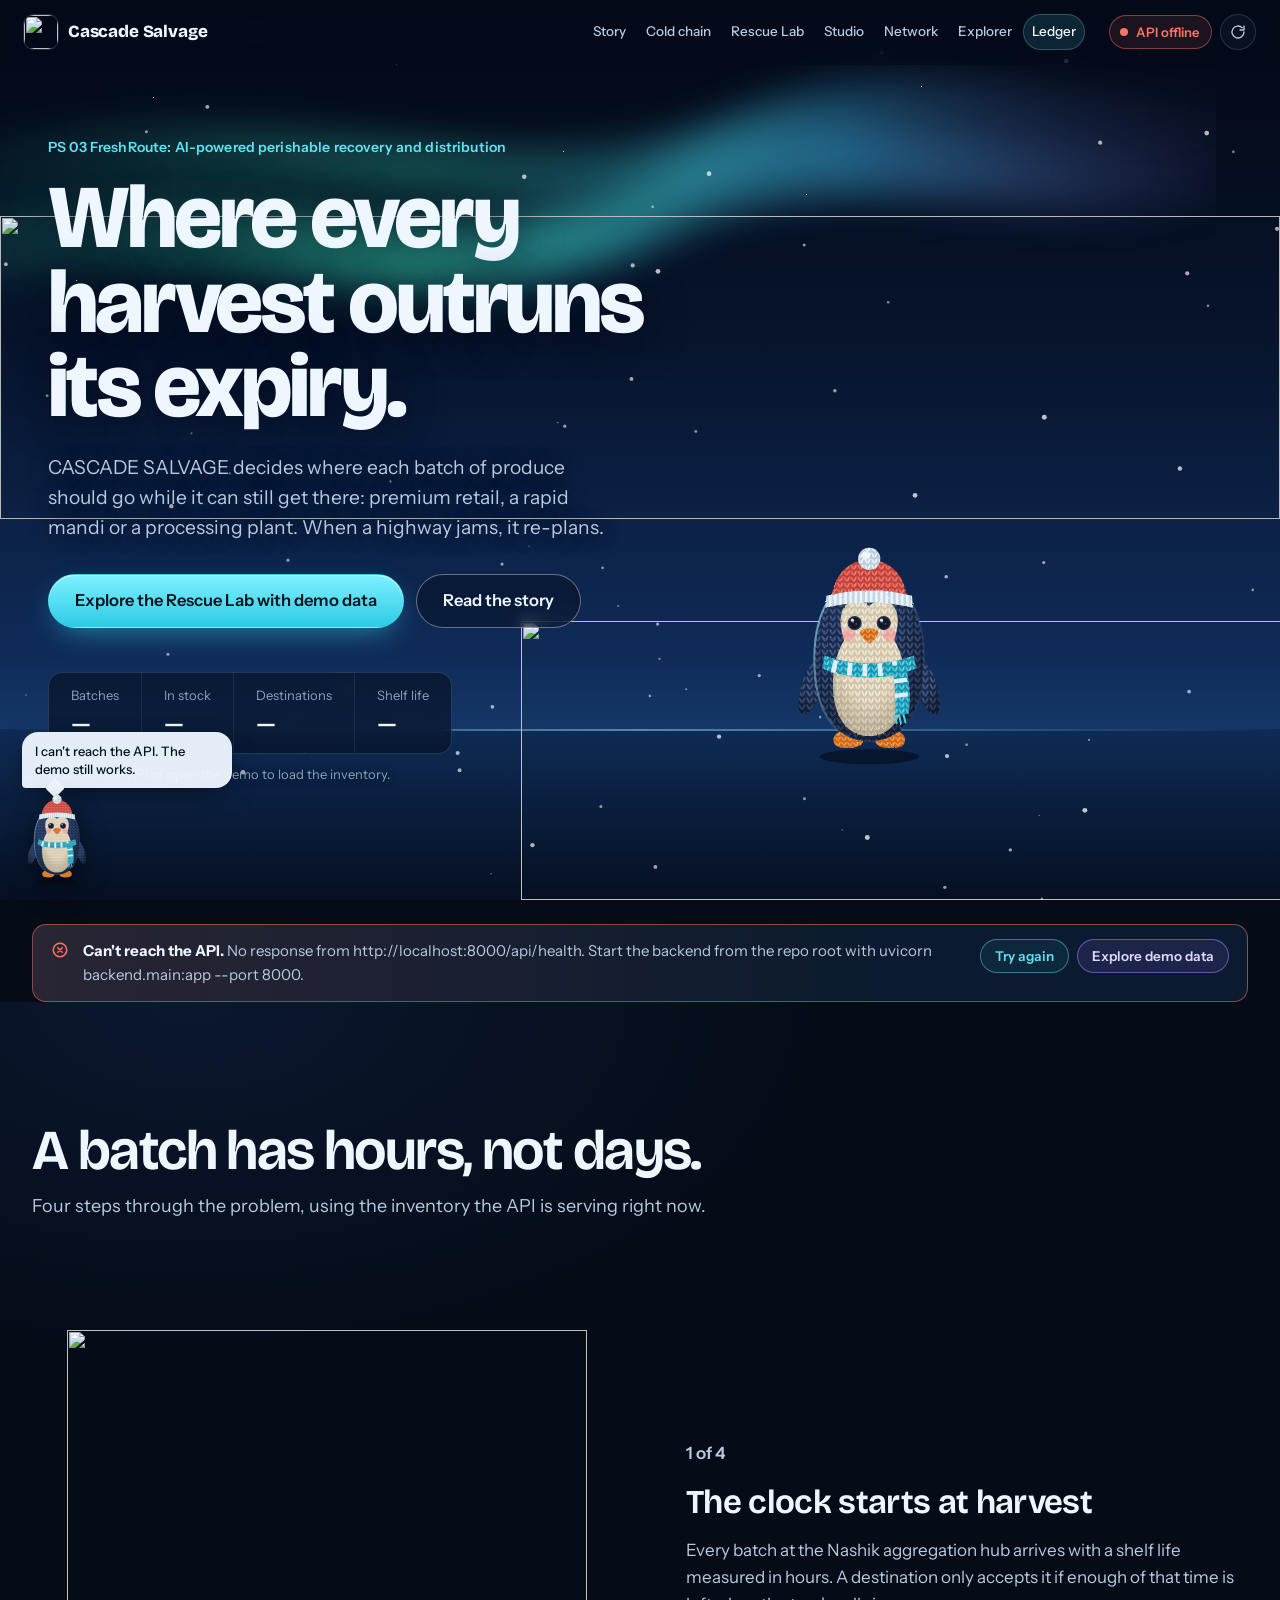
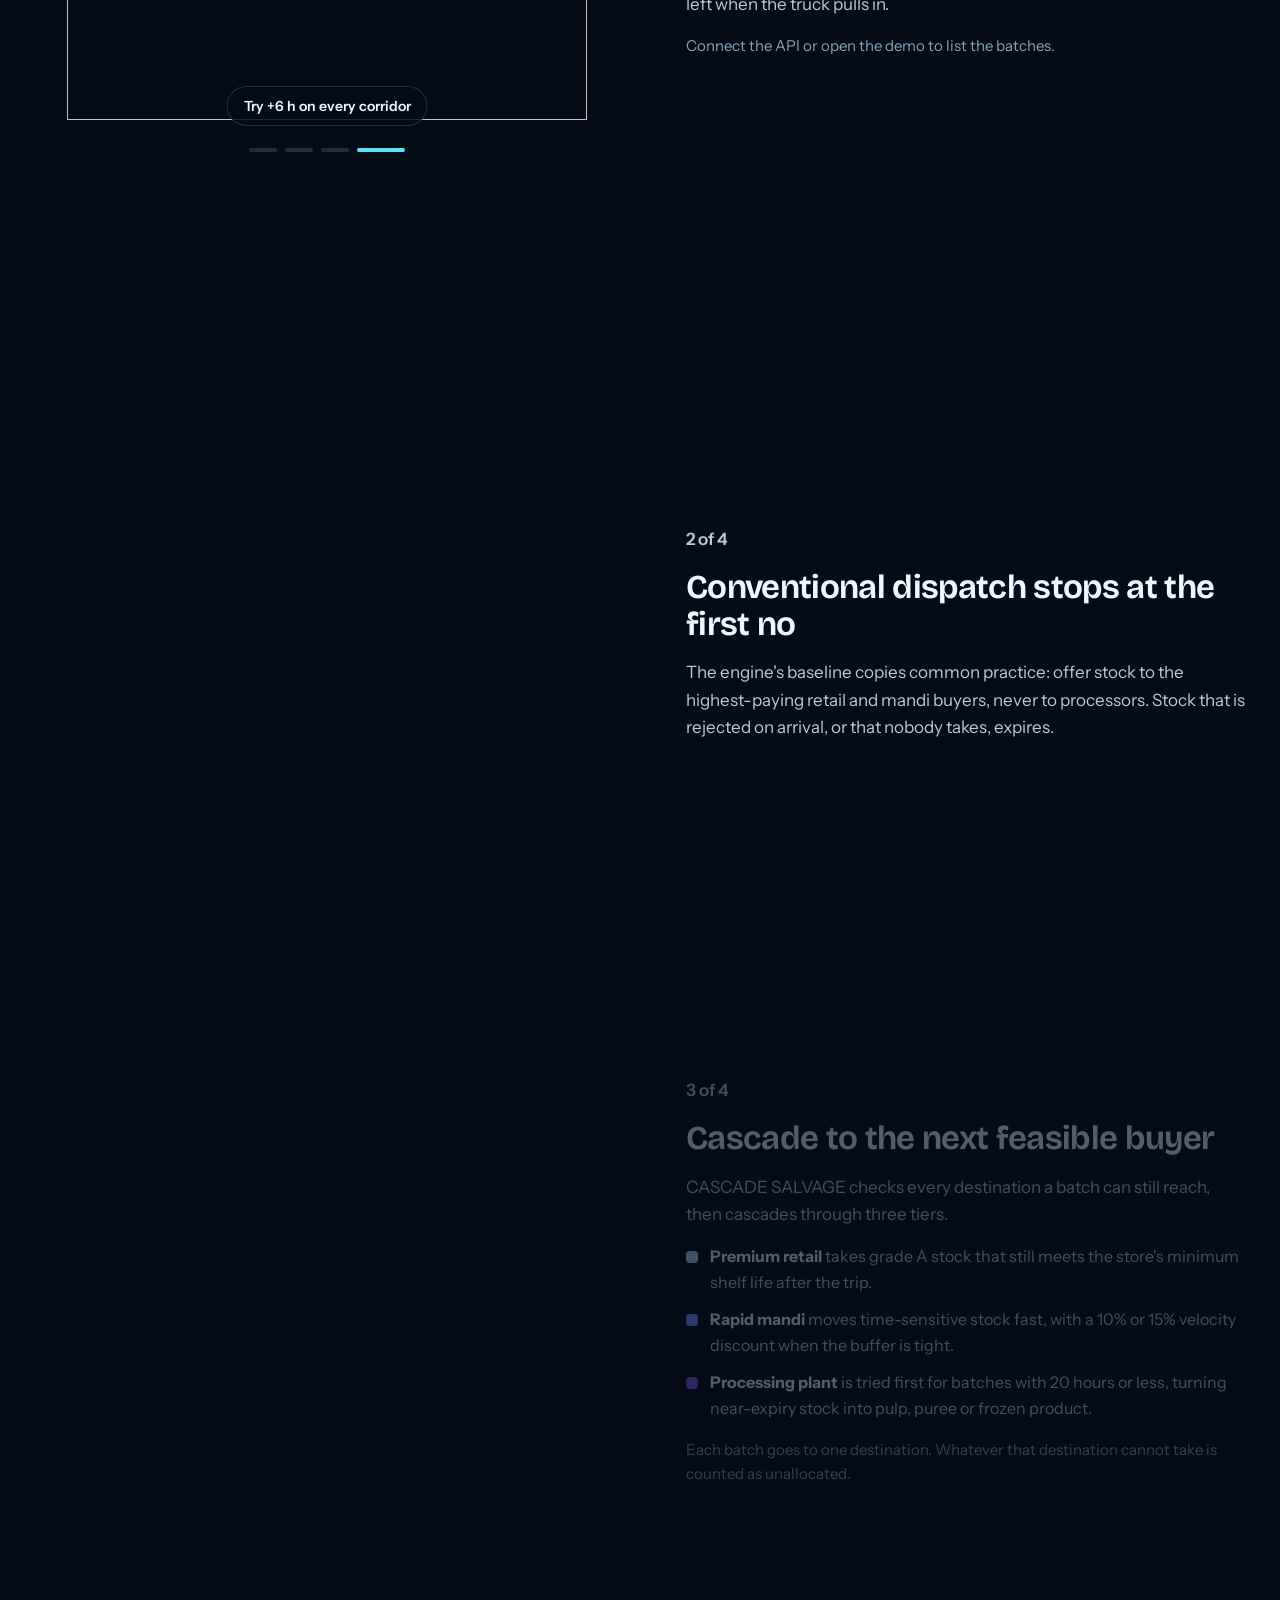
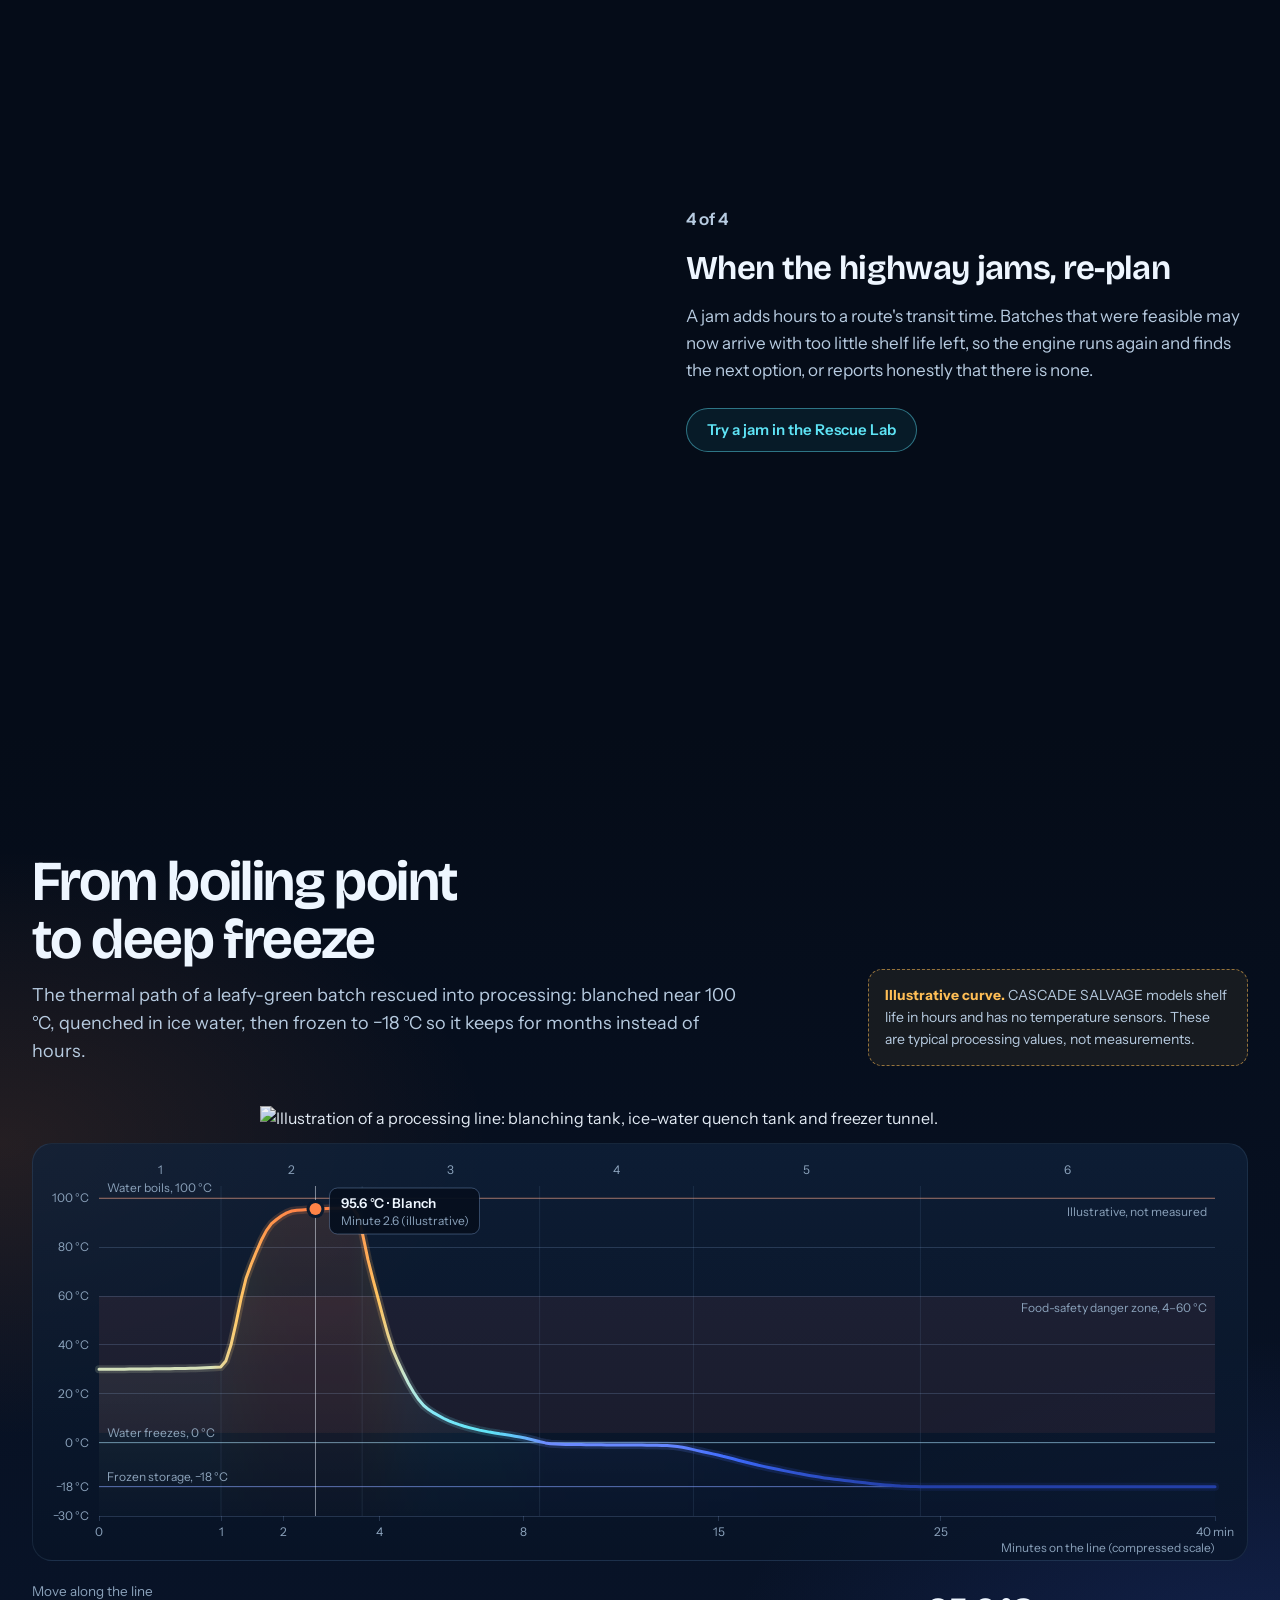
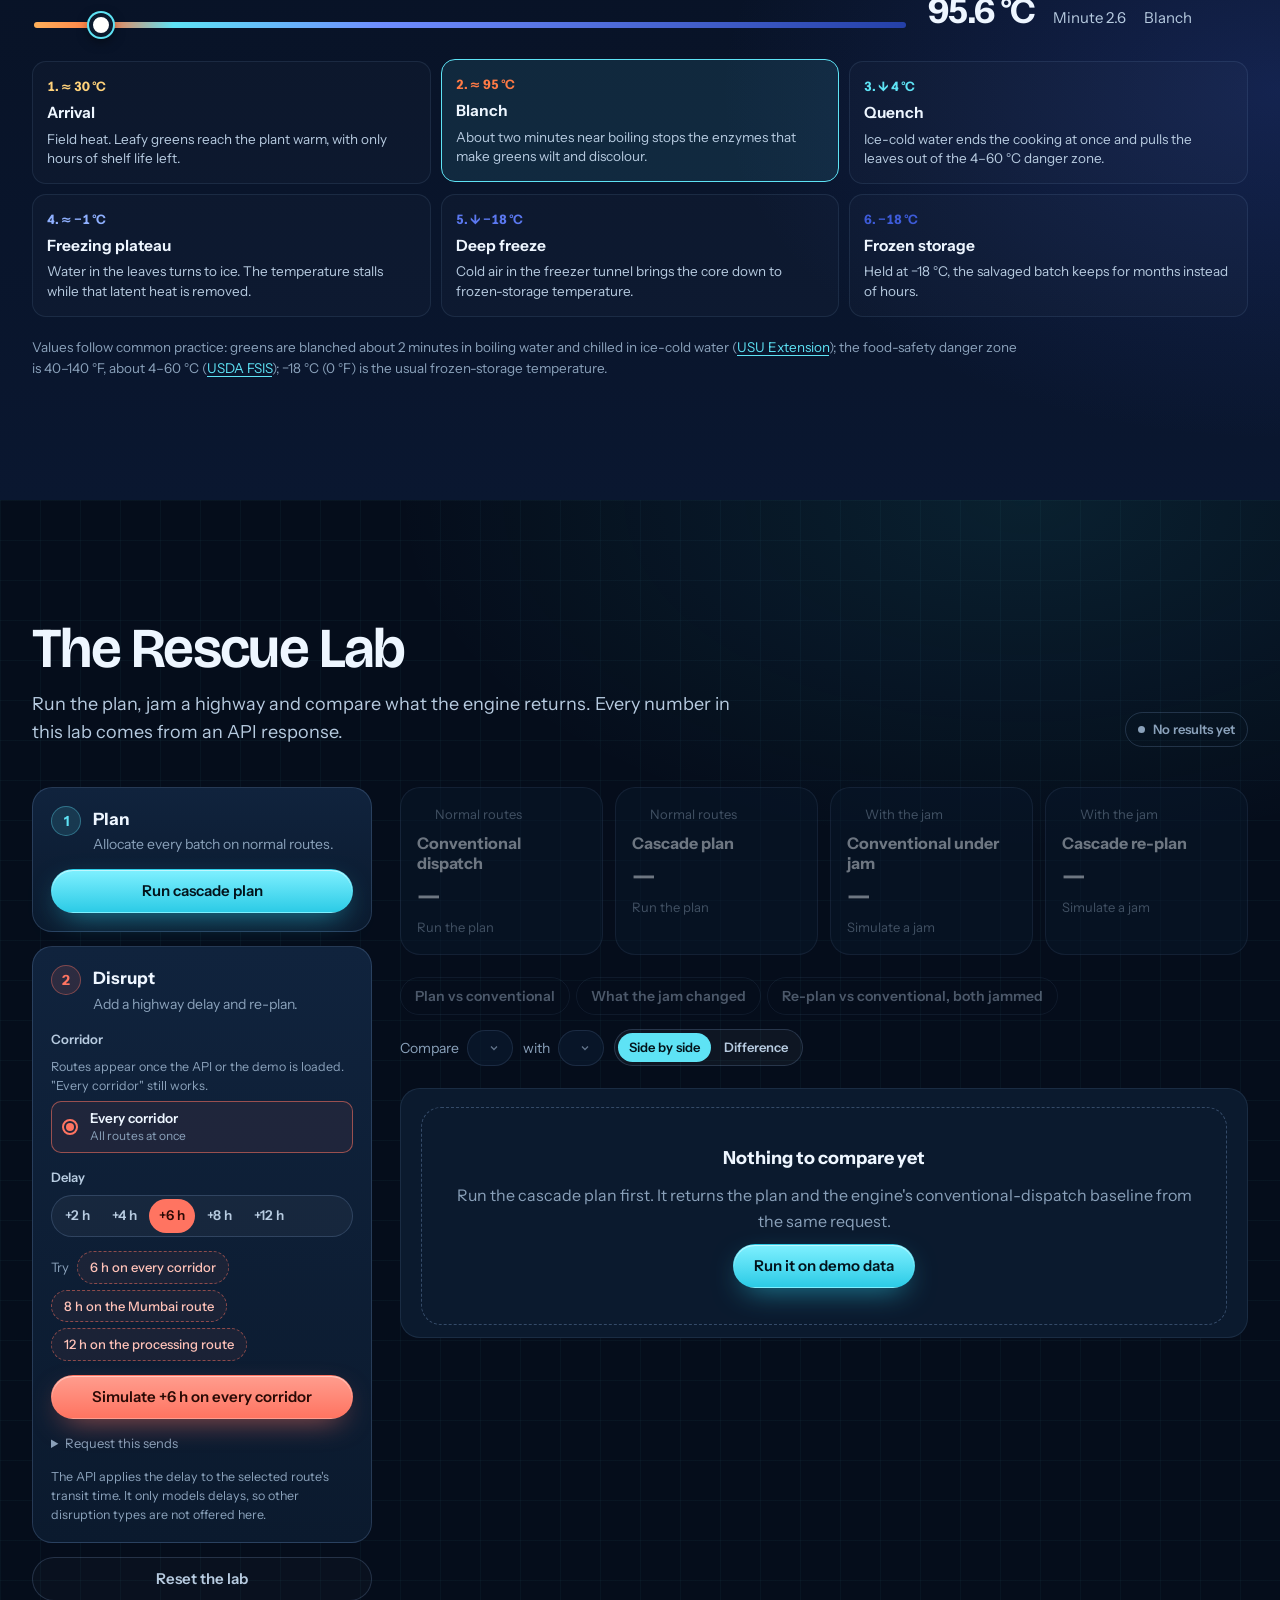
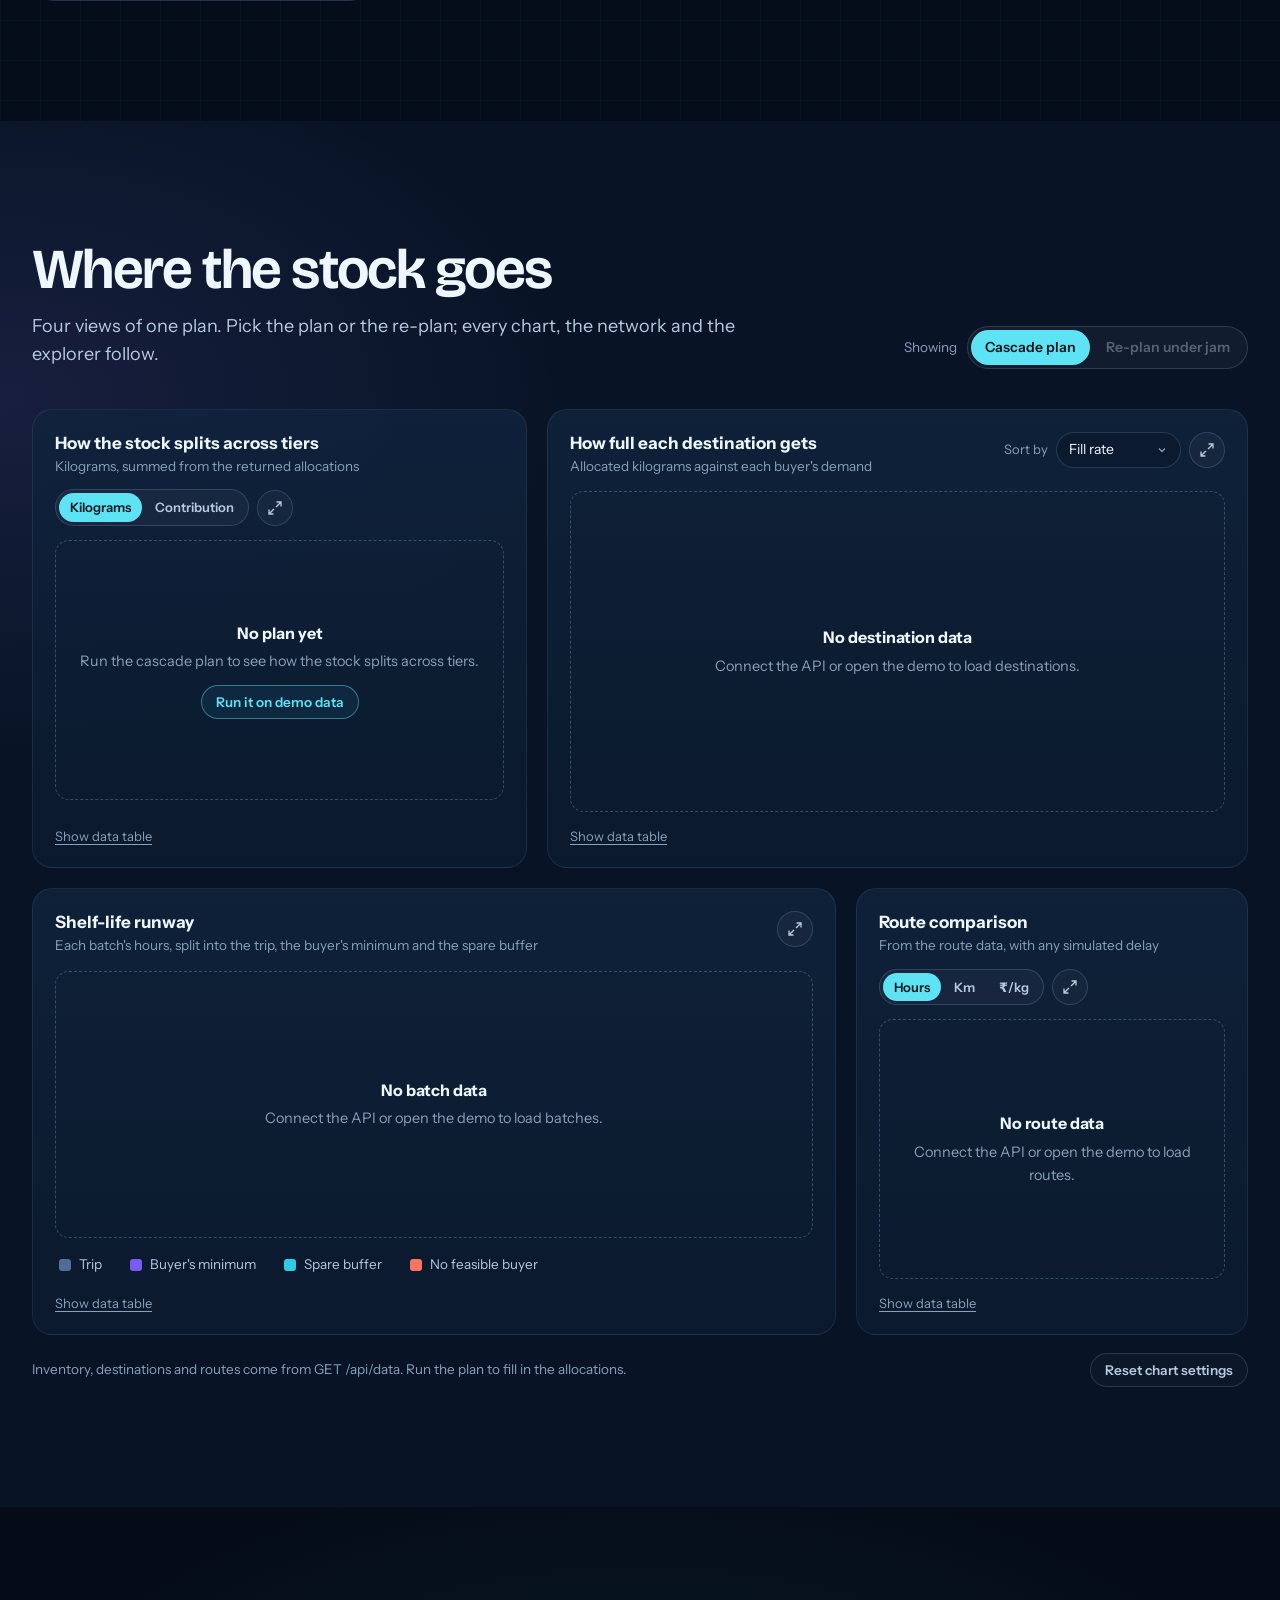
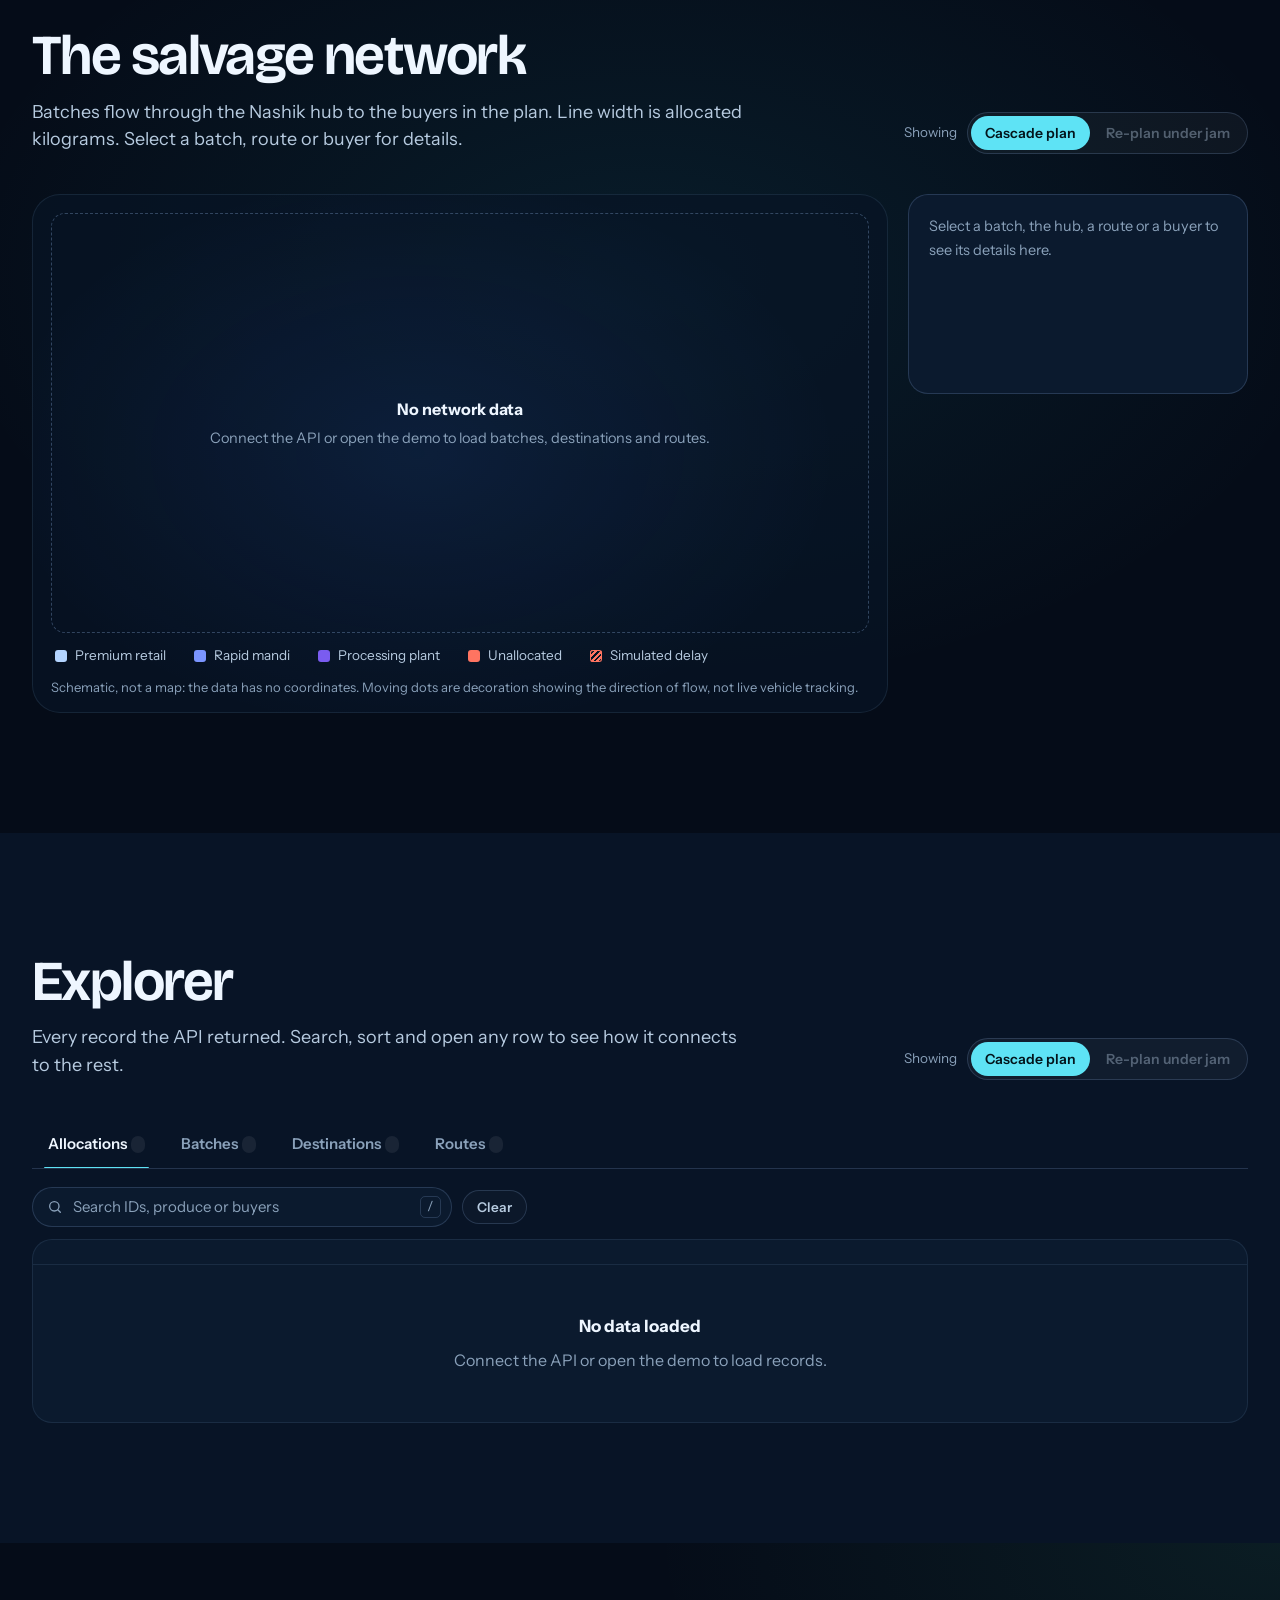
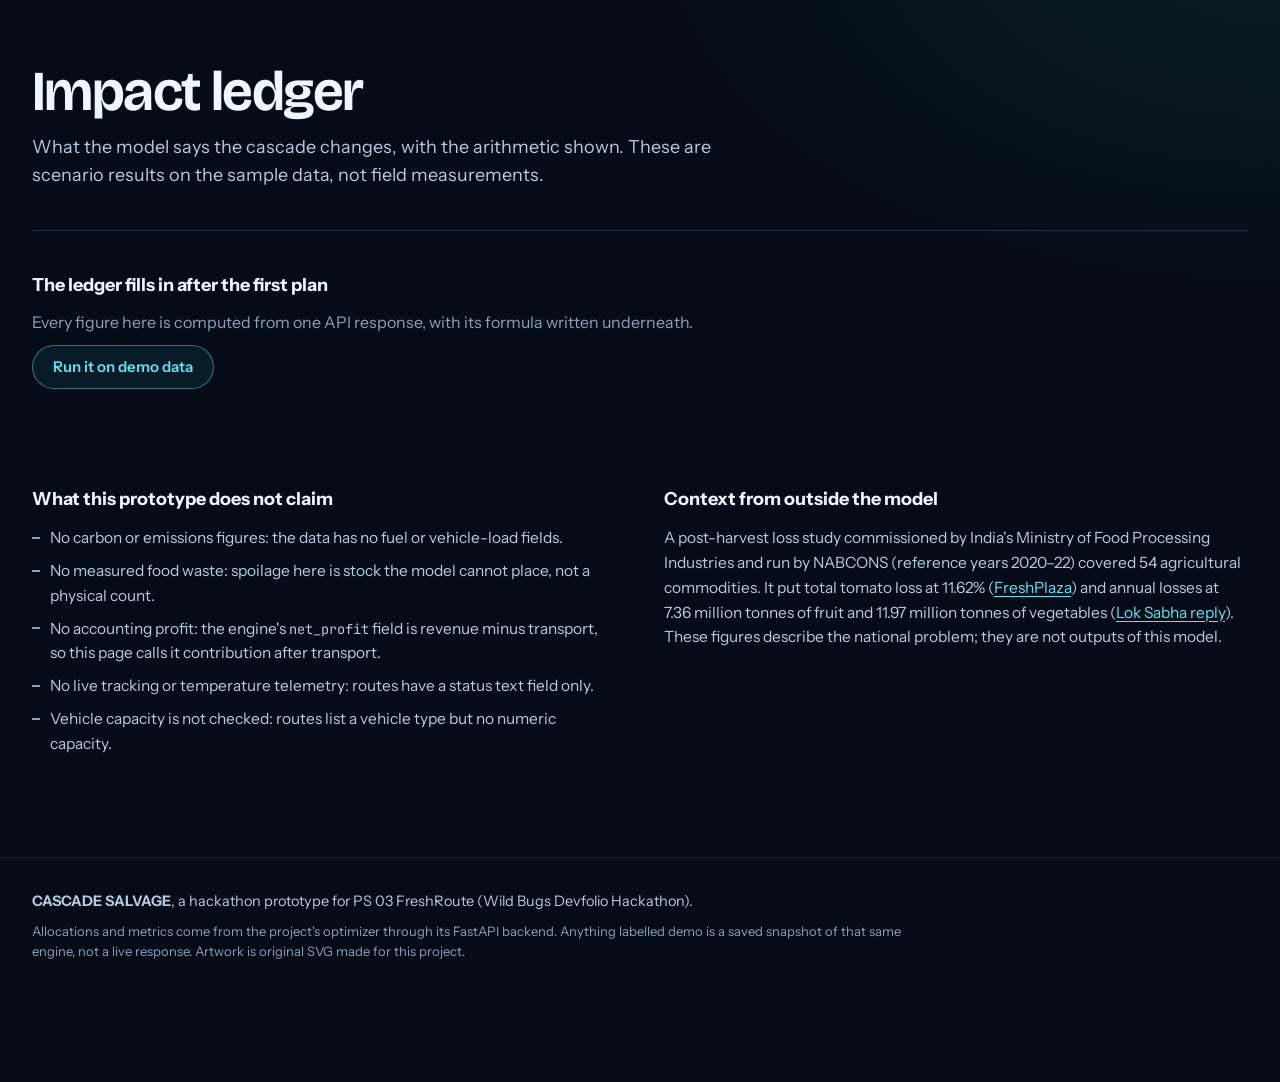
==== frontend_updated/index.html @ be6e834c "Add files via upload" ====
<!doctype html>
<html lang="en">
<head>
  <meta charset="utf-8" />
  <meta name="viewport" content="width=device-width, initial-scale=1" />
  <title>CASCADE SALVAGE: where every harvest outruns its expiry</title>
  <meta name="description" content="CASCADE SALVAGE sends each batch of perishable produce to the most valuable destination it can still reach in time, and re-plans when a highway jams." />
  <meta name="color-scheme" content="dark" />
  <meta name="theme-color" content="#050c18" />
  <link rel="icon" href="assets/favicon.svg" type="image/svg+xml" />

  <!-- Fonts are optional. Without network access styles.css falls back to system fonts. -->
  <link rel="preconnect" href="https://fonts.googleapis.com" />
  <link rel="preconnect" href="https://fonts.gstatic.com" crossorigin />
  <link rel="stylesheet" href="https://fonts.googleapis.com/css2?family=Bricolage+Grotesque:opsz,wght@12..96,500;12..96,650;12..96,800&family=Instrument+Sans:wght@400;500;600;700&family=JetBrains+Mono:wght@500;600&display=swap" />

  <link rel="stylesheet" href="styles.css" />
</head>

<body class="is-booting">
  <a class="skip-link" href="#lab">Skip to the Rescue Lab</a>

  <!-- Shared SVG definitions: knit stitches and yarn texture for the penguin. Kept rendered (not display:none) so patterns resolve. -->
  <svg class="svg-defs" aria-hidden="true" focusable="false" width="0" height="0">
    <defs>
      <pattern id="kNavy" width="9" height="8" patternUnits="userSpaceOnUse">
        <rect width="9" height="8" fill="#1a2747"/>
        <path d="M4.5 7.9C2.1 6.8.3 3.8.7.3c2.1 1.1 3.7 4 3.8 7.6Z" fill="#33507f"/>
        <path d="M4.5 7.9C6.9 6.8 8.7 3.8 8.3.3c-2.1 1.1-3.7 4-3.8 7.6Z" fill="#3c5a8d"/>
        <path d="M1.6 1.6c.9 1.4 1.7 2.9 2.2 4.6" stroke="#6a87bb" stroke-width=".6" fill="none" stroke-linecap="round"/>
      </pattern>
      <pattern id="kCream" width="9" height="8" patternUnits="userSpaceOnUse">
        <rect width="9" height="8" fill="#cfc3a8"/>
        <path d="M4.5 7.9C2.1 6.8.3 3.8.7.3c2.1 1.1 3.7 4 3.8 7.6Z" fill="#efe5cf"/>
        <path d="M4.5 7.9C6.9 6.8 8.7 3.8 8.3.3c-2.1 1.1-3.7 4-3.8 7.6Z" fill="#f8f0de"/>
        <path d="M1.6 1.6c.9 1.4 1.7 2.9 2.2 4.6" stroke="#fffaf0" stroke-width=".6" fill="none" stroke-linecap="round"/>
      </pattern>
      <pattern id="kOrange" width="7" height="6" patternUnits="userSpaceOnUse">
        <rect width="7" height="6" fill="#c9631a"/>
        <path d="M3.5 5.9C1.6 5 .2 2.9.5.2c1.7.9 2.9 3 3 5.7Z" fill="#ff9a3c"/>
        <path d="M3.5 5.9C5.4 5 6.8 2.9 6.5.2c-1.7.9-2.9 3-3 5.7Z" fill="#ffad55"/>
      </pattern>
      <pattern id="kCoral" width="8" height="7" patternUnits="userSpaceOnUse">
        <rect width="8" height="7" fill="#b8423b"/>
        <path d="M4 6.9C1.9 5.9.3 3.3.6.3c1.9 1 3.3 3.5 3.4 6.6Z" fill="#ff6f61"/>
        <path d="M4 6.9C6.1 5.9 7.7 3.3 7.4.3c-1.9 1-3.3 3.5-3.4 6.6Z" fill="#ff8476"/>
      </pattern>
      <pattern id="kCyan" width="8" height="7" patternUnits="userSpaceOnUse">
        <rect width="8" height="7" fill="#1d8ea8"/>
        <path d="M4 6.9C1.9 5.9.3 3.3.6.3c1.9 1 3.3 3.5 3.4 6.6Z" fill="#43d1ec"/>
        <path d="M4 6.9C6.1 5.9 7.7 3.3 7.4.3c-1.9 1-3.3 3.5-3.4 6.6Z" fill="#6ae0f4"/>
      </pattern>
      <pattern id="kWhite" width="8" height="7" patternUnits="userSpaceOnUse">
        <rect width="8" height="7" fill="#b9cddc"/>
        <path d="M4 6.9C1.9 5.9.3 3.3.6.3c1.9 1 3.3 3.5 3.4 6.6Z" fill="#eef6fb"/>
        <path d="M4 6.9C6.1 5.9 7.7 3.3 7.4.3c-1.9 1-3.3 3.5-3.4 6.6Z" fill="#ffffff"/>
      </pattern>
      <pattern id="kRib" width="6" height="10" patternUnits="userSpaceOnUse">
        <rect width="6" height="10" fill="#e9f3fa"/>
        <rect width="3" height="10" fill="#c3d6e4"/>
        <rect x="3.6" width=".8" height="10" fill="#ffffff" opacity=".8"/>
      </pattern>
      <radialGradient id="pgShade" cx=".42" cy=".32" r=".75">
        <stop offset=".45" stop-color="#000" stop-opacity="0"/>
        <stop offset="1" stop-color="#000" stop-opacity=".42"/>
      </radialGradient>
      <radialGradient id="pgBellyShade" cx=".5" cy=".35" r=".7">
        <stop offset=".55" stop-color="#3b2a10" stop-opacity="0"/>
        <stop offset="1" stop-color="#3b2a10" stop-opacity=".28"/>
      </radialGradient>
      <linearGradient id="pgRim" x1="0" y1="0" x2="1" y2="1">
        <stop offset="0" stop-color="#9fe3ff" stop-opacity=".75"/>
        <stop offset=".6" stop-color="#9fe3ff" stop-opacity=".12"/>
        <stop offset="1" stop-color="#9fe3ff" stop-opacity="0"/>
      </linearGradient>
      <filter id="yarn" x="-10%" y="-10%" width="120%" height="120%">
        <feTurbulence type="fractalNoise" baseFrequency=".85" numOctaves="1" seed="4" result="n"/>
        <feDisplacementMap in="SourceGraphic" in2="n" scale="2.6" xChannelSelector="R" yChannelSelector="G"/>
      </filter>
      <pattern id="hatch" width="6" height="6" patternUnits="userSpaceOnUse" patternTransform="rotate(45)">
        <rect width="6" height="6" fill="#7d8ca3" opacity=".35"/>
        <rect width="2.2" height="6" fill="#7d8ca3"/>
      </pattern>
      <pattern id="hatchCoral" width="6" height="6" patternUnits="userSpaceOnUse" patternTransform="rotate(135)">
        <rect width="6" height="6" fill="#ff7461" opacity=".3"/>
        <rect width="2.2" height="6" fill="#ff7461"/>
      </pattern>
    </defs>
  </svg>

  <!-- The knitted penguin. app.js clones this for the hero and the companion so each copy can react on its own. -->
  <template id="penguinTpl">
    <svg class="penguin" viewBox="0 0 220 260" aria-hidden="true" focusable="false">
      <ellipse class="pg-shadow" cx="110" cy="246" rx="58" ry="9" fill="#020611" opacity=".5"/>
      <g class="pg-rig">
        <g class="pg-feet" filter="url(#yarn)">
          <path d="M70 232c-6-10 4-18 18-17 9 1 15 6 15 12 0 6-8 9-18 9-6 0-12-1-15-4Z" fill="url(#kOrange)"/>
          <path d="M150 232c6-10-4-18-18-17-9 1-15 6-15 12 0 6 8 9 18 9 6 0 12-1 15-4Z" fill="url(#kOrange)"/>
        </g>
        <g class="pg-wing pg-wing-l" filter="url(#yarn)">
          <path d="M52 128c-16 14-26 40-24 62 1 8 8 9 13 3 9-11 17-31 21-52Z" fill="url(#kNavy)"/>
          <path d="M52 128c-16 14-26 40-24 62 1 8 8 9 13 3 9-11 17-31 21-52Z" fill="url(#pgShade)"/>
        </g>
        <g class="pg-wing pg-wing-r" filter="url(#yarn)">
          <path d="M168 128c16 14 26 40 24 62-1 8-8 9-13 3-9-11-17-31-21-52Z" fill="url(#kNavy)"/>
          <path d="M168 128c16 14 26 40 24 62-1 8-8 9-13 3-9-11-17-31-21-52Z" fill="url(#pgShade)"/>
        </g>
        <g class="pg-body" filter="url(#yarn)">
          <path d="M110 36c48 0 66 52 64 104-2 56-26 88-64 88s-62-32-64-88c-2-52 16-104 64-104Z" fill="url(#kNavy)"/>
          <path d="M110 36c48 0 66 52 64 104-2 56-26 88-64 88s-62-32-64-88c-2-52 16-104 64-104Z" fill="url(#pgShade)"/>
          <g transform="translate(110 0) scale(.86 1) translate(-110 0)">
            <path d="M110 70c12-10 34-8 38 10 3 12-2 22-4 30 10 14 16 34 15 56-1 34-20 56-49 56s-48-22-49-56c-1-22 5-42 15-56-2-8-7-18-4-30 4-18 26-20 38-10Z" fill="url(#kCream)"/>
            <path d="M110 70c12-10 34-8 38 10 3 12-2 22-4 30 10 14 16 34 15 56-1 34-20 56-49 56s-48-22-49-56c-1-22 5-42 15-56-2-8-7-18-4-30 4-18 26-20 38-10Z" fill="url(#pgBellyShade)"/>
          </g>
        </g>
        <path d="M110 36c48 0 66 52 64 104-2 56-26 88-64 88s-62-32-64-88c-2-52 16-104 64-104Z" fill="none" stroke="url(#pgRim)" stroke-width="2.4"/>
        <path transform="translate(110 0) scale(.86 1) translate(-110 0)" d="M110 74c11-8 29-6 33 8 2 10-2 19-4 27 10 14 15 33 14 55-1 31-18 51-43 51s-42-20-43-51c-1-22 4-41 14-55-2-8-6-17-4-27 4-14 22-16 33-8" fill="none" stroke="#fff6e4" stroke-width="1.1" stroke-dasharray="2.4 3.2" stroke-linecap="round" opacity=".55"/>
        <circle class="pg-cheek" cx="86" cy="104" r="7.5" fill="#ff7f8f" opacity=".5"/>
        <circle class="pg-cheek" cx="134" cy="104" r="7.5" fill="#ff7f8f" opacity=".5"/>
        <g class="pg-brows" opacity="0">
          <path d="M83 76 Q92 71 100 76" stroke="#141826" stroke-width="3" fill="none" stroke-linecap="round"/>
          <path d="M120 76 Q128 71 137 76" stroke="#141826" stroke-width="3" fill="none" stroke-linecap="round"/>
        </g>
        <g class="pg-eyes">
          <g class="pg-eye">
            <circle cx="93" cy="90" r="7.6" fill="#141826"/>
            <circle cx="93" cy="90" r="7.6" fill="none" stroke="#2d3550" stroke-width="1.4"/>
            <circle cx="91" cy="89" r="1.1" fill="#4a5578"/><circle cx="95" cy="91" r="1.1" fill="#4a5578"/>
            <circle cx="90.4" cy="86.6" r="1.9" fill="#fff" opacity=".85"/>
          </g>
          <g class="pg-eye">
            <circle cx="127" cy="90" r="7.6" fill="#141826"/>
            <circle cx="127" cy="90" r="7.6" fill="none" stroke="#2d3550" stroke-width="1.4"/>
            <circle cx="125" cy="89" r="1.1" fill="#4a5578"/><circle cx="129" cy="91" r="1.1" fill="#4a5578"/>
            <circle cx="124.4" cy="86.6" r="1.9" fill="#fff" opacity=".85"/>
          </g>
        </g>
        <g class="pg-beak-wrap" filter="url(#yarn)">
          <path class="pg-beak" d="M99 100c5-5 17-5 22 0 1 2-5 11-11 14-6-3-12-12-11-14Z" fill="url(#kOrange)"/>
        </g>
        <g class="pg-scarf" filter="url(#yarn)">
          <path d="M58 128c30 12 74 12 104 0l3 15c-32 14-78 14-110 0Z" fill="url(#kCyan)"/>
          <path d="M71 133.5l-3 14.6M88 136.4l-1.4 14.8M105 137.4v14.9M122 136.9l1.4 14.8M139 134.4l3 14.6" stroke="#eef6fb" stroke-width="5.5" opacity=".92"/>
          <g class="pg-scarf-tail">
            <path d="M136 140c4 18 6 38 4 58l16-2c3-20 1-40-4-58Z" fill="url(#kCyan)"/>
            <path d="M139 158l15-2M140 175l15-1.6" stroke="#eef6fb" stroke-width="5" opacity=".92"/>
            <path d="M140 198l2 9M145 197.5l2 9.5M150 197l2.4 9" stroke="#43d1ec" stroke-width="2.4" stroke-linecap="round"/>
          </g>
        </g>
        <g class="pg-hat">
          <g filter="url(#yarn)">
            <path d="M66 62c2-30 22-46 44-46s42 16 44 46Z" fill="url(#kCoral)"/>
            <path d="M60 58c32-8 68-8 100 0l1 14c-34-8-68-8-102 0Z" fill="url(#kRib)"/>
          </g>
          <g class="pg-pom" filter="url(#yarn)">
            <circle cx="110" cy="15" r="13" fill="url(#kWhite)"/>
            <circle cx="106" cy="11" r="5" fill="#fff" opacity=".7"/>
          </g>
        </g>
      </g>
    </svg>
  </template>

  <!-- =========================== TOP BAR =========================== -->
  <header class="topbar" id="topbar">
    <div class="topbar-inner">
      <a class="brand" href="#hero" aria-label="CASCADE SALVAGE, back to top">
        <img class="brand-mark" src="assets/favicon.svg" alt="" width="34" height="34" />
        <span class="brand-name">Cascade Salvage</span>
      </a>
      <nav class="nav" aria-label="Sections">
        <a href="#story" data-nav="story">Story</a>
        <a href="#coldchain" data-nav="coldchain">Cold chain</a>
        <a href="#lab" data-nav="lab">Rescue Lab</a>
        <a href="#studio" data-nav="studio">Studio</a>
        <a href="#network" data-nav="network">Network</a>
        <a href="#explorer" data-nav="explorer">Explorer</a>
        <a href="#ledger" data-nav="ledger">Ledger</a>
      </nav>
      <div class="mode" aria-label="Data source">
        <span id="modePill" class="mode-pill" data-mode="checking" role="status" aria-live="polite">
          <span class="mode-dot" aria-hidden="true"></span><span id="modeLabel">Checking the API…</span>
        </span>
        <button type="button" id="reconnectBtn" class="icon-btn" aria-label="Check the API connection again" title="Check the API connection again">
          <svg viewBox="0 0 24 24" width="16" height="16" fill="none" stroke="currentColor" stroke-width="2" stroke-linecap="round" stroke-linejoin="round" aria-hidden="true"><path d="M21 12a9 9 0 1 1-2.64-6.36"/><path d="M21 3v6h-6"/></svg>
        </button>
      </div>
    </div>
    <div class="progress" aria-hidden="true"><span id="scrollProgress"></span></div>
  </header>

  <main id="main">
    <!-- ============================ HERO ============================ -->
    <section id="hero" class="hero" aria-labelledby="heroTitle">
      <div class="hero-scene" aria-hidden="true">
        <div class="hero-stars"></div>
        <svg class="aurora" viewBox="0 0 1600 600" preserveAspectRatio="none">
          <defs>
            <linearGradient id="auroraA" x1="0" x2="1">
              <stop offset="0" stop-color="#2cf0c0" stop-opacity="0"/>
              <stop offset=".38" stop-color="#3ff2c8" stop-opacity=".55"/>
              <stop offset=".7" stop-color="#44c8ff" stop-opacity=".45"/>
              <stop offset="1" stop-color="#a07bff" stop-opacity="0"/>
            </linearGradient>
            <filter id="auroraBlur" x="-10%" y="-50%" width="120%" height="200%"><feGaussianBlur stdDeviation="22"/></filter>
          </defs>
          <path class="aurora-band aurora-1" d="M-50 260 C300 120 600 330 900 180 C1150 60 1400 200 1650 120 L1650 200 C1400 280 1150 140 900 260 C600 400 300 200 -50 340Z" fill="url(#auroraA)" filter="url(#auroraBlur)"/>
          <path class="aurora-band aurora-2" d="M-50 180 C400 60 700 240 1000 120 C1250 30 1450 140 1650 80 L1650 120 C1450 180 1250 80 1000 170 C700 280 400 120 -50 230Z" fill="url(#auroraA)" filter="url(#auroraBlur)" opacity=".6"/>
        </svg>
        <img class="hero-range" src="assets/arctic-range.svg" alt="" />
        <div class="hero-sea"></div>
        <div class="hero-floe">
          <img class="hero-floe-img" src="assets/ice-floe.svg" alt="" />
          <div id="heroPenguin" class="hero-penguin"></div>
          <img class="hero-crate" src="assets/produce-crate.svg" alt="" />
        </div>
        <canvas id="snow" class="snow"></canvas>
      </div>

      <div class="hero-copy">
        <p class="hero-kicker">PS 03 FreshRoute: AI-powered perishable recovery and distribution</p>
        <h1 id="heroTitle" class="hero-title">Where every harvest outruns its expiry.</h1>
        <p class="hero-lede">CASCADE SALVAGE decides where each batch of produce should go while it can still get there: premium retail, a rapid mandi or a processing plant. When a highway jams, it re-plans.</p>
        <div class="hero-ctas">
          <button type="button" id="heroRunBtn" class="btn btn-primary btn-lg">Run the plan in the Rescue Lab</button>
          <a class="btn btn-ghost btn-lg" href="#story">Read the story</a>
        </div>
        <dl id="heroFacts" class="hero-facts" aria-live="polite">
          <div><dt>Batches</dt><dd data-fact="batches">…</dd></div>
          <div><dt>In stock</dt><dd data-fact="stock">…</dd></div>
          <div><dt>Destinations</dt><dd data-fact="dests">…</dd></div>
          <div><dt>Shelf life</dt><dd data-fact="shelf">…</dd></div>
        </dl>
        <p id="heroFactsSource" class="hero-source"></p>
      </div>
    </section>

    <!-- Connection / data-source notice (filled by app.js) -->
    <div class="wrap"><div id="sourceBanner" class="notice" role="region" aria-label="Connection status" hidden></div></div>

    <!-- ============================ STORY ============================ -->
    <section id="story" class="story" aria-labelledby="storyTitle">
      <div class="wrap">
        <header class="section-head">
          <h2 id="storyTitle" class="display-2">A batch has hours, not days.</h2>
          <p class="section-lede">Four steps through the problem, using the inventory the API is serving right now.</p>
        </header>
        <div class="story-grid">
          <div class="story-visual" aria-hidden="true">
            <div class="story-stage">
              <img class="story-scene is-active" data-scene="0" src="assets/scene-hub.svg" alt="" />
              <img class="story-scene" data-scene="1" src="assets/scene-reject.svg" alt="" />
              <img class="story-scene" data-scene="2" src="assets/scene-cascade.svg" alt="" />
              <img class="story-scene" data-scene="3" src="assets/scene-jam.svg" alt="" />
              <div class="story-chip" id="storyChip"></div>
            </div>
            <ol class="story-dots">
              <li data-dot="0" class="is-active"></li><li data-dot="1"></li><li data-dot="2"></li><li data-dot="3"></li>
            </ol>
          </div>
          <div class="story-steps">
            <article class="chapter" data-step="0" aria-labelledby="ch0">
              <p class="chapter-num">1 of 4</p>
              <h3 id="ch0" class="chapter-title">The clock starts at harvest</h3>
              <p>Every batch at the Nashik aggregation hub arrives with a shelf life measured in hours. A destination only accepts it if enough of that time is left when the truck pulls in.</p>
              <ul id="storyBatches" class="story-batches" aria-label="Batches with the least shelf life"></ul>
            </article>
            <article class="chapter" data-step="1" aria-labelledby="ch1">
              <p class="chapter-num">2 of 4</p>
              <h3 id="ch1" class="chapter-title">Conventional dispatch stops at the first no</h3>
              <p>The engine's baseline copies common practice: offer stock to the highest-paying retail and mandi buyers, never to processors. Stock that is rejected on arrival, or that nobody takes, expires.</p>
              <p id="storyBaseline" class="chapter-data"></p>
            </article>
            <article class="chapter" data-step="2" aria-labelledby="ch2">
              <p class="chapter-num">3 of 4</p>
              <h3 id="ch2" class="chapter-title">Cascade to the next feasible buyer</h3>
              <p>CASCADE SALVAGE checks every destination a batch can still reach, then cascades through three tiers.</p>
              <ul class="rules">
                <li><span class="tier-key t1" aria-hidden="true"></span><span><strong>Premium retail</strong> takes grade A stock that still meets the store's minimum shelf life after the trip.</span></li>
                <li><span class="tier-key t2" aria-hidden="true"></span><span><strong>Rapid mandi</strong> moves time-sensitive stock fast, with a 10% or 15% velocity discount when the buffer is tight.</span></li>
                <li><span class="tier-key t3" aria-hidden="true"></span><span><strong>Processing plant</strong> is tried first for batches with 20 hours or less, turning near-expiry stock into pulp, puree or frozen product.</span></li>
              </ul>
              <p class="chapter-note">Each batch goes to one destination. Whatever that destination cannot take is counted as unallocated.</p>
            </article>
            <article class="chapter" data-step="3" aria-labelledby="ch3">
              <p class="chapter-num">4 of 4</p>
              <h3 id="ch3" class="chapter-title">When the highway jams, re-plan</h3>
              <p>A jam adds hours to a route's transit time. Batches that were feasible may now arrive with too little shelf life left, so the engine runs again and finds the next option, or reports honestly that there is none.</p>
              <a class="btn btn-secondary" href="#lab">Try a jam in the Rescue Lab</a>
            </article>
          </div>
        </div>
      </div>
    </section>

    <!-- ========================== COLD CHAIN ========================== -->
    <section id="coldchain" class="coldchain" aria-labelledby="coldTitle">
      <div class="wrap">
        <header class="section-head section-head-split">
          <div>
            <h2 id="coldTitle" class="display-2">From boiling point to deep freeze</h2>
            <p class="section-lede">The thermal path of a leafy-green batch rescued into processing: blanched near 100 °C, quenched in ice water, then frozen to −18 °C so it keeps for months instead of hours.</p>
          </div>
          <p class="badge-illustrative" role="note"><strong>Illustrative curve.</strong> CASCADE SALVAGE models shelf life in hours and has no temperature sensors. These are typical processing values, not measurements.</p>
        </header>

        <div class="thermo">
          <img class="thermo-art" src="assets/scene-processing.svg" alt="Illustration of a processing line: blanching tank, ice-water quench tank and freezer tunnel." />
          <figure class="thermo-figure">
            <div id="thermoChart" class="thermo-chart"></div>
            <figcaption class="sr-only">Illustrative product core temperature over time on a processing line, from about 30 °C on arrival, up to about 96 °C while blanching, down through the food-safety danger zone, a freezing plateau near −1 °C, and frozen storage at −18 °C.</figcaption>
          </figure>
          <div class="thermo-controls">
            <label class="scrub" for="thermoScrub">
              <span class="scrub-label">Move along the line</span>
              <input id="thermoScrub" type="range" min="0" max="40" step="0.1" value="2.6" aria-describedby="thermoReadout" />
            </label>
            <output id="thermoReadout" class="thermo-readout" for="thermoScrub" aria-live="polite"></output>
          </div>
          <ol id="thermoPhases" class="phases"></ol>
          <p class="sources">Values follow common practice: greens are blanched about 2 minutes in boiling water and chilled in ice-cold water (<a href="https://extension.usu.edu/nutrition/research/spinach.pdf" target="_blank" rel="noopener">USU Extension</a>); the food-safety danger zone is 40–140 °F, about 4–60 °C (<a href="https://www.fsis.usda.gov/news-events/news-press-releases/usda-urges-consumers-keep-clear-danger-zone-summer" target="_blank" rel="noopener">USDA FSIS</a>); −18 °C (0 °F) is the usual frozen-storage temperature.</p>
        </div>
      </div>
    </section>

    <!-- ========================== RESCUE LAB ========================== -->
    <section id="lab" class="lab" aria-labelledby="labTitle" tabindex="-1">
      <div class="wrap">
        <header class="section-head section-head-split">
          <div>
            <h2 id="labTitle" class="display-2">The Rescue Lab</h2>
            <p class="section-lede">Run the plan, jam a highway and compare what the engine returns. Every number in this lab comes from an API response.</p>
          </div>
          <span id="labSource" class="source-tag" data-source="none">No results yet</span>
        </header>

        <div class="lab-grid">
          <!-- Console -->
          <div class="console" aria-label="Lab controls">
            <div class="console-step" data-step-state="ready" id="stepPlan">
              <div class="console-step-head">
                <span class="step-num" aria-hidden="true">1</span>
                <div>
                  <h3 class="console-title">Plan</h3>
                  <p class="console-sub">Allocate every batch on normal routes.</p>
                </div>
              </div>
              <button type="button" id="runPlanBtn" class="btn btn-primary btn-block" data-busy="Running the cascade…">
                <span class="spinner" aria-hidden="true"></span><span class="btn-text">Run cascade plan</span>
              </button>
              <p id="planMeta" class="console-meta"></p>
            </div>

            <div class="console-step" id="stepJam">
              <div class="console-step-head">
                <span class="step-num" aria-hidden="true">2</span>
                <div>
                  <h3 class="console-title">Disrupt</h3>
                  <p class="console-sub">Add a highway delay and re-plan.</p>
                </div>
              </div>
              <fieldset class="field">
                <legend>Corridor</legend>
                <div id="corridorList" class="radio-list"></div>
              </fieldset>
              <fieldset class="field">
                <legend>Delay</legend>
                <div id="delayList" class="segmented" role="radiogroup" aria-label="Delay in hours"></div>
              </fieldset>
              <div class="presets" aria-label="Quick scenarios">
                <span class="presets-label">Try</span>
                <button type="button" class="chip-btn" data-preset="ALL|6">6 h on every corridor</button>
                <button type="button" class="chip-btn" data-preset="D1|8">8 h on the Mumbai route</button>
                <button type="button" class="chip-btn" data-preset="D4|12">12 h on the processing route</button>
              </div>
              <button type="button" id="runJamBtn" class="btn btn-jam btn-block" data-busy="Re-planning around the jam…">
                <span class="spinner" aria-hidden="true"></span><span class="btn-text" id="runJamLabel">Simulate jam</span>
              </button>
              <details class="request-peek">
                <summary>Request this sends</summary>
                <pre id="jamRequest" class="code"></pre>
              </details>
              <p class="console-note">The API applies the delay to the selected route's transit time. It only models delays, so other disruption types are not offered here.</p>
            </div>

            <button type="button" id="resetBtn" class="btn btn-ghost btn-block">Reset the lab</button>
          </div>

          <!-- Stage -->
          <div class="stage">
            <ol id="timeline" class="timeline" aria-label="Scenarios"></ol>

            <div class="compare-bar">
              <div class="compare-pairs" role="tablist" aria-label="Comparison" id="pairTabs"></div>
              <div class="compare-pick">
                <label>Compare <select id="pickA" aria-label="First scenario"></select></label>
                <label>with <select id="pickB" aria-label="Second scenario"></select></label>
                <div class="segmented segmented-sm" role="radiogroup" aria-label="Comparison view" id="compareView">
                  <label><input type="radio" name="cmpView" value="side" checked /><span>Side by side</span></label>
                  <label><input type="radio" name="cmpView" value="diff" /><span>Difference</span></label>
                </div>
              </div>
            </div>

            <div id="compareHeadline" class="compare-headline" aria-live="polite"></div>
            <div id="compareChart" class="compare-chart"></div>
            <div id="changes" class="changes"></div>
            <div id="integrity" class="integrity" hidden></div>
          </div>
        </div>
      </div>
    </section>

    <!-- ============================ STUDIO ============================ -->
    <section id="studio" class="studio" aria-labelledby="studioTitle">
      <div class="wrap">
        <header class="section-head section-head-split">
          <div>
            <h2 id="studioTitle" class="display-2">Where the stock goes</h2>
            <p class="section-lede">Four views of one plan. Pick the plan or the re-plan; every chart, the network and the explorer follow.</p>
          </div>
          <div class="lens" data-lens-group>
            <span class="lens-label">Showing</span>
            <div class="segmented" role="radiogroup" aria-label="Which plan to show">
              <label><input type="radio" name="lens-studio" value="plan" checked /><span>Cascade plan</span></label>
              <label><input type="radio" name="lens-studio" value="replan" disabled /><span>Re-plan under jam</span></label>
            </div>
          </div>
        </header>

        <div class="studio-grid">
          <article class="viz viz-donut" aria-labelledby="vizTierTitle" data-viz="tiers">
            <header class="viz-head">
              <div>
                <h3 id="vizTierTitle" class="viz-title">How the stock splits across tiers</h3>
                <p class="viz-sub" id="vizTierSub">Kilograms, summed from the returned allocations</p>
              </div>
              <div class="viz-tools">
                <div class="segmented segmented-sm" role="radiogroup" aria-label="Measure">
                  <label><input type="radio" name="tierMeasure" value="kg" checked /><span>Kilograms</span></label>
                  <label><input type="radio" name="tierMeasure" value="inr" /><span>Contribution</span></label>
                </div>
                <button type="button" class="icon-btn" data-expand="tiers" aria-label="Expand this chart"><svg viewBox="0 0 24 24" width="16" height="16" fill="none" stroke="currentColor" stroke-width="2" stroke-linecap="round"><path d="M15 3h6v6M9 21H3v-6M21 3l-7 7M3 21l7-7"/></svg></button>
              </div>
            </header>
            <div class="viz-body" id="vizTiers"></div>
            <ul class="legend" id="legendTiers" aria-label="Tiers. Select to hide or show."></ul>
            <button type="button" class="table-toggle" data-table="tiers" aria-expanded="false">Show data table</button>
            <div class="viz-table" id="tableTiers" hidden></div>
          </article>

          <article class="viz viz-dest" aria-labelledby="vizDestTitle" data-viz="dests">
            <header class="viz-head">
              <div>
                <h3 id="vizDestTitle" class="viz-title">How full each destination gets</h3>
                <p class="viz-sub">Allocated kilograms against each buyer's demand</p>
              </div>
              <div class="viz-tools">
                <label class="select-sm">Sort by
                  <select id="destSort">
                    <option value="fill">Fill rate</option>
                    <option value="kg">Allocated kg</option>
                    <option value="inr">Contribution</option>
                    <option value="demand">Demand</option>
                  </select>
                </label>
                <button type="button" class="icon-btn" data-expand="dests" aria-label="Expand this chart"><svg viewBox="0 0 24 24" width="16" height="16" fill="none" stroke="currentColor" stroke-width="2" stroke-linecap="round"><path d="M15 3h6v6M9 21H3v-6M21 3l-7 7M3 21l7-7"/></svg></button>
              </div>
            </header>
            <div class="viz-body" id="vizDests"></div>
            <button type="button" class="table-toggle" data-table="dests" aria-expanded="false">Show data table</button>
            <div class="viz-table" id="tableDests" hidden></div>
          </article>

          <article class="viz viz-runway" aria-labelledby="vizRunTitle" data-viz="runway">
            <header class="viz-head">
              <div>
                <h3 id="vizRunTitle" class="viz-title">Shelf-life runway</h3>
                <p class="viz-sub">Each batch's hours, split into the trip, the buyer's minimum and the spare buffer</p>
              </div>
              <div class="viz-tools">
                <button type="button" class="icon-btn" data-expand="runway" aria-label="Expand this chart"><svg viewBox="0 0 24 24" width="16" height="16" fill="none" stroke="currentColor" stroke-width="2" stroke-linecap="round"><path d="M15 3h6v6M9 21H3v-6M21 3l-7 7M3 21l7-7"/></svg></button>
              </div>
            </header>
            <div class="viz-body" id="vizRunway"></div>
            <ul class="legend legend-static" aria-label="Legend">
              <li><span class="swatch sw-trip"></span>Trip</li>
              <li><span class="swatch sw-min"></span>Buyer's minimum</li>
              <li><span class="swatch sw-buffer"></span>Spare buffer</li>
              <li><span class="swatch sw-lost"></span>No feasible buyer</li>
            </ul>
            <button type="button" class="table-toggle" data-table="runway" aria-expanded="false">Show data table</button>
            <div class="viz-table" id="tableRunway" hidden></div>
          </article>

          <article class="viz viz-routes" aria-labelledby="vizRouteTitle" data-viz="routes">
            <header class="viz-head">
              <div>
                <h3 id="vizRouteTitle" class="viz-title">Route comparison</h3>
                <p class="viz-sub" id="vizRouteSub">From the route data, with any simulated delay</p>
              </div>
              <div class="viz-tools">
                <div class="segmented segmented-sm" role="radiogroup" aria-label="Route measure">
                  <label><input type="radio" name="routeMeasure" value="hrs" checked /><span>Hours</span></label>
                  <label><input type="radio" name="routeMeasure" value="km" /><span>Km</span></label>
                  <label><input type="radio" name="routeMeasure" value="cost" /><span>₹/kg</span></label>
                </div>
                <button type="button" class="icon-btn" data-expand="routes" aria-label="Expand this chart"><svg viewBox="0 0 24 24" width="16" height="16" fill="none" stroke="currentColor" stroke-width="2" stroke-linecap="round"><path d="M15 3h6v6M9 21H3v-6M21 3l-7 7M3 21l7-7"/></svg></button>
              </div>
            </header>
            <div class="viz-body" id="vizRoutes"></div>
            <button type="button" class="table-toggle" data-table="routes" aria-expanded="false">Show data table</button>
            <div class="viz-table" id="tableRoutes" hidden></div>
          </article>
        </div>
        <div class="studio-foot">
          <p id="studioSource" class="source-note"></p>
          <button type="button" id="studioReset" class="btn btn-ghost btn-sm">Reset chart settings</button>
        </div>
      </div>
    </section>

    <!-- ============================ NETWORK ============================ -->
    <section id="network" class="network" aria-labelledby="netTitle">
      <div class="wrap">
        <header class="section-head section-head-split">
          <div>
            <h2 id="netTitle" class="display-2">The salvage network</h2>
            <p class="section-lede">Batches flow through the Nashik hub to the buyers in the plan. Line width is allocated kilograms. Select a batch, route or buyer for details.</p>
          </div>
          <div class="lens" data-lens-group>
            <span class="lens-label">Showing</span>
            <div class="segmented" role="radiogroup" aria-label="Which plan to show">
              <label><input type="radio" name="lens-network" value="plan" checked /><span>Cascade plan</span></label>
              <label><input type="radio" name="lens-network" value="replan" disabled /><span>Re-plan under jam</span></label>
            </div>
          </div>
        </header>
        <div class="net-grid">
          <div class="net-canvas">
            <div id="netChart" class="net-chart"></div>
            <ul class="legend legend-static net-legend">
              <li><span class="swatch sw-t1"></span>Premium retail</li>
              <li><span class="swatch sw-t2"></span>Rapid mandi</li>
              <li><span class="swatch sw-t3"></span>Processing plant</li>
              <li><span class="swatch sw-lost"></span>Unallocated</li>
              <li><span class="swatch sw-jam"></span>Simulated delay</li>
            </ul>
            <p class="net-note">Schematic, not a map: the data has no coordinates. Moving dots are decoration showing the direction of flow, not live vehicle tracking.</p>
          </div>
          <aside id="netDetail" class="net-detail" aria-live="polite">
            <p class="net-detail-empty">Select a node or a route.</p>
          </aside>
        </div>
      </div>
    </section>

    <!-- ============================ EXPLORER ============================ -->
    <section id="explorer" class="explorer" aria-labelledby="exTitle">
      <div class="wrap">
        <header class="section-head section-head-split">
          <div>
            <h2 id="exTitle" class="display-2">Explorer</h2>
            <p class="section-lede">Every record the API returned. Search, sort and open any row to see how it connects to the rest.</p>
          </div>
          <div class="lens" data-lens-group>
            <span class="lens-label">Showing</span>
            <div class="segmented" role="radiogroup" aria-label="Which plan to show">
              <label><input type="radio" name="lens-explorer" value="plan" checked /><span>Cascade plan</span></label>
              <label><input type="radio" name="lens-explorer" value="replan" disabled /><span>Re-plan under jam</span></label>
            </div>
          </div>
        </header>

        <div class="ex-tabs" role="tablist" aria-label="Record type" id="exTabs">
          <button type="button" role="tab" id="tab-alloc" aria-controls="exPanel" aria-selected="true" data-tab="alloc">Allocations <span class="tab-count" data-count="alloc"></span></button>
          <button type="button" role="tab" id="tab-batch" aria-controls="exPanel" aria-selected="false" tabindex="-1" data-tab="batch">Batches <span class="tab-count" data-count="batch"></span></button>
          <button type="button" role="tab" id="tab-dest" aria-controls="exPanel" aria-selected="false" tabindex="-1" data-tab="dest">Destinations <span class="tab-count" data-count="dest"></span></button>
          <button type="button" role="tab" id="tab-route" aria-controls="exPanel" aria-selected="false" tabindex="-1" data-tab="route">Routes <span class="tab-count" data-count="route"></span></button>
        </div>
        <div class="ex-tools">
          <label class="search">
            <svg viewBox="0 0 24 24" width="16" height="16" fill="none" stroke="currentColor" stroke-width="2" stroke-linecap="round" aria-hidden="true"><circle cx="11" cy="11" r="7"/><path d="m20 20-3.5-3.5"/></svg>
            <span class="sr-only">Search</span>
            <input id="exSearch" type="search" placeholder="Search IDs, produce or buyers" autocomplete="off" spellcheck="false" />
            <kbd aria-hidden="true">/</kbd>
          </label>
          <label class="select-sm"><span class="sr-only">Tier</span><select id="exTier"><option value="">All tiers</option></select></label>
          <label class="select-sm"><span class="sr-only">Status</span><select id="exStatus"><option value="">All statuses</option></select></label>
          <button type="button" id="exClear" class="btn btn-ghost btn-sm">Clear</button>
        </div>
        <div id="exPanel" class="ex-panel" role="tabpanel" aria-labelledby="tab-alloc">
          <p id="exCount" class="ex-count" aria-live="polite"></p>
          <div class="table-wrap" tabindex="0" role="region" aria-label="Records table">
            <table class="data-table" id="exTable"><thead></thead><tbody></tbody></table>
          </div>
          <div id="exEmpty" class="empty-state" hidden></div>
        </div>
      </div>
    </section>

    <!-- ============================ LEDGER ============================ -->
    <section id="ledger" class="ledger" aria-labelledby="ledgerTitle">
      <div class="wrap">
        <header class="section-head">
          <h2 id="ledgerTitle" class="display-2">Impact ledger</h2>
          <p class="section-lede">What the model says the cascade changes, with the arithmetic shown. These are scenario results on the sample data, not field measurements.</p>
        </header>
        <div id="ledgerBody" class="ledger-body"></div>
        <div class="ledger-honesty">
          <div>
            <h3 class="ledger-h">What this prototype does not claim</h3>
            <ul class="plain-list">
              <li>No carbon or emissions figures: the data has no fuel or vehicle-load fields.</li>
              <li>No measured food waste: spoilage here is stock the model cannot place, not a physical count.</li>
              <li>No accounting profit: the engine's <code>net_profit</code> field is revenue minus transport, so this page calls it contribution after transport.</li>
              <li>No live tracking or temperature telemetry: routes have a status text field only.</li>
              <li>Vehicle capacity is not checked: routes list a vehicle type but no numeric capacity.</li>
            </ul>
          </div>
          <div>
            <h3 class="ledger-h">Context from outside the model</h3>
            <p>A post-harvest loss study commissioned by India's Ministry of Food Processing Industries and run by NABCONS (reference years 2020–22) covered 54 agricultural commodities. It put total tomato loss at 11.62% (<a href="https://www.freshplaza.com/asia/article/9756104/india-reports-high-guava-and-tomato-losses/" target="_blank" rel="noopener">FreshPlaza</a>) and annual losses at 7.36 million tonnes of fruit and 11.97 million tonnes of vegetables (<a href="https://eparlib.sansad.in/bitstream/123456789/3017416/1/AU1976_37fxUw.pdf" target="_blank" rel="noopener">Lok Sabha reply</a>). These figures describe the national problem; they are not outputs of this model.</p>
          </div>
        </div>
      </div>
    </section>
  </main>

  <footer class="footer">
    <div class="wrap footer-inner">
      <p><strong>CASCADE SALVAGE</strong>, a hackathon prototype for PS 03 FreshRoute (Wild Bugs Devfolio Hackathon).</p>
      <p class="fine">Allocations and metrics come from the project's optimizer through its FastAPI backend. Anything labelled demo is a saved snapshot of that same engine, not a live response. Artwork is original SVG made for this project.</p>
    </div>
  </footer>

  <!-- ============================ OVERLAYS ============================ -->
  <div id="buddy" class="buddy" aria-hidden="true">
    <div id="buddyBubble" class="buddy-bubble" hidden></div>
    <div id="buddyPenguin" class="buddy-penguin"></div>
  </div>
  <button type="button" id="buddyToggle" class="buddy-toggle" aria-pressed="true" title="Hide the penguin" aria-label="Hide the penguin">×</button>

  <div id="drawerBackdrop" class="backdrop" hidden></div>
  <aside id="drawer" class="drawer" role="dialog" aria-modal="true" aria-labelledby="drawerTitle" hidden>
    <div class="drawer-grip" aria-hidden="true"></div>
    <header class="drawer-head">
      <div>
        <p id="drawerKind" class="drawer-kind"></p>
        <h2 id="drawerTitle" class="drawer-title"></h2>
        <p id="drawerSub" class="drawer-sub"></p>
      </div>
      <button type="button" id="drawerClose" class="icon-btn" aria-label="Close details">
        <svg viewBox="0 0 24 24" width="18" height="18" fill="none" stroke="currentColor" stroke-width="2" stroke-linecap="round" aria-hidden="true"><path d="M18 6 6 18M6 6l12 12"/></svg>
      </button>
    </header>
    <div id="drawerBody" class="drawer-body"></div>
  </aside>

  <div id="modal" class="modal" role="dialog" aria-modal="true" aria-labelledby="modalTitle" hidden>
    <div class="modal-card">
      <header class="modal-head">
        <h2 id="modalTitle" class="modal-title"></h2>
        <button type="button" id="modalClose" class="icon-btn" aria-label="Close expanded chart">
          <svg viewBox="0 0 24 24" width="18" height="18" fill="none" stroke="currentColor" stroke-width="2" stroke-linecap="round" aria-hidden="true"><path d="M18 6 6 18M6 6l12 12"/></svg>
        </button>
      </header>
      <div id="modalBody" class="modal-body"></div>
    </div>
  </div>

  <div id="tooltip" class="tooltip" role="tooltip" hidden></div>
  <div id="toasts" class="toasts" aria-live="polite"></div>

  <!-- Demo snapshots load first (only used in demo mode), then the app. No other scripts or CDNs. -->
  <script src="demo-snapshots.js"></script>
  <script src="app.js"></script>
</body>
</html>
---- frontend_updated/styles.css ----
/* =====================================================================
   CASCADE SALVAGE: styles.css
   Arctic night design system: midnight navy surfaces, glacial cyan for
   the cascade, coral for disruption and loss, a cool ice-to-violet ramp
   for the three tiers. No framework; system fonts if Google Fonts fail.
   ===================================================================== */

/* ---------- 1. Tokens ---------- */
:root {
  --bg: #050c18;
  --bg-2: #081426;
  --surface: #0b1a2e;
  --surface-2: #10233d;
  --surface-3: #163052;
  --line: rgba(160, 200, 255, 0.10);
  --line-2: rgba(160, 200, 255, 0.18);
  --line-3: rgba(160, 200, 255, 0.28);

  --text: #eef6ff;
  --text-2: #b7cbe0;
  --text-3: #8aa1ba;

  --cyan: #2ccbe6;
  --cyan-glow: #5ee3f5;
  --blue: #3d7bff;
  --violet: #8a6cf0;
  --coral: #ff7461;
  --amber: #ffbe55;
  --mint: #4fe0a8;

  /* Tiers: one cool ramp, light to deep (validated: monotone, single hue) */
  --t1: #b3d4ff;
  --t2: #7b95ff;
  --t3: #7a5cf0;
  --lost: #ff7461;

  /* Scenarios: baseline is deliberately grey; disruption is coral; cascade results are cyan and mint */
  --sc-conv: #7d8ca3;
  --sc-plan: #2ccbe6;
  --sc-jam: #ff7461;
  --sc-replan: #4fe0a8;

  --good: #4fe0a8;
  --bad: #ff7461;
  --warn: #ffbe55;

  --font-display: "Bricolage Grotesque", "Instrument Sans", ui-sans-serif, system-ui, -apple-system, "Segoe UI", Roboto, sans-serif;
  --font-ui: "Instrument Sans", ui-sans-serif, system-ui, -apple-system, "Segoe UI", Roboto, "Helvetica Neue", Arial, sans-serif;
  --font-mono: "JetBrains Mono", ui-monospace, SFMono-Regular, Menlo, Consolas, monospace;

  --r-xs: 6px;
  --r-sm: 10px;
  --r-md: 14px;
  --r-lg: 20px;
  --r-xl: 28px;

  --ease: cubic-bezier(0.22, 1, 0.36, 1);
  --ease-spring: cubic-bezier(0.34, 1.56, 0.64, 1);
  --t-fast: 160ms;
  --t-med: 320ms;
  --t-slow: 700ms;

  --header-h: 64px;
  --wrap: 1280px;
}

/* ---------- 2. Base ---------- */
*, *::before, *::after { box-sizing: border-box; }
html { scroll-behavior: smooth; scroll-padding-top: calc(var(--header-h) + 12px); -webkit-text-size-adjust: 100%; }
body {
  margin: 0; min-height: 100vh;
  background: var(--bg); color: var(--text);
  font-family: var(--font-ui); font-size: 16px; line-height: 1.6;
  -webkit-font-smoothing: antialiased; -moz-osx-font-smoothing: grayscale;
  overflow-x: hidden;
}
body.has-overlay { overflow: hidden; }
h1, h2, h3, h4, p, figure, dl, dd { margin: 0; }
ul, ol { margin: 0; padding: 0; list-style: none; }
a { color: var(--cyan-glow); text-underline-offset: 3px; }
a:hover { color: #9cf1ff; }
button, input, select { font: inherit; color: inherit; }
button { cursor: pointer; }
img, svg { display: block; max-width: 100%; }
code, kbd, pre { font-family: var(--font-mono); font-size: 0.88em; }
code { color: var(--text-2); }
[hidden] { display: none !important; }
.sr-only { position: absolute !important; width: 1px; height: 1px; padding: 0; margin: -1px; overflow: hidden; clip: rect(0, 0, 0, 0); white-space: nowrap; border: 0; }
:focus-visible { outline: 2px solid var(--cyan-glow); outline-offset: 3px; border-radius: 6px; }
::selection { background: rgba(94, 227, 245, 0.3); }
.svg-defs { position: absolute; width: 0; height: 0; overflow: hidden; }
.mono, .id { font-family: var(--font-mono); font-size: 0.86em; letter-spacing: -0.01em; }
.num { font-variant-numeric: tabular-nums; }

.skip-link { position: absolute; left: 16px; top: -80px; z-index: 200; padding: 10px 16px; background: var(--cyan); color: #03121a; font-weight: 700; border-radius: var(--r-sm); text-decoration: none; }
.skip-link:focus { top: 12px; }

.wrap { width: 100%; max-width: var(--wrap); margin: 0 auto; padding: 0 32px; }

/* ---------- 3. Type ---------- */
.display-1, .hero-title {
  font-family: var(--font-display); font-weight: 800;
  font-size: clamp(46px, 7vw, 104px); line-height: 0.94; letter-spacing: -0.035em;
  font-variation-settings: "opsz" 96;
}
.display-2 {
  font-family: var(--font-display); font-weight: 650;
  font-size: clamp(32px, 4.4vw, 60px); line-height: 1.02; letter-spacing: -0.028em;
  font-variation-settings: "opsz" 72; text-wrap: balance;
}
.section-head { margin-bottom: 40px; max-width: 760px; }
.section-head-split { max-width: none; display: flex; justify-content: space-between; align-items: flex-end; gap: 32px; flex-wrap: wrap; }
.section-head-split > div:first-child { max-width: 720px; }
.section-lede { margin-top: 14px; font-size: 18px; line-height: 1.55; color: var(--text-2); max-width: 62ch; }

/* ---------- 4. Top bar ---------- */
.topbar {
  position: fixed; top: 0; left: 0; right: 0; z-index: 80;
  background: rgba(5, 12, 24, 0.55);
  -webkit-backdrop-filter: blur(14px) saturate(140%); backdrop-filter: blur(14px) saturate(140%);
  border-bottom: 1px solid transparent;
  transition: background var(--t-med), border-color var(--t-med);
}
.topbar.is-scrolled { background: rgba(5, 12, 24, 0.86); border-bottom-color: var(--line); }
.topbar-inner { height: var(--header-h); max-width: 1440px; margin: 0 auto; padding: 0 24px; display: flex; align-items: center; gap: 24px; }
.brand { display: inline-flex; align-items: center; gap: 10px; text-decoration: none; color: var(--text); flex-shrink: 0; }
.brand:hover { color: var(--text); }
.brand-mark { width: 34px; height: 34px; border-radius: 10px; box-shadow: 0 0 0 1px var(--line-2); }
.brand-name { font-family: var(--font-display); font-weight: 800; font-size: 17px; letter-spacing: -0.01em; }
.nav { display: flex; gap: 2px; margin-left: auto; }
.nav a {
  padding: 7px 12px; border-radius: 999px; font-size: 14px; font-weight: 500;
  color: var(--text-2); text-decoration: none; transition: color var(--t-fast), background var(--t-fast);
}
.nav a:hover { color: var(--text); background: rgba(255, 255, 255, 0.06); }
.nav a.is-current { color: var(--text); background: rgba(94, 227, 245, 0.12); box-shadow: inset 0 0 0 1px rgba(94, 227, 245, 0.28); }
.mode { display: flex; align-items: center; gap: 8px; flex-shrink: 0; }
.mode-pill {
  display: inline-flex; align-items: center; gap: 8px; padding: 6px 12px 6px 10px;
  border-radius: 999px; font-size: 13px; font-weight: 600; white-space: nowrap;
  border: 1px solid var(--line-2); background: rgba(255, 255, 255, 0.04); color: var(--text-2);
  transition: all var(--t-med);
}
.mode-dot { width: 8px; height: 8px; border-radius: 50%; background: var(--text-3); flex-shrink: 0; }
.mode-pill[data-mode="checking"] .mode-dot { animation: pulse 1.2s ease-in-out infinite; }
.mode-pill[data-mode="live"] { color: var(--cyan-glow); border-color: rgba(94, 227, 245, 0.4); background: rgba(44, 203, 230, 0.10); }
.mode-pill[data-mode="live"] .mode-dot { background: var(--cyan-glow); box-shadow: 0 0 0 3px rgba(94, 227, 245, 0.18), 0 0 10px var(--cyan-glow); }
.mode-pill[data-mode="fallback"] { color: var(--amber); border-color: rgba(255, 190, 85, 0.4); background: rgba(255, 190, 85, 0.10); }
.mode-pill[data-mode="fallback"] .mode-dot { background: var(--amber); }
.mode-pill[data-mode="demo"] { color: #d9ccff; border-color: rgba(169, 139, 255, 0.45); background: rgba(138, 108, 240, 0.14); }
.mode-pill[data-mode="demo"] .mode-dot { background: #b9a2ff; }
.mode-pill[data-mode="offline"] { color: var(--coral); border-color: rgba(255, 116, 97, 0.45); background: rgba(255, 116, 97, 0.10); }
.mode-pill[data-mode="offline"] .mode-dot { background: var(--coral); }
.progress { position: absolute; left: 0; right: 0; bottom: -1px; height: 2px; }
.progress span { display: block; height: 100%; width: 100%; transform-origin: 0 50%; transform: scaleX(0); background: linear-gradient(90deg, var(--amber), var(--cyan-glow) 40%, var(--blue) 80%, var(--violet)); }

/* ---------- 5. Buttons & controls ---------- */
.btn {
  position: relative; display: inline-flex; align-items: center; justify-content: center; gap: 10px;
  min-height: 44px; padding: 10px 20px; border-radius: 999px; border: 1px solid transparent;
  font-size: 15px; font-weight: 600; line-height: 1.2; text-decoration: none; white-space: nowrap;
  transition: transform var(--t-fast) var(--ease), background var(--t-fast), border-color var(--t-fast), color var(--t-fast), box-shadow var(--t-med);
}
.btn:active:not(:disabled) { transform: translateY(1px) scale(0.98); }
.btn:disabled { cursor: not-allowed; opacity: 0.5; }
.btn-lg { min-height: 54px; padding: 14px 26px; font-size: 16.5px; }
.btn-sm { min-height: 34px; padding: 6px 14px; font-size: 13.5px; }
.btn-block { width: 100%; }
.btn-primary {
  color: #02131c;
  background: linear-gradient(180deg, #7ff0ff, var(--cyan));
  box-shadow: 0 10px 30px -10px rgba(44, 203, 230, 0.7), inset 0 1px 0 rgba(255, 255, 255, 0.5);
}
.btn-primary:hover:not(:disabled) { color: #02131c; box-shadow: 0 14px 40px -10px rgba(94, 227, 245, 0.9), inset 0 1px 0 rgba(255, 255, 255, 0.6); transform: translateY(-1px); }
.btn-secondary { color: var(--cyan-glow); border-color: rgba(94, 227, 245, 0.45); background: rgba(44, 203, 230, 0.08); }
.btn-secondary:hover { color: #9cf1ff; background: rgba(44, 203, 230, 0.16); }
.btn-ghost { color: var(--text-2); border-color: var(--line-2); background: rgba(255, 255, 255, 0.02); }
.btn-ghost:hover:not(:disabled) { color: var(--text); border-color: var(--line-3); background: rgba(255, 255, 255, 0.06); }
.btn-jam { color: #2a0a05; background: linear-gradient(180deg, #ff9d8e, var(--coral)); box-shadow: 0 10px 30px -12px rgba(255, 116, 97, 0.8), inset 0 1px 0 rgba(255, 255, 255, 0.45); }
.btn-jam:hover:not(:disabled) { color: #2a0a05; box-shadow: 0 14px 36px -10px rgba(255, 116, 97, 0.95), inset 0 1px 0 rgba(255, 255, 255, 0.5); transform: translateY(-1px); }
.btn-demo { color: #e3d9ff; border-color: rgba(169, 139, 255, 0.5); background: rgba(138, 108, 240, 0.14); }
.btn-demo:hover { color: #fff; background: rgba(138, 108, 240, 0.24); }
.spinner { display: none; width: 16px; height: 16px; border-radius: 50%; border: 2px solid currentColor; border-right-color: transparent; animation: spin 0.7s linear infinite; }
.btn.is-busy { cursor: progress; }
.btn.is-busy .spinner { display: inline-block; }
.btn.is-done::after {
  content: ""; position: absolute; inset: -4px; border-radius: inherit;
  box-shadow: 0 0 0 2px var(--mint); animation: ring 900ms var(--ease) both; pointer-events: none;
}

.icon-btn {
  display: inline-grid; place-items: center; width: 36px; height: 36px; flex-shrink: 0;
  border-radius: 999px; border: 1px solid var(--line-2); background: rgba(255, 255, 255, 0.03); color: var(--text-2);
  transition: background var(--t-fast), color var(--t-fast), border-color var(--t-fast);
}
.icon-btn:hover { color: var(--text); background: rgba(255, 255, 255, 0.08); border-color: var(--line-3); }
.icon-btn.is-spinning svg { animation: spin 0.9s linear infinite; }

.segmented { display: inline-flex; padding: 3px; gap: 2px; border-radius: 999px; background: rgba(255, 255, 255, 0.04); border: 1px solid var(--line-2); flex-wrap: wrap; }
.segmented label { position: relative; }
.segmented input { position: absolute; opacity: 0; inset: 0; margin: 0; cursor: pointer; }
.segmented span { display: block; padding: 6px 14px; border-radius: 999px; font-size: 14px; font-weight: 600; color: var(--text-2); transition: background var(--t-fast), color var(--t-fast); white-space: nowrap; }
.segmented input:hover:not(:disabled) + span { color: var(--text); }
.segmented input:checked + span { color: #03141b; background: var(--cyan-glow); }
.segmented input:focus-visible + span { outline: 2px solid var(--cyan-glow); outline-offset: 2px; }
.segmented input:disabled { cursor: not-allowed; }
.segmented input:disabled + span { opacity: 0.4; }
.segmented-sm span { padding: 4px 11px; font-size: 13px; }

.select-sm { display: inline-flex; align-items: center; gap: 8px; font-size: 13px; color: var(--text-3); }
select {
  height: 36px; padding: 0 32px 0 12px; border-radius: 999px; border: 1px solid var(--line-2);
  background: var(--surface) url("data:image/svg+xml,%3Csvg xmlns='http://www.w3.org/2000/svg' width='12' height='12' viewBox='0 0 24 24' fill='none' stroke='%238aa1ba' stroke-width='2.5'%3E%3Cpath d='m6 9 6 6 6-6'/%3E%3C/svg%3E") no-repeat right 12px center;
  -webkit-appearance: none; appearance: none; font-size: 14px; color: var(--text); cursor: pointer;
}
select option { background: var(--surface-2); color: var(--text); }

.chip-btn {
  padding: 5px 12px; border-radius: 999px; font-size: 13px; font-weight: 500;
  border: 1px dashed rgba(255, 116, 97, 0.5); background: rgba(255, 116, 97, 0.06); color: #ffc2b8;
  transition: background var(--t-fast), color var(--t-fast), border-color var(--t-fast);
}
.chip-btn:hover { background: rgba(255, 116, 97, 0.14); color: #fff; border-style: solid; }

/* Notices */
.notice {
  display: flex; gap: 14px; align-items: flex-start; flex-wrap: wrap;
  margin: 24px 0 0; padding: 14px 18px; border-radius: var(--r-md);
  border: 1px solid var(--line-2); background: var(--surface); font-size: 15px; color: var(--text-2);
  animation: fadeUp var(--t-slow) var(--ease) both;
}
.notice-icon { flex-shrink: 0; margin-top: 2px; }
.notice-text { flex: 1 1 320px; min-width: 0; }
.notice-text strong { color: var(--text); }
.notice-actions { display: flex; gap: 8px; flex-wrap: wrap; }
.notice[data-tone="demo"] { border-color: rgba(169, 139, 255, 0.45); background: linear-gradient(90deg, rgba(138, 108, 240, 0.16), transparent 70%), var(--surface); }
.notice[data-tone="demo"] .notice-icon { color: #c3b0ff; }
.notice[data-tone="warn"] { border-color: rgba(255, 190, 85, 0.45); background: linear-gradient(90deg, rgba(255, 190, 85, 0.12), transparent 70%), var(--surface); }
.notice[data-tone="warn"] .notice-icon { color: var(--amber); }
.notice[data-tone="error"] { border-color: rgba(255, 116, 97, 0.5); background: linear-gradient(90deg, rgba(255, 116, 97, 0.12), transparent 70%), var(--surface); }
.notice[data-tone="error"] .notice-icon { color: var(--coral); }
.notice[data-tone="live"] { border-color: rgba(94, 227, 245, 0.35); background: linear-gradient(90deg, rgba(44, 203, 230, 0.10), transparent 70%), var(--surface); }
.notice[data-tone="live"] .notice-icon { color: var(--cyan-glow); }
.notice code { color: var(--text); }

.source-tag {
  display: inline-flex; align-items: center; gap: 8px; padding: 6px 12px; border-radius: 999px;
  font-size: 13px; font-weight: 600; white-space: nowrap; border: 1px solid var(--line-2); color: var(--text-3);
}
.source-tag::before { content: ""; width: 7px; height: 7px; border-radius: 50%; background: currentColor; }
.source-tag[data-source="optimizer"] { color: var(--cyan-glow); border-color: rgba(94, 227, 245, 0.4); }
.source-tag[data-source="api_fallback"] { color: var(--amber); border-color: rgba(255, 190, 85, 0.4); }
.source-tag[data-source="demo"] { color: #cdbdff; border-color: rgba(169, 139, 255, 0.45); }
.source-note { font-size: 13.5px; color: var(--text-3); }

/* ---------- 6. Hero ---------- */
.hero {
  position: relative; isolation: isolate; overflow: hidden;
  min-height: max(680px, 100svh); padding: calc(var(--header-h) + 8vh) 0 64px;
  display: flex; align-items: flex-start;
  background: linear-gradient(180deg, #030814 0%, #07142c 38%, #0f2a57 72%, #1f4f88 100%);
}
.hero-scene { position: absolute; inset: 0; z-index: -1; pointer-events: none; }
.hero-stars {
  position: absolute; inset: 0 0 40% 0; opacity: 0.85;
  background-image:
    radial-gradient(1.2px 1.2px at 12% 18%, #fff 50%, transparent 51%),
    radial-gradient(1px 1px at 22% 42%, #cfe8ff 50%, transparent 51%),
    radial-gradient(1.4px 1.4px at 31% 12%, #fff 50%, transparent 51%),
    radial-gradient(1px 1px at 44% 28%, #fff 50%, transparent 51%),
    radial-gradient(1.6px 1.6px at 57% 8%, #e8f6ff 50%, transparent 51%),
    radial-gradient(1px 1px at 63% 36%, #fff 50%, transparent 51%),
    radial-gradient(1.2px 1.2px at 72% 16%, #fff 50%, transparent 51%),
    radial-gradient(1px 1px at 81% 30%, #d8ecff 50%, transparent 51%),
    radial-gradient(1.5px 1.5px at 89% 10%, #fff 50%, transparent 51%),
    radial-gradient(1px 1px at 95% 40%, #fff 50%, transparent 51%),
    radial-gradient(1px 1px at 6% 52%, #fff 50%, transparent 51%),
    radial-gradient(1.1px 1.1px at 38% 54%, #fff 50%, transparent 51%);
}
.aurora { position: absolute; left: -5%; right: -5%; top: 0; width: 110%; height: 62%; mix-blend-mode: screen; }
.aurora-band { transform-origin: 50% 50%; }
.aurora-1 { animation: aurora 22s ease-in-out infinite alternate; }
.aurora-2 { animation: aurora 28s ease-in-out -6s infinite alternate-reverse; }
.hero-range { position: absolute; left: 0; right: 0; bottom: 18%; width: 100%; height: 58%; object-fit: cover; object-position: center bottom; opacity: 0.96; }
.hero-sea { position: absolute; left: 0; right: 0; bottom: 0; height: 19%; background: linear-gradient(180deg, #0e2b55, #050f22); }
.hero-sea::before { content: ""; position: absolute; left: 0; right: 0; top: 0; height: 2px; background: linear-gradient(90deg, transparent, rgba(159, 227, 255, 0.5), transparent); }
.hero-floe { position: absolute; right: max(-60px, calc(50% - 760px)); bottom: 0; width: min(64vw, 900px); aspect-ratio: 1000 / 340; }
.hero-floe-img { position: absolute; inset: 0; width: 100%; height: 100%; }
.hero-penguin { position: absolute; left: 31%; bottom: 47%; width: 23%; aspect-ratio: 220 / 260; }
.hero-crate { position: absolute; left: 56%; bottom: 47.5%; width: 22%; filter: drop-shadow(0 6px 10px rgba(0, 0, 0, 0.35)); }
.snow { position: absolute; inset: 0; width: 100%; height: 100%; }

.hero-copy { position: relative; width: 100%; max-width: 1440px; margin: 0 auto; padding: 0 48px; }
.hero-kicker { font-size: 14px; font-weight: 600; color: var(--cyan-glow); letter-spacing: 0.01em; }
.hero-title { margin-top: 18px; max-width: 12ch; text-shadow: 0 4px 40px rgba(3, 8, 20, 0.6); }
.hero-lede { margin-top: 24px; max-width: 44ch; font-size: clamp(17px, 1.5vw, 20px); line-height: 1.55; color: var(--text-2); text-shadow: 0 2px 20px rgba(3, 8, 20, 0.8); }
.hero-ctas { margin-top: 32px; display: flex; gap: 12px; flex-wrap: wrap; }
.hero-ctas .btn-ghost { color: var(--text); border-color: rgba(238, 246, 255, 0.4); background: rgba(5, 14, 30, 0.45); -webkit-backdrop-filter: blur(8px); backdrop-filter: blur(8px); }
.hero-ctas .btn-ghost:hover { color: #fff; border-color: rgba(238, 246, 255, 0.7); background: rgba(5, 14, 30, 0.65); }
.hero-facts { margin-top: 44px; display: flex; gap: 0; flex-wrap: wrap; width: fit-content; max-width: 100%; border-radius: var(--r-md); background: rgba(5, 14, 30, 0.6); border: 1px solid var(--line-2); -webkit-backdrop-filter: blur(10px); backdrop-filter: blur(10px); }
.hero-facts > div { padding: 12px 22px; border-right: 1px solid var(--line); }
.hero-facts > div:last-child { border-right: 0; }
.hero-facts dt { font-size: 13px; color: var(--text-3); }
.hero-facts dd { font-size: 22px; font-weight: 700; letter-spacing: -0.01em; color: var(--text); }
.hero-source { margin-top: 10px; font-size: 13px; color: var(--text-3); text-shadow: 0 1px 8px rgba(0, 0, 0, 0.6); }

/* ---------- 7. Penguin ---------- */
.penguin { width: 100%; height: 100%; overflow: visible; }
.penguin .pg-rig { transform-box: fill-box; transform-origin: 50% 100%; }
.penguin .pg-wing { transform-box: fill-box; }
.penguin .pg-wing-l { transform-origin: 90% 8%; }
.penguin .pg-wing-r { transform-origin: 10% 8%; }
.penguin .pg-eyes { transform-box: fill-box; transform-origin: 50% 50%; animation: blink 5.5s infinite; }
.penguin .pg-hat { transform-box: fill-box; transform-origin: 50% 100%; }
.penguin .pg-pom { transform-box: fill-box; transform-origin: 50% 100%; }
.penguin .pg-scarf-tail { transform-box: fill-box; transform-origin: 50% 0%; animation: sway 4.2s ease-in-out infinite; }
.penguin .pg-brows { transition: opacity var(--t-med); }
.penguin .pg-shadow { transform-box: fill-box; transform-origin: 50% 50%; }

/* entrance: waddle in from the right, then settle */
.hero-penguin { transform: translateX(260%); opacity: 0; }
.hero-penguin.is-entering { animation: penguinEnter 2.6s var(--ease) 0.4s forwards; }
.hero-penguin.is-entering .pg-rig { animation: waddle 0.42s ease-in-out 0.4s 5 alternate; }
.hero-penguin.is-here { transform: none; opacity: 1; }
.hero-penguin.is-here .pg-rig { animation: breathe 4s ease-in-out infinite; }

/* reactions (shared by hero and companion) */
.is-cheer .pg-rig { animation: hop 0.5s var(--ease-spring) 3 !important; }
.is-cheer .pg-wing-l { animation: flapL 0.25s ease-in-out 6 alternate; }
.is-cheer .pg-wing-r { animation: flapR 0.25s ease-in-out 6 alternate; }
.is-cheer .pg-pom { animation: pomBounce 0.5s var(--ease-spring) 3; }
.is-shiver .pg-rig { animation: shiver 0.09s linear 14 !important; }
.is-shiver .pg-brows, .is-worried .pg-brows { opacity: 1; }
.is-worried .pg-rig { transform: rotate(-4deg) translateY(4px); transition: transform var(--t-slow) var(--ease); }
.is-wave .pg-wing-r { animation: wave 0.32s ease-in-out 6 alternate; }
.is-look-l .pg-eyes { transform: translateX(-3px); }
.is-look-r .pg-eyes { transform: translateX(3px); }

/* ---------- 8. Story ---------- */
.story { position: relative; padding: 120px 0 80px; background: radial-gradient(900px 500px at 15% 0%, rgba(61, 123, 255, 0.10), transparent 70%), var(--bg); }
.story-grid { display: grid; grid-template-columns: minmax(0, 1.05fr) minmax(0, 1fr); gap: 64px; }
.story-visual { position: sticky; top: calc(var(--header-h) + 32px); align-self: start; height: min(560px, calc(100vh - var(--header-h) - 64px)); display: flex; flex-direction: column; align-items: center; justify-content: center; }
.story-stage { position: relative; width: 100%; max-width: 520px; aspect-ratio: 640 / 480; }
.story-scene { position: absolute; inset: 0; width: 100%; height: 100%; opacity: 0; transform: scale(0.96) translateY(10px); transition: opacity 600ms var(--ease), transform 900ms var(--ease); }
.story-scene.is-active { opacity: 1; transform: none; }
.story-chip {
  position: absolute; left: 50%; bottom: -6px; transform: translateX(-50%);
  padding: 8px 16px; border-radius: 999px; font-size: 14px; font-weight: 600; white-space: nowrap;
  background: rgba(5, 14, 30, 0.85); border: 1px solid var(--line-2); color: var(--text);
  transition: opacity var(--t-med);
}
.story-chip:empty { opacity: 0; }
.story-dots { display: flex; gap: 8px; margin-top: 28px; }
.story-dots li { width: 28px; height: 4px; border-radius: 4px; background: var(--line-2); transition: background var(--t-med), width var(--t-med); }
.story-dots li.is-active { width: 48px; background: var(--cyan-glow); }
.story-steps { display: grid; gap: 0; }
.chapter { min-height: 72vh; padding: 12vh 0; display: flex; flex-direction: column; justify-content: center; gap: 16px; opacity: 0.35; transition: opacity 500ms var(--ease); }
.chapter.is-active { opacity: 1; }
.chapter:first-child { padding-top: 4vh; }
.chapter-num { font-size: 14px; font-weight: 600; color: var(--cyan-glow); }
.chapter-title { font-family: var(--font-display); font-weight: 650; font-size: clamp(26px, 2.6vw, 36px); line-height: 1.12; letter-spacing: -0.02em; }
.chapter p { color: var(--text-2); font-size: 17px; max-width: 54ch; }
.chapter .btn { align-self: flex-start; margin-top: 8px; }
.chapter-data { color: var(--text) !important; font-weight: 500; padding: 14px 16px; border-radius: var(--r-md); background: rgba(255, 116, 97, 0.08); border: 1px solid rgba(255, 116, 97, 0.28); }
.chapter-data:empty { display: none; }
.chapter-data strong { color: #ffb3a8; }
.chapter-note { font-size: 15px !important; color: var(--text-3) !important; }
.story-batches { display: grid; gap: 10px; max-width: 460px; }
.story-batch { display: grid; grid-template-columns: 52px minmax(0, 1fr) 54px; gap: 12px; align-items: center; font-size: 14.5px; }
.story-batch .id { color: var(--text); }
.story-batch .bar { height: 8px; border-radius: 8px; background: rgba(255, 255, 255, 0.07); overflow: hidden; }
.story-batch .bar span { display: block; height: 100%; border-radius: inherit; background: linear-gradient(90deg, var(--coral), var(--amber)); transform-origin: 0 50%; transition: transform 900ms var(--ease); }
.story-batch .hrs { text-align: right; font-variant-numeric: tabular-nums; color: var(--text-2); }
.story-batch .name { grid-column: 2 / 4; margin-top: -8px; font-size: 13px; color: var(--text-3); }
.rules { display: grid; gap: 12px; max-width: 56ch; }
.rules li { display: flex; gap: 12px; align-items: flex-start; color: var(--text-2); font-size: 16px; }
.rules strong { color: var(--text); }
.tier-key { width: 12px; height: 12px; border-radius: 4px; margin-top: 7px; flex-shrink: 0; }
.tier-key.t1 { background: var(--t1); } .tier-key.t2 { background: var(--t2); } .tier-key.t3 { background: var(--t3); }

/* ---------- 9. Cold chain ---------- */
.coldchain {
  position: relative; padding: 120px 0;
  background:
    radial-gradient(700px 420px at 0% 30%, rgba(255, 140, 60, 0.12), transparent 70%),
    radial-gradient(800px 500px at 100% 70%, rgba(61, 91, 216, 0.22), transparent 70%),
    linear-gradient(180deg, var(--bg) 0%, #0a1730 100%);
}
.badge-illustrative {
  max-width: 380px; padding: 14px 16px; border-radius: var(--r-md); font-size: 14px; color: var(--text-2);
  border: 1px dashed rgba(255, 190, 85, 0.55); background: rgba(255, 190, 85, 0.07);
}
.badge-illustrative strong { color: var(--amber); }
.thermo { display: grid; gap: 20px; }
.thermo-art { width: 100%; max-width: 760px; margin: 0 auto -8px; opacity: 0.95; }
.thermo-figure { position: relative; border-radius: var(--r-lg); border: 1px solid var(--line); background: linear-gradient(180deg, rgba(16, 35, 61, 0.7), rgba(8, 20, 38, 0.7)); padding: 12px 8px 4px; }
.thermo-chart { position: relative; width: 100%; height: 400px; }
.thermo-chart svg { width: 100%; height: 100%; overflow: visible; }
.thermo-controls { display: flex; gap: 24px; align-items: center; flex-wrap: wrap; }
.scrub { flex: 1 1 420px; display: grid; gap: 6px; }
.scrub-label { font-size: 13.5px; color: var(--text-3); }
input[type="range"] { -webkit-appearance: none; appearance: none; width: 100%; height: 28px; background: transparent; cursor: pointer; }
input[type="range"]::-webkit-slider-runnable-track { height: 6px; border-radius: 6px; background: linear-gradient(90deg, #ffb05a 0%, #ff7a45 8%, var(--cyan-glow) 16%, #6f8dff 40%, #2440a8 100%); }
input[type="range"]::-moz-range-track { height: 6px; border-radius: 6px; background: linear-gradient(90deg, #ffb05a 0%, #ff7a45 8%, var(--cyan-glow) 16%, #6f8dff 40%, #2440a8 100%); }
input[type="range"]::-webkit-slider-thumb { -webkit-appearance: none; width: 24px; height: 24px; margin-top: -9px; border-radius: 50%; background: #fff; border: 4px solid var(--surface); box-shadow: 0 0 0 2px var(--cyan-glow), 0 4px 12px rgba(0, 0, 0, 0.5); }
input[type="range"]::-moz-range-thumb { width: 18px; height: 18px; border-radius: 50%; background: #fff; border: 4px solid var(--surface); box-shadow: 0 0 0 2px var(--cyan-glow); }
.thermo-readout { display: flex; gap: 18px; align-items: baseline; flex-wrap: wrap; font-size: 15px; color: var(--text-2); min-width: 320px; }
.thermo-readout .big { font-size: 34px; font-weight: 700; letter-spacing: -0.02em; color: var(--text); }
.phases { display: grid; grid-template-columns: repeat(6, minmax(0, 1fr)); gap: 10px; }
.phase {
  text-align: left; padding: 14px; border-radius: var(--r-md); border: 1px solid var(--line); background: rgba(255, 255, 255, 0.02);
  color: var(--text-2); transition: border-color var(--t-med), background var(--t-med), transform var(--t-med) var(--ease);
  display: flex; flex-direction: column; gap: 4px; width: 100%; height: 100%;
}
.phase:hover { border-color: var(--line-3); }
.phase .ph-temp { font-size: 13px; font-weight: 700; font-variant-numeric: tabular-nums; }
.phase .ph-name { font-size: 15.5px; font-weight: 650; color: var(--text); }
.phase .ph-text { font-size: 13.5px; line-height: 1.45; }
.phase.is-active { border-color: var(--ph, var(--cyan-glow)); background: color-mix(in srgb, var(--ph, #5ee3f5) 10%, transparent); transform: translateY(-2px); }
.sources { font-size: 13.5px; color: var(--text-3); max-width: 110ch; }

/* ---------- 10. Rescue Lab ---------- */
.lab {
  position: relative; padding: 120px 0;
  background:
    linear-gradient(rgba(94, 227, 245, 0.035) 1px, transparent 1px) 0 0 / 40px 40px,
    linear-gradient(90deg, rgba(94, 227, 245, 0.035) 1px, transparent 1px) 0 0 / 40px 40px,
    radial-gradient(900px 500px at 80% 0%, rgba(44, 203, 230, 0.10), transparent 70%),
    #050d1b;
}
.lab:focus { outline: none; }
.lab-grid { display: grid; grid-template-columns: 340px minmax(0, 1fr); gap: 28px; align-items: start; }
.console { position: sticky; top: calc(var(--header-h) + 20px); display: grid; gap: 14px; }
.console-step { padding: 18px; border-radius: var(--r-lg); border: 1px solid var(--line-2); background: linear-gradient(180deg, var(--surface-2), var(--surface)); display: grid; gap: 14px; }
.console-step-head { display: flex; gap: 12px; align-items: flex-start; }
.step-num { display: grid; place-items: center; width: 30px; height: 30px; border-radius: 50%; flex-shrink: 0; font-weight: 700; font-size: 14px; background: rgba(94, 227, 245, 0.12); color: var(--cyan-glow); box-shadow: inset 0 0 0 1px rgba(94, 227, 245, 0.35); }
#stepJam .step-num { background: rgba(255, 116, 97, 0.12); color: var(--coral); box-shadow: inset 0 0 0 1px rgba(255, 116, 97, 0.4); }
.console-step.is-done .step-num { background: var(--mint); color: #03140d; box-shadow: none; }
.console-title { font-size: 17px; font-weight: 700; }
.console-sub { font-size: 14px; color: var(--text-3); }
.console-meta { font-size: 13px; color: var(--text-3); }
.console-meta:empty { display: none; }
.console-note { font-size: 12.5px; color: var(--text-3); line-height: 1.5; }
.field { border: 0; padding: 0; margin: 0; display: grid; gap: 8px; min-width: 0; }
.field legend { font-size: 13px; font-weight: 600; color: var(--text-2); margin-bottom: 8px; padding: 0; }
.radio-list { display: grid; gap: 6px; }
.radio-row { position: relative; display: grid; grid-template-columns: 18px minmax(0, 1fr) auto; gap: 10px; align-items: center; padding: 8px 10px; border-radius: var(--r-sm); border: 1px solid var(--line); cursor: pointer; transition: border-color var(--t-fast), background var(--t-fast); }
.radio-row:hover { border-color: var(--line-3); }
.radio-row input { appearance: none; -webkit-appearance: none; width: 16px; height: 16px; margin: 0; border-radius: 50%; border: 2px solid var(--text-3); display: grid; place-items: center; cursor: pointer; }
.radio-row input:checked { border-color: var(--coral); }
.radio-row input:checked::after { content: ""; width: 8px; height: 8px; border-radius: 50%; background: var(--coral); }
.radio-row:has(input:checked) { border-color: rgba(255, 116, 97, 0.55); background: rgba(255, 116, 97, 0.07); }
.radio-row .rr-name { font-size: 13.5px; font-weight: 600; color: var(--text); line-height: 1.3; }
.radio-row .rr-sub { display: block; font-size: 12px; color: var(--text-3); font-weight: 400; }
.radio-row .rr-hrs { font-size: 12.5px; color: var(--text-2); font-variant-numeric: tabular-nums; white-space: nowrap; }
#delayList { flex-wrap: nowrap; }
#delayList span { padding: 6px 10px; font-size: 13.5px; }
#delayList input:checked + span { background: var(--coral); color: #2a0a05; }
.presets { display: flex; gap: 6px; flex-wrap: wrap; align-items: center; }
.presets-label { font-size: 13px; color: var(--text-3); margin-right: 2px; }
.request-peek summary { font-size: 13px; color: var(--text-3); cursor: pointer; }
.request-peek summary:hover { color: var(--text-2); }
.code { margin: 8px 0 0; padding: 12px; border-radius: var(--r-sm); background: #030a15; border: 1px solid var(--line); font-size: 12.5px; color: #bfe9f5; white-space: pre-wrap; word-break: break-word; }

.stage { min-width: 0; display: grid; gap: 22px; }
.timeline { display: grid; grid-template-columns: repeat(4, minmax(0, 1fr)); gap: 12px; counter-reset: none; }
.tl-node {
  position: relative; width: 100%; height: 100%; text-align: left; padding: 16px; border-radius: var(--r-lg);
  border: 1px solid var(--line-2); background: var(--surface); color: var(--text-2);
  display: flex; flex-direction: column; gap: 8px; transition: border-color var(--t-med), background var(--t-med), transform var(--t-med) var(--ease), opacity var(--t-med);
}
.tl-node:not(:disabled):hover { transform: translateY(-2px); border-color: var(--line-3); }
.tl-node:disabled { cursor: default; opacity: 0.45; }
.tl-node::before { content: ""; position: absolute; left: 16px; right: 16px; top: 0; height: 3px; border-radius: 0 0 3px 3px; background: var(--sc); opacity: 0.9; }
.tl-node .tl-label { font-size: 13px; color: var(--text-3); display: flex; align-items: center; gap: 8px; }
.tl-node .tl-swatch { width: 10px; height: 10px; border-radius: 3px; background: var(--sc); flex-shrink: 0; }
.tl-node[data-sc="conv"] .tl-swatch, .tl-node[data-sc="convJam"] .tl-swatch { background: repeating-linear-gradient(45deg, var(--sc) 0 2px, transparent 2px 4px); box-shadow: inset 0 0 0 1px var(--sc); }
.tl-node .tl-name { font-size: 16px; font-weight: 700; color: var(--text); line-height: 1.25; }
.tl-node .tl-val { font-size: 26px; font-weight: 700; letter-spacing: -0.02em; color: var(--text); line-height: 1.1; }
.tl-node .tl-val small { font-size: 13px; font-weight: 500; color: var(--text-3); letter-spacing: 0; }
.tl-node .tl-sub { font-size: 13px; color: var(--text-3); }
.tl-node.is-a, .tl-node.is-b { border-color: var(--sc); background: color-mix(in srgb, var(--sc) 8%, var(--surface)); }
.tl-node .tl-role { position: absolute; top: 12px; right: 12px; font-size: 11.5px; font-weight: 700; padding: 2px 8px; border-radius: 999px; background: var(--sc); color: #04121a; }
.tl-node:not(.is-a):not(.is-b) .tl-role { display: none; }

.compare-bar { display: flex; justify-content: space-between; gap: 14px; flex-wrap: wrap; align-items: center; }
.compare-pairs { display: flex; gap: 6px; flex-wrap: wrap; }
.pair-tab { padding: 7px 14px; border-radius: 999px; font-size: 14px; font-weight: 600; border: 1px solid var(--line-2); background: transparent; color: var(--text-2); transition: all var(--t-fast); }
.pair-tab:hover:not(:disabled) { color: var(--text); border-color: var(--line-3); }
.pair-tab[aria-selected="true"] { background: var(--text); color: var(--bg); border-color: var(--text); }
.pair-tab:disabled { opacity: 0.4; cursor: not-allowed; }
.compare-pick { display: flex; gap: 10px; align-items: center; flex-wrap: wrap; font-size: 14px; color: var(--text-3); }
.compare-pick label { display: inline-flex; align-items: center; gap: 8px; }
.compare-headline { display: flex; gap: 32px; flex-wrap: wrap; align-items: flex-end; padding: 22px 24px; border-radius: var(--r-lg); background: linear-gradient(120deg, rgba(44, 203, 230, 0.10), rgba(79, 224, 168, 0.06) 60%, transparent), var(--surface); border: 1px solid var(--line-2); min-height: 120px; }
.compare-headline:empty { display: none; }
.ch-item { display: grid; gap: 4px; }
.ch-label { font-size: 13.5px; color: var(--text-3); }
.ch-flow { display: flex; align-items: baseline; gap: 12px; flex-wrap: wrap; }
.ch-from { font-size: 22px; font-weight: 600; color: var(--text-3); text-decoration: line-through; text-decoration-color: rgba(138, 161, 186, 0.6); text-decoration-thickness: 2px; }
.ch-arrow { color: var(--text-3); font-size: 18px; }
.ch-to { font-size: clamp(36px, 4vw, 54px); font-weight: 700; letter-spacing: -0.03em; line-height: 1; color: var(--text); }
.ch-delta { font-size: 14px; font-weight: 700; padding: 3px 10px; border-radius: 999px; }
.ch-delta.is-good { color: #04140d; background: var(--good); }
.ch-delta.is-bad { color: #2a0a05; background: var(--bad); }
.ch-delta.is-flat { color: var(--text-2); background: rgba(255, 255, 255, 0.08); }
.compare-chart { border-radius: var(--r-lg); border: 1px solid var(--line); background: var(--surface); padding: 18px 20px 12px; }
.cmp-row { display: grid; grid-template-columns: 200px minmax(0, 1fr); gap: 18px; align-items: center; padding: 14px 0; border-bottom: 1px solid var(--line); }
.cmp-row:last-child { border-bottom: 0; }
.cmp-metric { font-size: 14.5px; font-weight: 600; color: var(--text); }
.cmp-metric small { display: block; font-size: 12.5px; font-weight: 400; color: var(--text-3); }
.cmp-bars { display: grid; gap: 6px; }
.cmp-line { display: grid; grid-template-columns: minmax(0, 1fr) 120px; gap: 12px; align-items: center; }
.cmp-track { position: relative; height: 18px; }
.cmp-fill { position: absolute; left: 0; top: 0; bottom: 0; border-radius: 0 4px 4px 0; transform-origin: 0 50%; transition: width 800ms var(--ease); min-width: 2px; }
.cmp-val { font-size: 14px; font-weight: 600; font-variant-numeric: tabular-nums; color: var(--text); text-align: right; white-space: nowrap; }
.cmp-val small { color: var(--text-3); font-weight: 500; }
.cmp-na { font-size: 13px; color: var(--text-3); }
.diff-track { position: relative; height: 22px; background: linear-gradient(90deg, transparent calc(50% - 0.5px), var(--line-3) calc(50% - 0.5px), var(--line-3) calc(50% + 0.5px), transparent calc(50% + 0.5px)); }
.diff-fill { position: absolute; top: 2px; bottom: 2px; transition: all 700ms var(--ease); }
.diff-fill.is-good { background: var(--good); }
.diff-fill.is-bad { background: var(--bad); }
.diff-fill.pos { left: 50%; border-radius: 0 4px 4px 0; }
.diff-fill.neg { right: 50%; border-radius: 4px 0 0 4px; }
.cmp-legend { display: flex; gap: 18px; flex-wrap: wrap; padding-bottom: 8px; font-size: 13px; color: var(--text-2); }
.cmp-legend span { display: inline-flex; align-items: center; gap: 8px; }
.cmp-legend i { width: 14px; height: 10px; border-radius: 2px; display: inline-block; }

.changes { border-radius: var(--r-lg); border: 1px solid var(--line); background: var(--surface); padding: 20px 22px; }
.changes:empty { display: none; }
.changes-title { font-size: 17px; font-weight: 700; }
.changes-sub { font-size: 14px; color: var(--text-3); margin-top: 2px; }
.change-list { margin-top: 14px; display: grid; gap: 10px; }
.change {
  display: grid; grid-template-columns: 64px minmax(0, 1fr); gap: 14px; align-items: start;
  padding: 12px 14px; border-radius: var(--r-md); background: rgba(255, 255, 255, 0.02); border: 1px solid var(--line);
  animation: fadeUp 500ms var(--ease) both; animation-delay: calc(var(--i, 0) * 70ms);
}
.change .id { font-weight: 600; color: var(--text); padding-top: 2px; }
.change-head { font-size: 15px; color: var(--text); font-weight: 600; }
.change-route { display: flex; align-items: center; gap: 8px; flex-wrap: wrap; margin-top: 4px; font-size: 14px; color: var(--text-2); }
.change-route .from { color: var(--text-3); }
.change-why { margin-top: 6px; font-size: 13.5px; color: var(--text-3); }
.change.is-lost { border-color: rgba(255, 116, 97, 0.4); background: rgba(255, 116, 97, 0.06); }
.integrity { padding: 16px 18px; border-radius: var(--r-md); font-size: 14px; color: var(--text-2); border: 1px solid var(--line-2); background: var(--surface); }
.integrity[data-state="ok"] { border-color: rgba(79, 224, 168, 0.4); }
.integrity[data-state="drift"] { border-color: rgba(255, 190, 85, 0.55); background: linear-gradient(90deg, rgba(255, 190, 85, 0.10), transparent 70%), var(--surface); }
.integrity strong { color: var(--text); }
.integrity ul { margin-top: 8px; display: grid; gap: 4px; }
.integrity li { font-variant-numeric: tabular-nums; }
.empty-lab { padding: 36px 24px; border-radius: var(--r-lg); border: 1px dashed var(--line-3); text-align: center; color: var(--text-3); display: grid; gap: 10px; justify-items: center; }
.empty-lab strong { color: var(--text); font-size: 18px; }

/* ---------- 11. Studio (charts) ---------- */
.studio { padding: 120px 0; background: radial-gradient(800px 500px at 0% 20%, rgba(138, 108, 240, 0.12), transparent 70%), var(--bg-2); }
.lens { display: flex; align-items: center; gap: 10px; flex-wrap: wrap; }
.lens-label { font-size: 13.5px; color: var(--text-3); }
.studio-grid { display: grid; grid-template-columns: repeat(12, minmax(0, 1fr)); gap: 20px; }
.viz { position: relative; padding: 22px 22px 16px; border-radius: var(--r-lg); border: 1px solid var(--line); background: linear-gradient(180deg, rgba(16, 35, 61, 0.85), rgba(11, 26, 46, 0.85)); display: flex; flex-direction: column; min-width: 0; }
.viz-donut { grid-column: span 5; }
.viz-dest { grid-column: span 7; }
.viz-runway { grid-column: span 8; }
.viz-routes { grid-column: span 4; }
.viz-head { display: flex; justify-content: space-between; align-items: flex-start; gap: 12px; margin-bottom: 14px; flex-wrap: wrap; }
.viz-title { font-size: 17px; font-weight: 700; line-height: 1.3; }
.viz-sub { font-size: 13.5px; color: var(--text-3); margin-top: 2px; }
.viz-tools { display: flex; gap: 8px; align-items: center; flex-wrap: wrap; }
.viz-body { position: relative; flex: 1; min-height: 260px; transition: opacity var(--t-med); }
.viz-body.is-stale { opacity: 0.5; }
.viz-body svg { width: 100%; height: auto; overflow: visible; }
.viz-empty { position: absolute; inset: 0; display: grid; place-items: center; text-align: center; padding: 24px; border-radius: var(--r-md); border: 1px dashed var(--line-3); color: var(--text-3); font-size: 14.5px; }
.viz-empty strong { display: block; color: var(--text); font-size: 16px; margin-bottom: 4px; }
.viz-empty .btn { margin-top: 12px; }
.legend { display: flex; flex-wrap: wrap; gap: 6px 16px; margin-top: 12px; }
.legend li { display: flex; }
.legend button, .legend-static li { display: inline-flex; align-items: center; gap: 8px; padding: 4px 8px 4px 4px; border: 0; background: transparent; color: var(--text-2); font-size: 13.5px; border-radius: 8px; }
.legend button:hover { background: rgba(255, 255, 255, 0.05); color: var(--text); }
.legend button[aria-pressed="false"] { color: var(--text-3); text-decoration: line-through; }
.legend button[aria-pressed="false"] .swatch { opacity: 0.3; }
.legend .lg-val { color: var(--text-3); font-variant-numeric: tabular-nums; }
.swatch { width: 12px; height: 12px; border-radius: 3px; flex-shrink: 0; }
.sw-t1 { background: var(--t1); } .sw-t2 { background: var(--t2); } .sw-t3 { background: var(--t3); }
.sw-lost { background: var(--lost); } .sw-jam { background: repeating-linear-gradient(135deg, var(--coral) 0 2px, transparent 2px 4px); box-shadow: inset 0 0 0 1px var(--coral); }
.sw-trip { background: #4f6d96; } .sw-min { background: var(--t3); } .sw-buffer { background: var(--cyan); }
.table-toggle { align-self: flex-start; margin-top: 10px; padding: 4px 0; border: 0; background: none; font-size: 13px; color: var(--text-3); text-decoration: underline; text-underline-offset: 3px; }
.table-toggle:hover { color: var(--text); }
.viz-table { margin-top: 10px; overflow-x: auto; }
.studio-foot { display: flex; justify-content: space-between; gap: 16px; align-items: center; margin-top: 18px; flex-wrap: wrap; }

/* SVG chart text */
.ax text, .chart-text { fill: var(--text-3); font-size: 12px; font-family: var(--font-ui); }
.ax line, .ax path { stroke: var(--line-2); shape-rendering: crispEdges; }
.grid line { stroke: var(--line); shape-rendering: crispEdges; }
.lbl { fill: var(--text-2); font-size: 13px; font-family: var(--font-ui); }
.lbl-strong { fill: var(--text); font-size: 13.5px; font-weight: 600; font-family: var(--font-ui); }
.lbl-val { fill: var(--text); font-size: 13px; font-weight: 600; font-variant-numeric: tabular-nums; font-family: var(--font-ui); }
.lbl-mut { fill: var(--text-3); font-size: 12px; font-family: var(--font-ui); }
.mark { transition: opacity var(--t-fast); cursor: pointer; }
.mark:focus { outline: none; }
.mark:focus-visible { stroke: #fff; stroke-width: 2; }
.is-dim { opacity: 0.25; }
.hit { fill: transparent; cursor: pointer; }
.hit:focus-visible { stroke: var(--cyan-glow); stroke-width: 2; fill: rgba(94, 227, 245, 0.05); outline: none; }

.mini-table { width: 100%; border-collapse: collapse; font-size: 13.5px; }
.mini-table th, .mini-table td { padding: 8px 10px; border-bottom: 1px solid var(--line); text-align: left; white-space: nowrap; }
.mini-table thead th { font-size: 12.5px; color: var(--text-3); font-weight: 600; }
.mini-table td.n, .mini-table th.n { text-align: right; font-variant-numeric: tabular-nums; }

/* Tooltip */
.tooltip {
  position: fixed; z-index: 150; pointer-events: none; max-width: 300px;
  padding: 10px 12px; border-radius: var(--r-sm); background: rgba(6, 15, 30, 0.96); border: 1px solid var(--line-3);
  box-shadow: 0 16px 40px -12px rgba(0, 0, 0, 0.8); font-size: 13px; color: var(--text-2);
}
.tooltip .tt-title { font-weight: 700; color: var(--text); font-size: 13.5px; display: flex; align-items: center; gap: 8px; }
.tooltip .tt-row { display: flex; justify-content: space-between; gap: 16px; font-variant-numeric: tabular-nums; }
.tooltip .tt-row b { color: var(--text); font-weight: 600; }
.tooltip .tt-note { margin-top: 4px; color: var(--text-3); font-size: 12px; }

/* ---------- 12. Network ---------- */
.network { padding: 120px 0; background: radial-gradient(1000px 600px at 50% 40%, rgba(44, 203, 230, 0.09), transparent 70%), var(--bg); }
.net-grid { display: grid; grid-template-columns: minmax(0, 1fr) 340px; gap: 20px; align-items: start; }
.net-canvas { border-radius: var(--r-xl); border: 1px solid var(--line); background: radial-gradient(600px 400px at 45% 50%, rgba(61, 123, 255, 0.10), transparent 70%), rgba(8, 20, 38, 0.7); padding: 18px 18px 14px; min-width: 0; }
.net-chart { position: relative; width: 100%; min-height: 420px; }
.net-chart svg { width: 100%; height: auto; overflow: visible; }
.net-legend { margin-top: 8px; }
.net-note { font-size: 13px; color: var(--text-3); margin-top: 6px; }
.net-node { cursor: pointer; }
.net-node:focus { outline: none; }
.net-node:focus-visible .node-ring, .net-node.is-selected .node-ring { stroke: #fff; stroke-width: 2.5; }
.net-node .node-ring { transition: stroke var(--t-fast); }
.net-node.is-selected .node-pulse { animation: nodePulse 1.6s ease-out infinite; }
.net-edge { transition: opacity var(--t-med), stroke-width 700ms var(--ease); }
.net-label { fill: var(--text); font-size: 13px; font-weight: 600; font-family: var(--font-ui); pointer-events: none; }
.net-sub { fill: var(--text-3); font-size: 11.5px; font-family: var(--font-ui); pointer-events: none; }
.route-pill rect { fill: rgba(6, 15, 30, 0.92); stroke: var(--line-3); }
.route-pill text { fill: var(--text-2); font-size: 11.5px; font-weight: 600; font-family: var(--font-ui); }
.route-pill.is-jam rect { stroke: var(--coral); }
.route-pill.is-jam text { fill: #ffc2b8; }
.net-detail { position: sticky; top: calc(var(--header-h) + 20px); padding: 20px; border-radius: var(--r-lg); border: 1px solid var(--line-2); background: var(--surface); min-height: 200px; }
.net-detail-empty { color: var(--text-3); font-size: 14.5px; }
.nd-kind { font-size: 13px; color: var(--text-3); }
.nd-title { font-family: var(--font-display); font-size: 22px; font-weight: 650; line-height: 1.2; margin-top: 2px; }
.nd-list { margin-top: 12px; display: grid; gap: 8px; }
.nd-row { display: flex; justify-content: space-between; gap: 12px; font-size: 14px; padding-bottom: 8px; border-bottom: 1px solid var(--line); }
.nd-row span { color: var(--text-3); }
.nd-row b { font-weight: 600; text-align: right; font-variant-numeric: tabular-nums; }
.nd-flows { margin-top: 14px; display: grid; gap: 8px; }
.nd-flow { display: grid; grid-template-columns: minmax(0, 1fr) auto; gap: 8px; font-size: 13.5px; padding: 8px 10px; border-radius: var(--r-sm); background: rgba(255, 255, 255, 0.03); }
.nd-actions { margin-top: 14px; display: flex; gap: 8px; flex-wrap: wrap; }

/* ---------- 13. Explorer ---------- */
.explorer { padding: 120px 0; background: var(--bg-2); }
.ex-tabs { display: flex; gap: 4px; border-bottom: 1px solid var(--line-2); overflow-x: auto; }
.ex-tabs button { position: relative; padding: 12px 16px; border: 0; background: none; color: var(--text-3); font-size: 15px; font-weight: 600; white-space: nowrap; }
.ex-tabs button:hover { color: var(--text); }
.ex-tabs button[aria-selected="true"] { color: var(--text); }
.ex-tabs button[aria-selected="true"]::after { content: ""; position: absolute; left: 12px; right: 12px; bottom: -1px; height: 2px; border-radius: 2px; background: var(--cyan-glow); }
.tab-count { margin-left: 4px; font-size: 12.5px; padding: 1px 7px; border-radius: 999px; background: rgba(255, 255, 255, 0.07); color: var(--text-3); font-variant-numeric: tabular-nums; }
.ex-tools { display: flex; gap: 10px; align-items: center; flex-wrap: wrap; margin: 18px 0 12px; }
.search { display: flex; align-items: center; gap: 8px; flex: 1 1 320px; max-width: 420px; height: 40px; padding: 0 10px 0 14px; border-radius: 999px; border: 1px solid var(--line-2); background: var(--surface); color: var(--text-3); }
.search:focus-within { border-color: rgba(94, 227, 245, 0.55); box-shadow: 0 0 0 3px rgba(94, 227, 245, 0.12); }
.search input { flex: 1; min-width: 0; height: 100%; border: 0; outline: 0; background: transparent; font-size: 15px; color: var(--text); }
.search input::placeholder { color: var(--text-3); }
.search kbd { font-size: 11px; padding: 1px 6px; border-radius: 5px; border: 1px solid var(--line-2); color: var(--text-3); }
.ex-panel { border-radius: var(--r-lg); border: 1px solid var(--line); background: var(--surface); overflow: hidden; }
.ex-count { padding: 12px 18px; font-size: 13.5px; color: var(--text-3); border-bottom: 1px solid var(--line); }
.table-wrap { overflow-x: auto; }
.data-table { width: 100%; border-collapse: separate; border-spacing: 0; font-size: 14px; min-width: 860px; }
.data-table th, .data-table td { padding: 12px 12px; text-align: left; border-bottom: 1px solid var(--line); white-space: nowrap; vertical-align: middle; }
.data-table thead th { position: sticky; top: 0; z-index: 1; background: var(--surface-2); font-size: 12.5px; font-weight: 600; color: var(--text-3); }
.data-table .n { text-align: right; font-variant-numeric: tabular-nums; }
.data-table tbody tr { cursor: pointer; transition: background var(--t-fast); }
.data-table tbody tr:hover td { background: rgba(94, 227, 245, 0.04); }
.data-table tbody tr:focus-visible { outline: 2px solid var(--cyan-glow); outline-offset: -2px; }
.data-table tbody tr:last-child td { border-bottom: 0; }
.data-table tbody tr.is-lost td { background: rgba(255, 116, 97, 0.05); }
.data-table td.wrap { white-space: normal; min-width: 150px; max-width: 220px; }
.data-table .col-why { position: sticky; right: 0; z-index: 1; background: var(--surface); box-shadow: -1px 0 0 var(--line); text-align: center; }
.data-table thead .col-why { z-index: 2; background: var(--surface-2); }
.data-table tbody tr:hover td.col-why { background: #0f2238; }
.th-sort { display: inline-flex; align-items: center; gap: 4px; border: 0; background: none; padding: 0; font: inherit; color: inherit; }
.th-sort:hover { color: var(--text); }
.n .th-sort { flex-direction: row-reverse; }
th[aria-sort] .th-sort { color: var(--cyan-glow); }
th[aria-sort="ascending"] .th-sort::after { content: "▲"; font-size: 9px; }
th[aria-sort="descending"] .th-sort::after { content: "▼"; font-size: 9px; }
.cell-bar { display: grid; grid-template-columns: 44px 70px; gap: 10px; align-items: center; justify-content: end; }
.cell-bar .track { height: 6px; border-radius: 6px; background: rgba(255, 255, 255, 0.07); overflow: hidden; }
.cell-bar .fill { display: block; height: 100%; border-radius: inherit; background: var(--cyan); }
.cell-sub { display: block; font-size: 12.5px; color: var(--text-3); }
.tag { display: inline-flex; align-items: center; gap: 6px; padding: 3px 10px; border-radius: 999px; font-size: 12.5px; font-weight: 600; white-space: nowrap; border: 1px solid var(--line-2); color: var(--text-2); }
.tag::before { content: ""; width: 7px; height: 7px; border-radius: 2px; background: currentColor; }
.tag.t1 { color: var(--t1); border-color: rgba(179, 212, 255, 0.4); }
.tag.t2 { color: #a5b6ff; border-color: rgba(123, 149, 255, 0.45); }
.tag.t3 { color: #b8a5ff; border-color: rgba(122, 92, 240, 0.55); }
.tag.lost { color: var(--coral); border-color: rgba(255, 116, 97, 0.5); }
.status { display: inline-flex; align-items: center; gap: 6px; font-size: 13px; font-weight: 600; }
.status svg { flex-shrink: 0; }
.status.ok { color: var(--mint); } .status.saved { color: #b8a5ff; } .status.disc { color: var(--amber); } .status.lost { color: var(--coral); } .status.other { color: var(--text-2); }
.pos { color: var(--mint); font-weight: 600; } .neg { color: var(--coral); font-weight: 600; }
.why-btn { padding: 5px 12px; border-radius: 999px; font-size: 13px; font-weight: 600; border: 1px solid var(--line-2); background: transparent; color: var(--text-2); }
.why-btn:hover { color: var(--cyan-glow); border-color: rgba(94, 227, 245, 0.5); }
.empty-state { padding: 48px 24px; text-align: center; color: var(--text-3); display: grid; gap: 8px; justify-items: center; }
.empty-state strong { color: var(--text); font-size: 17px; }

/* ---------- 14. Ledger ---------- */
.ledger { padding: 120px 0 100px; background: radial-gradient(900px 500px at 100% 0%, rgba(79, 224, 168, 0.08), transparent 70%), var(--bg); }
.ledger-body { display: grid; grid-template-columns: repeat(3, minmax(0, 1fr)); gap: 0; border-top: 1px solid var(--line-2); }
.ledger-item { padding: 28px 28px 30px 0; border-bottom: 1px solid var(--line-2); display: grid; gap: 8px; align-content: start; }
.ledger-item + .ledger-item { padding-left: 28px; border-left: 1px solid var(--line); }
.ledger-item:nth-child(3n + 1) { padding-left: 0; border-left: 0; }
.ledger-label { font-size: 15px; font-weight: 600; color: var(--text-2); }
.ledger-value { font-size: clamp(40px, 4.6vw, 68px); font-weight: 700; letter-spacing: -0.035em; line-height: 1; color: var(--text); }
.ledger-value.is-na { color: var(--text-3); font-size: 34px; }
.ledger-value .unit { font-size: 0.42em; font-weight: 600; letter-spacing: 0; color: var(--text-2); margin-left: 4px; }
.ledger-compare { font-size: 14.5px; color: var(--text-2); }
.ledger-formula { margin-top: 6px; font-size: 13px; color: var(--text-3); line-height: 1.5; }
.ledger-formula code { font-size: 12px; color: var(--text-2); }
.ledger-jam { margin-top: 8px; font-size: 13.5px; color: #ffc2b8; }
.ledger-empty { grid-column: 1 / -1; padding: 40px 0; color: var(--text-3); display: grid; gap: 10px; justify-items: start; }
.ledger-empty strong { color: var(--text); font-size: 18px; }
.ledger-honesty { margin-top: 56px; display: grid; grid-template-columns: 1fr 1fr; gap: 48px; }
.ledger-h { font-size: 18px; font-weight: 700; margin-bottom: 12px; }
.ledger-honesty p { color: var(--text-2); font-size: 15.5px; }
.plain-list { display: grid; gap: 8px; color: var(--text-2); font-size: 15.5px; }
.plain-list li { padding-left: 18px; position: relative; }
.plain-list li::before { content: ""; position: absolute; left: 0; top: 0.7em; width: 8px; height: 2px; background: var(--text-3); }

/* ---------- 15. Footer ---------- */
.footer { border-top: 1px solid var(--line); padding: 32px 0 120px; background: var(--bg); }
.footer-inner { display: grid; gap: 8px; color: var(--text-2); font-size: 14.5px; }
.footer .fine { font-size: 13px; color: var(--text-3); max-width: 100ch; }

/* ---------- 16. Drawer, modal, toasts ---------- */
.backdrop { position: fixed; inset: 0; z-index: 110; background: rgba(2, 6, 14, 0.6); -webkit-backdrop-filter: blur(3px); backdrop-filter: blur(3px); opacity: 0; transition: opacity var(--t-med); }
.backdrop.is-open { opacity: 1; }
.drawer {
  position: fixed; top: 0; right: 0; bottom: 0; z-index: 120; width: min(500px, 100%);
  display: flex; flex-direction: column; background: var(--surface); border-left: 1px solid var(--line-3);
  box-shadow: -30px 0 80px -20px rgba(0, 0, 0, 0.8); transform: translateX(104%); transition: transform 420ms var(--ease);
}
.drawer.is-open { transform: none; }
.drawer-grip { display: none; }
.drawer-head { display: flex; justify-content: space-between; gap: 16px; padding: 24px 24px 16px; border-bottom: 1px solid var(--line); }
.drawer-kind { font-size: 13px; font-weight: 600; color: var(--cyan-glow); }
.drawer-title { font-family: var(--font-display); font-size: 26px; font-weight: 650; line-height: 1.15; letter-spacing: -0.015em; margin-top: 2px; }
.drawer-sub { margin-top: 4px; font-size: 14px; color: var(--text-3); }
.drawer-body { flex: 1 1 auto; min-height: 0; overflow-y: auto; overscroll-behavior: contain; padding: 20px 24px 40px; display: flex; flex-direction: column; gap: 18px; }
.drawer-body > * { flex-shrink: 0; }
.route-card { display: grid; grid-template-columns: minmax(0, 1fr) auto minmax(0, 1fr); gap: 12px; align-items: center; padding: 16px; border-radius: var(--r-md); background: var(--surface-2); border: 1px solid var(--line); }
.route-card.is-lost { border-color: rgba(255, 116, 97, 0.5); }
.rc-node { display: grid; gap: 2px; min-width: 0; }
.rc-node:last-child { text-align: right; }
.rc-node span { font-size: 12.5px; color: var(--text-3); }
.rc-node strong { font-size: 15px; overflow-wrap: anywhere; }
.rc-arrow { display: grid; justify-items: center; gap: 4px; font-size: 12.5px; font-weight: 700; color: var(--cyan-glow); font-variant-numeric: tabular-nums; }
.rc-arrow::after { content: ""; width: 60px; height: 2px; border-radius: 2px; background: linear-gradient(90deg, transparent, currentColor); }
.route-card.is-lost .rc-arrow { color: var(--coral); }
.kv { display: grid; grid-template-columns: repeat(2, minmax(0, 1fr)); gap: 1px; margin: 0; border-radius: var(--r-md); overflow: hidden; border: 1px solid var(--line); background: var(--line); }
.kv > div { padding: 12px 14px; background: var(--surface-2); min-width: 0; }
.kv dt { font-size: 12.5px; color: var(--text-3); }
.kv dd { margin: 2px 0 0; font-size: 15px; font-weight: 600; font-variant-numeric: tabular-nums; overflow-wrap: anywhere; }
.kv dd small { display: block; font-size: 12px; font-weight: 400; color: var(--text-3); }
.kv .wide { grid-column: 1 / -1; }
.d-section-title { font-size: 14px; font-weight: 700; color: var(--text-2); }
.reasoning { margin-top: 8px; padding: 14px 16px; border-left: 3px solid var(--cyan); border-radius: 0 var(--r-md) var(--r-md) 0; background: rgba(44, 203, 230, 0.06); font-size: 15px; line-height: 1.6; white-space: pre-wrap; overflow-wrap: anywhere; color: var(--text); }
.reasoning.is-demo { border-left-color: #a98bff; background: rgba(138, 108, 240, 0.08); }
.reasoning.is-fallback { border-left-color: var(--amber); background: rgba(255, 190, 85, 0.06); }
.d-note { padding: 12px 14px; border-radius: var(--r-md); font-size: 14px; border: 1px solid var(--line-2); background: rgba(255, 255, 255, 0.03); color: var(--text-2); }
.d-note.warn { border-color: rgba(255, 190, 85, 0.45); background: rgba(255, 190, 85, 0.07); }
.d-note.bad { border-color: rgba(255, 116, 97, 0.45); background: rgba(255, 116, 97, 0.07); }
.related { display: flex; gap: 8px; flex-wrap: wrap; }
.related button { padding: 6px 12px; border-radius: 999px; border: 1px solid var(--line-2); background: transparent; color: var(--text-2); font-size: 13.5px; font-weight: 600; }
.related button:hover { color: var(--cyan-glow); border-color: rgba(94, 227, 245, 0.5); }
.d-foot { font-size: 12.5px; color: var(--text-3); }

.modal { position: fixed; inset: 0; z-index: 130; display: grid; place-items: center; padding: 24px; background: rgba(2, 6, 14, 0.72); -webkit-backdrop-filter: blur(4px); backdrop-filter: blur(4px); animation: fadeIn var(--t-med) both; }
.modal-card { width: min(1100px, 100%); max-height: calc(100vh - 48px); overflow: auto; border-radius: var(--r-xl); border: 1px solid var(--line-3); background: var(--surface); box-shadow: 0 40px 120px -20px rgba(0, 0, 0, 0.9); animation: popIn 380ms var(--ease) both; }
.modal-head { display: flex; justify-content: space-between; align-items: center; gap: 16px; padding: 20px 24px; border-bottom: 1px solid var(--line); position: sticky; top: 0; background: var(--surface); z-index: 1; }
.modal-title { font-size: 20px; font-weight: 700; }
.modal-body { padding: 24px; display: grid; gap: 20px; }
.modal-body .viz-body { min-height: 420px; }

.toasts { position: fixed; right: 20px; bottom: 20px; z-index: 160; display: grid; gap: 10px; width: min(400px, calc(100vw - 32px)); pointer-events: none; }
.toast { pointer-events: auto; display: grid; grid-template-columns: auto minmax(0, 1fr) auto; gap: 12px; align-items: start; padding: 14px; border-radius: var(--r-md); border: 1px solid var(--line-3); background: rgba(10, 22, 40, 0.97); box-shadow: 0 20px 50px -14px rgba(0, 0, 0, 0.85); font-size: 14px; animation: toastIn 340ms var(--ease) both; }
.toast.is-leaving { animation: toastOut 220ms ease both; }
.toast-dot { width: 9px; height: 9px; border-radius: 50%; margin-top: 6px; background: var(--text-3); }
.toast[data-tone="success"] .toast-dot { background: var(--mint); }
.toast[data-tone="warn"] .toast-dot { background: var(--amber); }
.toast[data-tone="error"] .toast-dot { background: var(--coral); }
.toast[data-tone="demo"] .toast-dot { background: #b9a2ff; }
.toast[data-tone="error"] { border-color: rgba(255, 116, 97, 0.5); }
.toast-title { font-weight: 700; color: var(--text); }
.toast-msg { color: var(--text-2); margin-top: 2px; font-size: 13.5px; overflow-wrap: anywhere; }
.toast-actions { display: flex; gap: 8px; margin-top: 8px; flex-wrap: wrap; }
.toast-action { padding: 4px 12px; border-radius: 999px; font-size: 13px; font-weight: 600; border: 1px solid var(--line-3); background: rgba(255, 255, 255, 0.05); }
.toast-action:hover { background: rgba(255, 255, 255, 0.1); }
.toast-close { border: 0; background: none; color: var(--text-3); font-size: 20px; line-height: 1; padding: 0 4px; }
.toast-close:hover { color: var(--text); }

/* ---------- 17. Penguin companion ---------- */
.buddy { position: fixed; left: 18px; bottom: 14px; z-index: 90; display: flex; align-items: flex-end; gap: 0; pointer-events: auto; transition: transform 500ms var(--ease), opacity 400ms; }
.buddy.is-hidden { transform: translateY(140%); opacity: 0; }
.buddy-penguin { width: 78px; height: 92px; cursor: pointer; filter: drop-shadow(0 8px 14px rgba(0, 0, 0, 0.45)); transform-origin: 50% 100%; transition: transform 600ms var(--ease); }
.buddy-bubble {
  position: absolute; left: 4px; bottom: 98px; width: max-content; max-width: 210px;
  padding: 10px 13px; border-radius: 16px 16px 16px 4px; font-size: 13px; font-weight: 500; line-height: 1.4;
  color: #06131f; background: rgba(238, 246, 255, 0.96); box-shadow: 0 10px 30px -10px rgba(0, 0, 0, 0.7); pointer-events: none;
  animation: bubbleIn 360ms var(--ease-spring) both;
}
.buddy-bubble::after { content: ""; position: absolute; left: 26px; bottom: -7px; width: 14px; height: 14px; background: #eef6ff; transform: rotate(45deg); border-radius: 2px; }
.buddy-toggle {
  position: fixed; left: 82px; bottom: 82px; z-index: 91; width: 26px; height: 26px; padding: 0;
  display: grid; place-items: center; border-radius: 50%; font-size: 15px; line-height: 1;
  border: 1px solid var(--line-3); background: rgba(6, 15, 30, 0.9); color: var(--text-2);
  opacity: 0; transition: opacity var(--t-med);
}
.buddy-toggle:hover, .buddy-toggle:focus-visible { opacity: 1; color: var(--text); }
.buddy:hover + .buddy-toggle { opacity: 1; }
.buddy-toggle[aria-pressed="false"] { left: 18px; bottom: 14px; width: auto; height: auto; padding: 5px 12px; border-radius: 999px; font-size: 12.5px; opacity: 1; }

/* ---------- 18. Motion ---------- */
@keyframes spin { to { transform: rotate(360deg); } }
@keyframes pulse { 0%, 100% { opacity: 1; } 50% { opacity: 0.3; } }
@keyframes fadeUp { from { opacity: 0; transform: translateY(10px); } to { opacity: 1; transform: none; } }
@keyframes fadeIn { from { opacity: 0; } to { opacity: 1; } }
@keyframes popIn { from { opacity: 0; transform: translateY(14px) scale(0.98); } to { opacity: 1; transform: none; } }
@keyframes toastIn { from { opacity: 0; transform: translateY(10px) scale(0.98); } to { opacity: 1; transform: none; } }
@keyframes toastOut { to { opacity: 0; transform: translateY(8px); } }
@keyframes bubbleIn { from { opacity: 0; transform: translateY(8px) scale(0.9); transform-origin: 0 100%; } to { opacity: 1; transform: none; } }
@keyframes ring { from { opacity: 1; transform: scale(0.96); } to { opacity: 0; transform: scale(1.12); } }
@keyframes aurora { from { transform: translateX(-3%) scaleY(0.9); opacity: 0.75; } to { transform: translateX(3%) scaleY(1.1); opacity: 1; } }
@keyframes blink { 0%, 94%, 100% { transform: scaleY(1); } 96% { transform: scaleY(0.1); } }
@keyframes sway { 0%, 100% { transform: rotate(0deg); } 50% { transform: rotate(4deg); } }
@keyframes breathe { 0%, 100% { transform: scale(1, 1); } 50% { transform: scale(1.012, 0.988); } }
@keyframes waddle { from { transform: rotate(-6deg); } to { transform: rotate(6deg); } }
@keyframes penguinEnter { 0% { transform: translateX(260%); opacity: 0; } 12% { opacity: 1; } 100% { transform: none; opacity: 1; } }
@keyframes hop { 0%, 100% { transform: translateY(0); } 40% { transform: translateY(-16%) scale(0.98, 1.03); } 70% { transform: translateY(0) scale(1.04, 0.96); } }
@keyframes flapL { from { transform: rotate(0deg); } to { transform: rotate(32deg); } }
@keyframes flapR { from { transform: rotate(0deg); } to { transform: rotate(-32deg); } }
@keyframes wave { from { transform: rotate(0deg); } to { transform: rotate(-58deg); } }
@keyframes pomBounce { 0%, 100% { transform: none; } 40% { transform: translateY(-14%) scale(1.08); } }
@keyframes shiver { 0% { transform: translateX(-1.2%); } 50% { transform: translateX(1.2%); } 100% { transform: translateX(-1.2%); } }
@keyframes nodePulse { 0% { r: 0; opacity: 0.6; } 100% { r: 34; opacity: 0; } }

@media (prefers-reduced-motion: reduce) {
  html { scroll-behavior: auto; }
  *, *::before, *::after { animation-duration: 0.001ms !important; animation-iteration-count: 1 !important; animation-delay: 0ms !important; transition-duration: 0.001ms !important; }
  .hero-penguin { transform: none; opacity: 1; }
  .aurora-band { animation: none !important; }
  .chapter { opacity: 1; }
}

/* ---------- 19. Responsive ---------- */
@media (max-width: 1280px) {
  .nav a { padding: 7px 9px; font-size: 13.5px; }
  .phases { grid-template-columns: repeat(3, minmax(0, 1fr)); }
}
@media (max-width: 1140px) {
  .nav { display: none; }
  .mode { margin-left: auto; }
  .lab-grid { grid-template-columns: 1fr; }
  .console { position: static; grid-template-columns: 1fr 1fr; align-items: start; }
  #resetBtn { grid-column: 1 / -1; }
  .viz-donut, .viz-dest, .viz-runway, .viz-routes { grid-column: span 12; }
  .net-grid { grid-template-columns: 1fr; }
  .net-detail { position: static; }
  .timeline { grid-template-columns: repeat(2, minmax(0, 1fr)); }
}
@media (max-width: 900px) {
  .story-grid { grid-template-columns: 1fr; gap: 0; }
  .story-visual { top: var(--header-h); height: auto; padding: 12px 0; z-index: 2; background: linear-gradient(180deg, var(--bg) 80%, transparent); }
  .story-stage { max-width: 300px; }
  .story-dots { margin-top: 10px; }
  .chapter { min-height: 0; padding: 48px 0; opacity: 1; }
  .ledger-body { grid-template-columns: 1fr 1fr; }
  .ledger-item:nth-child(3n + 1) { padding-left: 28px; border-left: 1px solid var(--line); }
  .ledger-item:nth-child(2n + 1) { padding-left: 0; border-left: 0; }
  .ledger-honesty { grid-template-columns: 1fr; gap: 32px; }
  .hero-floe { width: 92vw; right: -14vw; }
  .cmp-row { grid-template-columns: 1fr; gap: 8px; }
}
@media (max-width: 720px) {
  :root { --header-h: 58px; }
  .wrap { padding: 0 16px; }
  .topbar-inner { padding: 0 12px; gap: 10px; }
  .brand-name { display: none; }
  .mode-pill { font-size: 12.5px; padding: 5px 10px; }
  .hero { padding-top: calc(var(--header-h) + 36px); padding-bottom: calc(64vw + 24px); min-height: 0; }
  .hero-range { bottom: 14vw; height: 70%; }
  .hero-sea { height: 16vw; }
  .hero-copy { padding: 0 16px; }
  .hero-title { font-size: clamp(42px, 12vw, 64px); }
  .hero-lede { font-size: 16.5px; }
  .hero-ctas .btn { width: 100%; }
  .hero-facts { width: 100%; }
  .hero-facts > div { flex: 1 1 50%; padding: 10px 14px; border-bottom: 1px solid var(--line); }
  .hero-facts > div:nth-child(2n) { border-right: 0; }
  .hero-facts dd { font-size: 19px; }
  .hero-floe { width: 128vw; right: -30vw; }
  .story, .coldchain, .lab, .studio, .network, .explorer, .ledger { padding: 80px 0; }
  .section-head { margin-bottom: 28px; }
  .section-lede { font-size: 16.5px; }
  .phases { grid-template-columns: 1fr 1fr; }
  .thermo-chart { height: 300px; }
  .console { grid-template-columns: 1fr; }
  .timeline { grid-template-columns: 1fr 1fr; gap: 8px; }
  .tl-node { padding: 12px; }
  .tl-node .tl-val { font-size: 20px; }
  .compare-headline { padding: 18px; gap: 20px; }
  .compare-chart { padding: 14px; }
  .cmp-line { grid-template-columns: minmax(0, 1fr) 96px; }
  .ledger-body { grid-template-columns: 1fr; }
  .ledger-item, .ledger-item + .ledger-item, .ledger-item:nth-child(2n + 1), .ledger-item:nth-child(3n + 1) { padding: 22px 0; border-left: 0; }
  .kv { grid-template-columns: 1fr; }
  .drawer { top: auto; left: 0; width: 100%; max-height: 88vh; border-left: 0; border-top: 1px solid var(--line-3); border-radius: var(--r-xl) var(--r-xl) 0 0; transform: translateY(104%); }
  .drawer.is-open { transform: none; }
  .drawer-grip { display: block; width: 44px; height: 4px; border-radius: 4px; background: var(--line-3); margin: 10px auto 0; }
  .drawer-head { padding: 16px 18px 12px; }
  .drawer-body { padding: 16px 18px 32px; }
  .toasts { left: 16px; right: 16px; bottom: 16px; width: auto; }
  .buddy-penguin { width: 52px; height: 62px; }
  .buddy:not(.is-speaking) { transform: translateY(140%); opacity: 0; pointer-events: none; }
  .buddy:not(.is-speaking) + .buddy-toggle[aria-pressed="true"] { display: none; }
  .buddy-bubble { left: 0; bottom: 76px; max-width: 200px; font-size: 12.5px; }
  .buddy-toggle { left: 62px; bottom: 62px; opacity: 1; }
  .modal { padding: 8px; }
  .modal-body { padding: 14px; }
}
@media (max-width: 420px) {
  .timeline { grid-template-columns: 1fr; }
  .phases { grid-template-columns: 1fr; }
}
@media (hover: none) { .buddy-toggle { opacity: 1; } }
@media (forced-colors: active) { .swatch, .tier-key { forced-color-adjust: none; } }
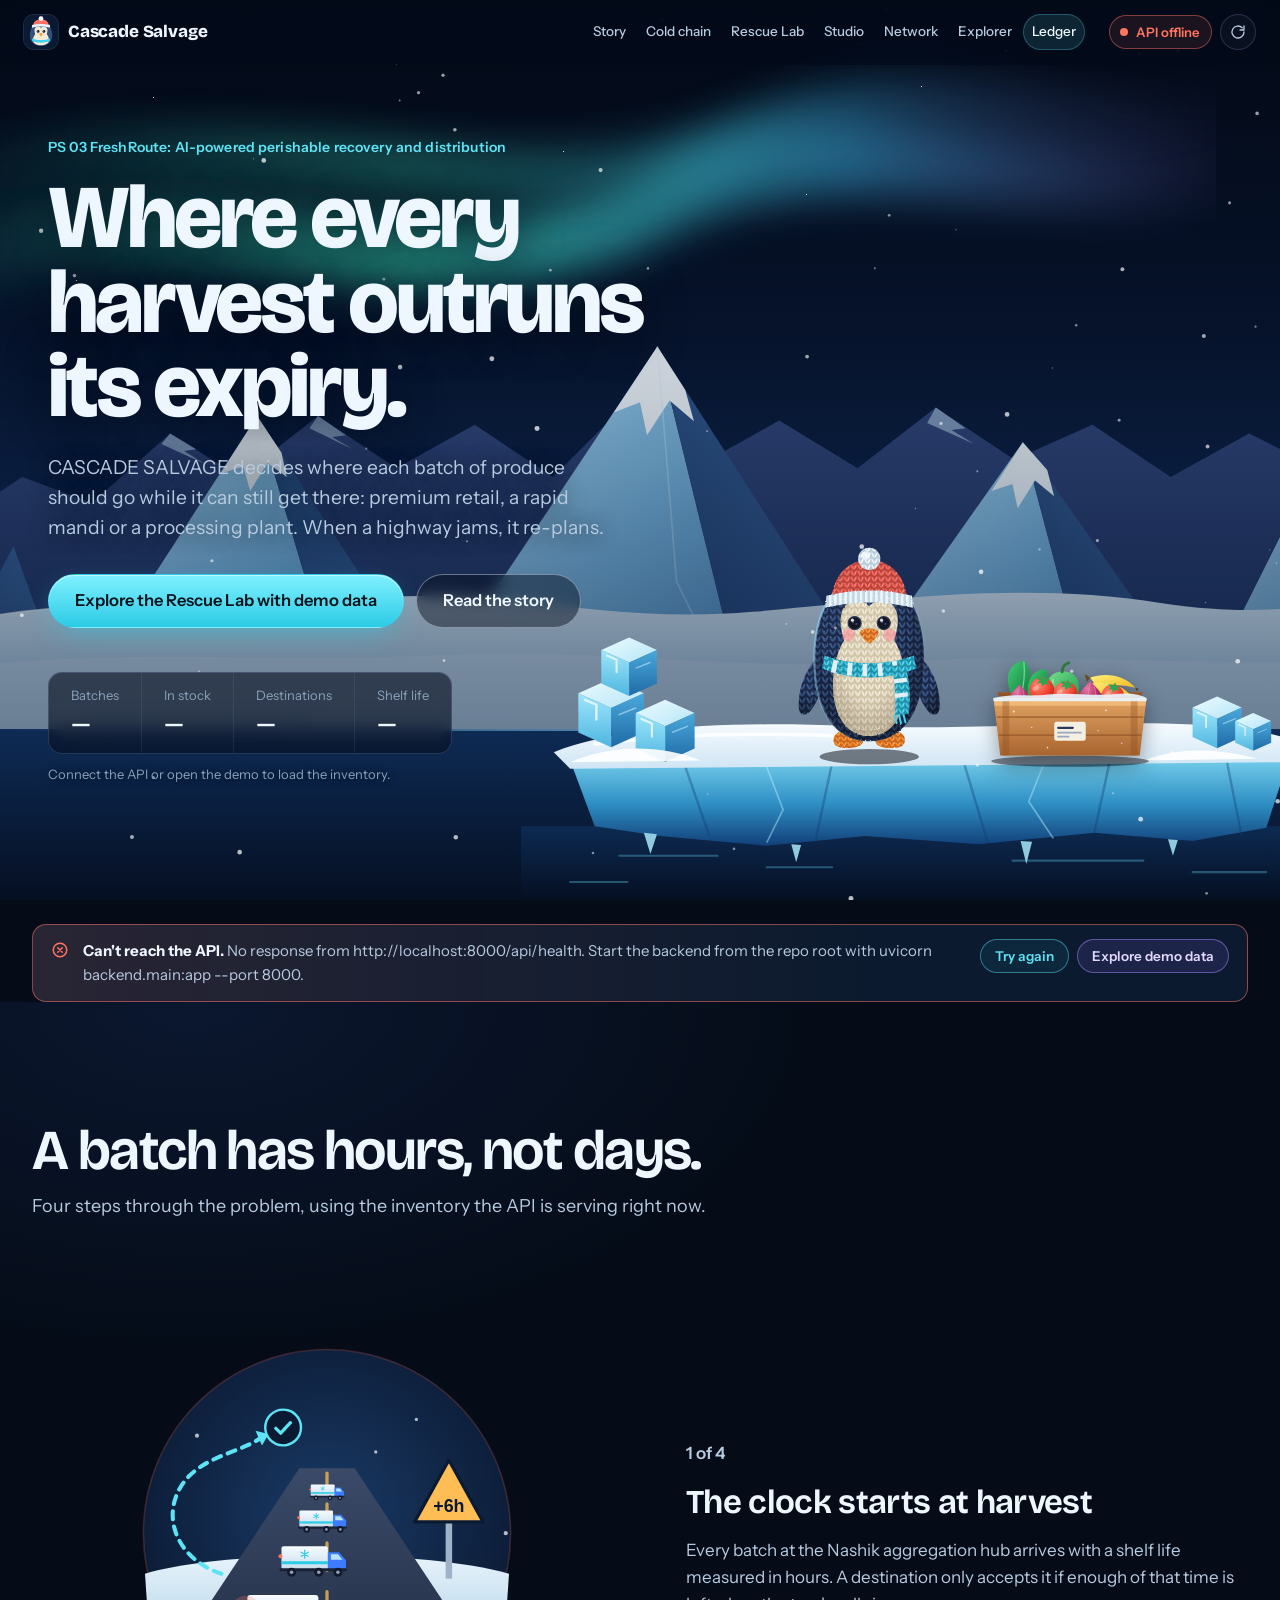
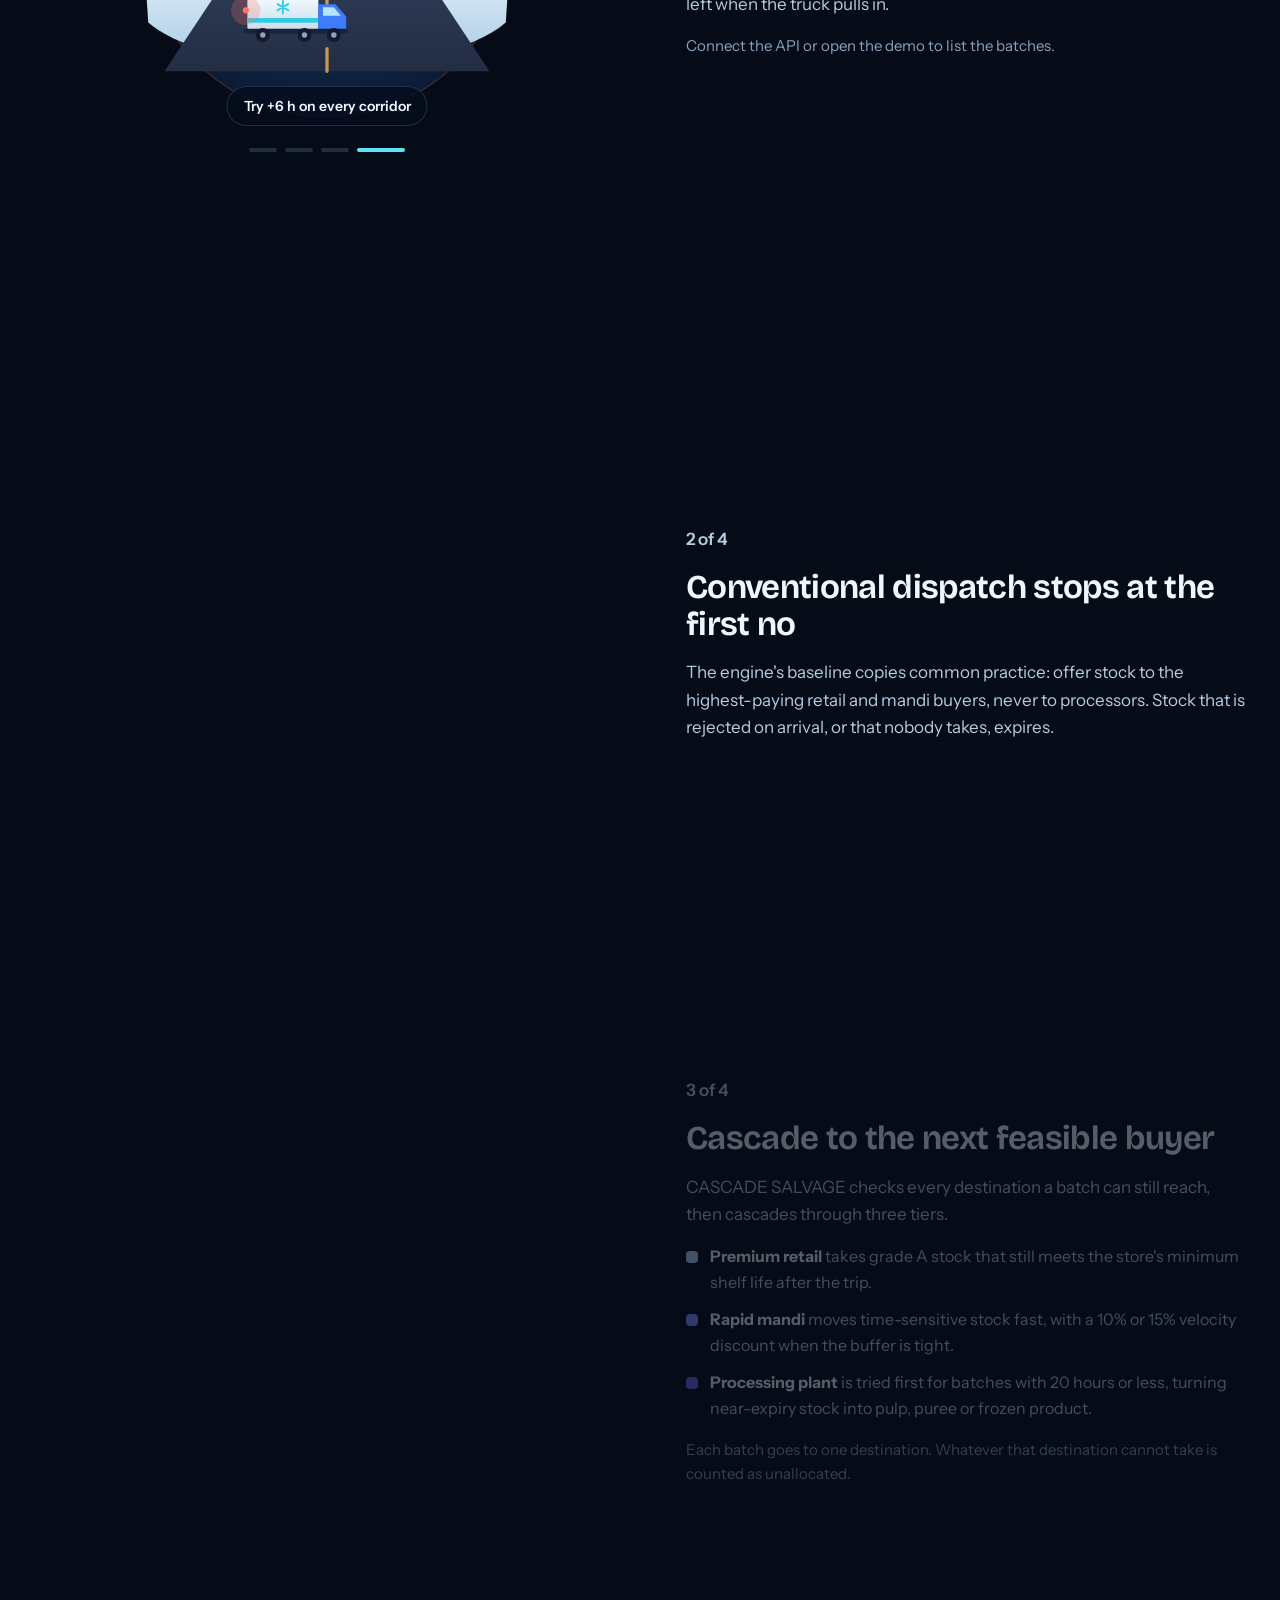
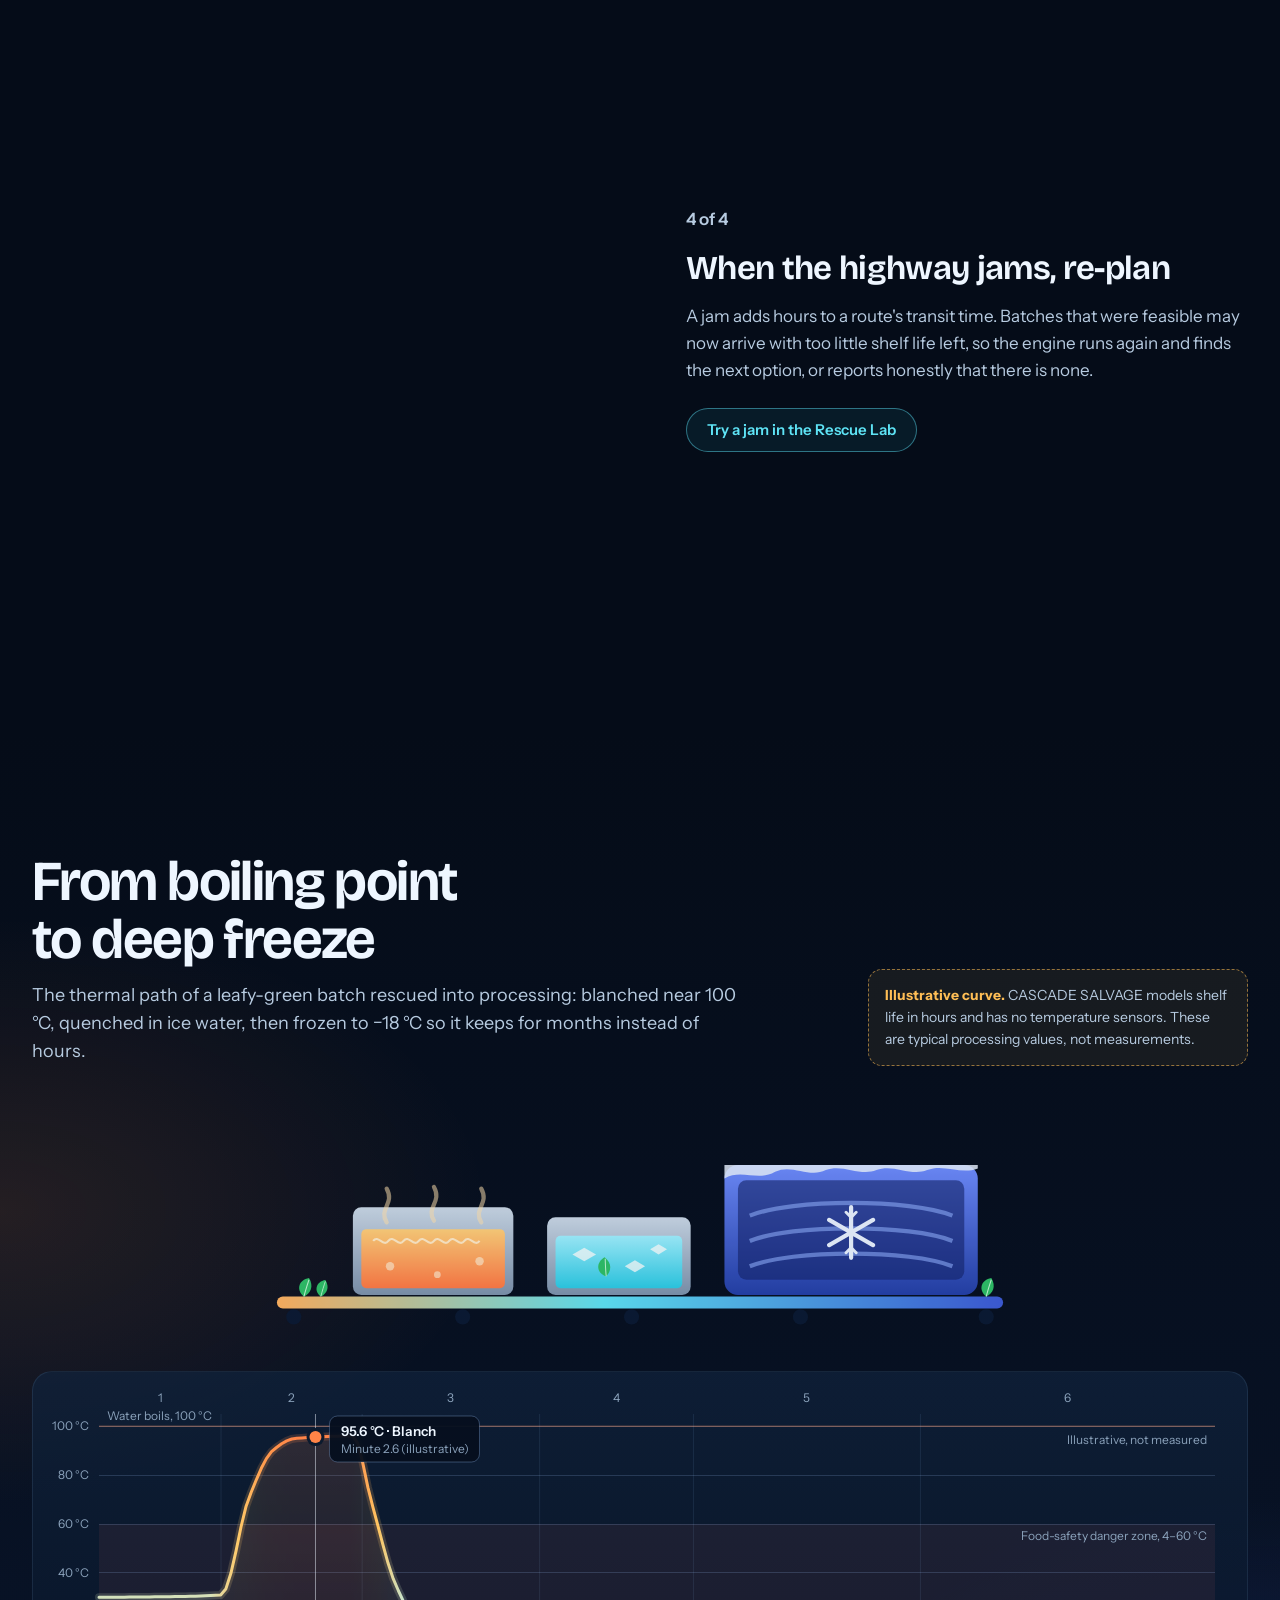
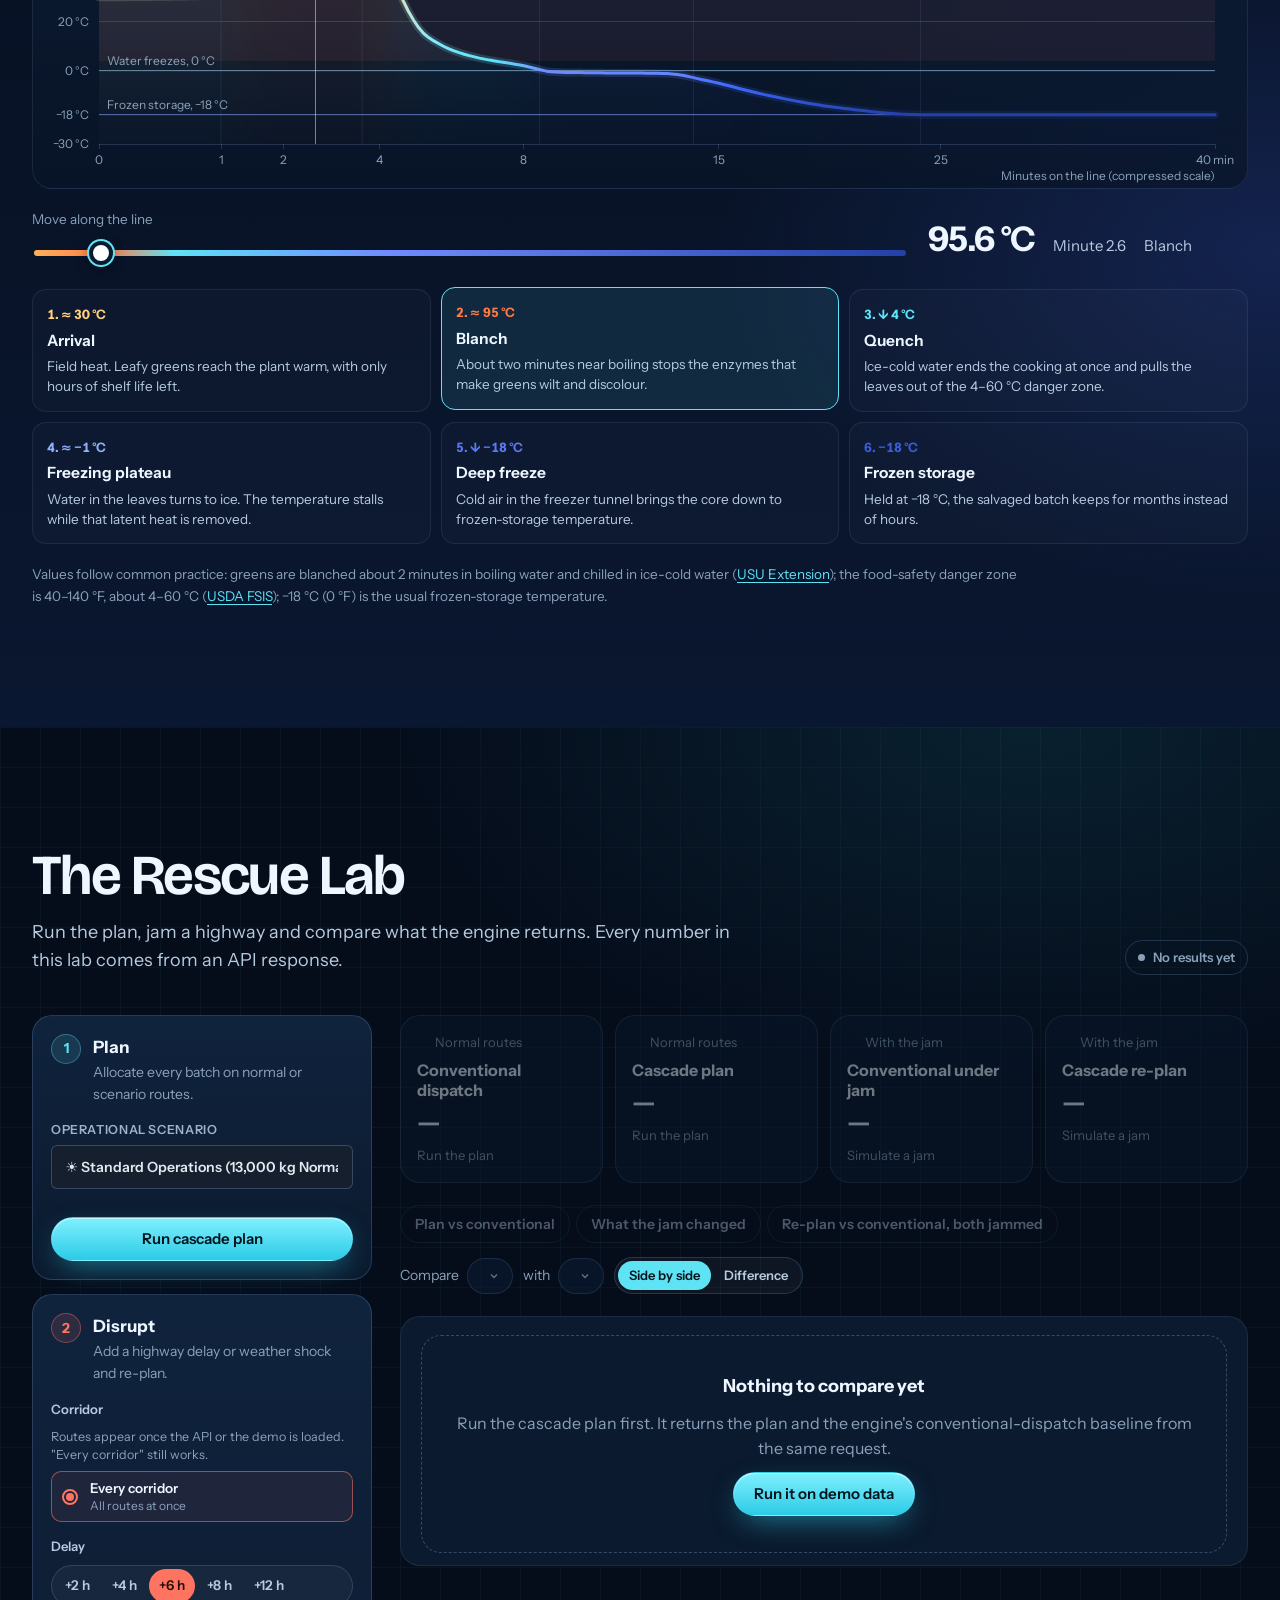
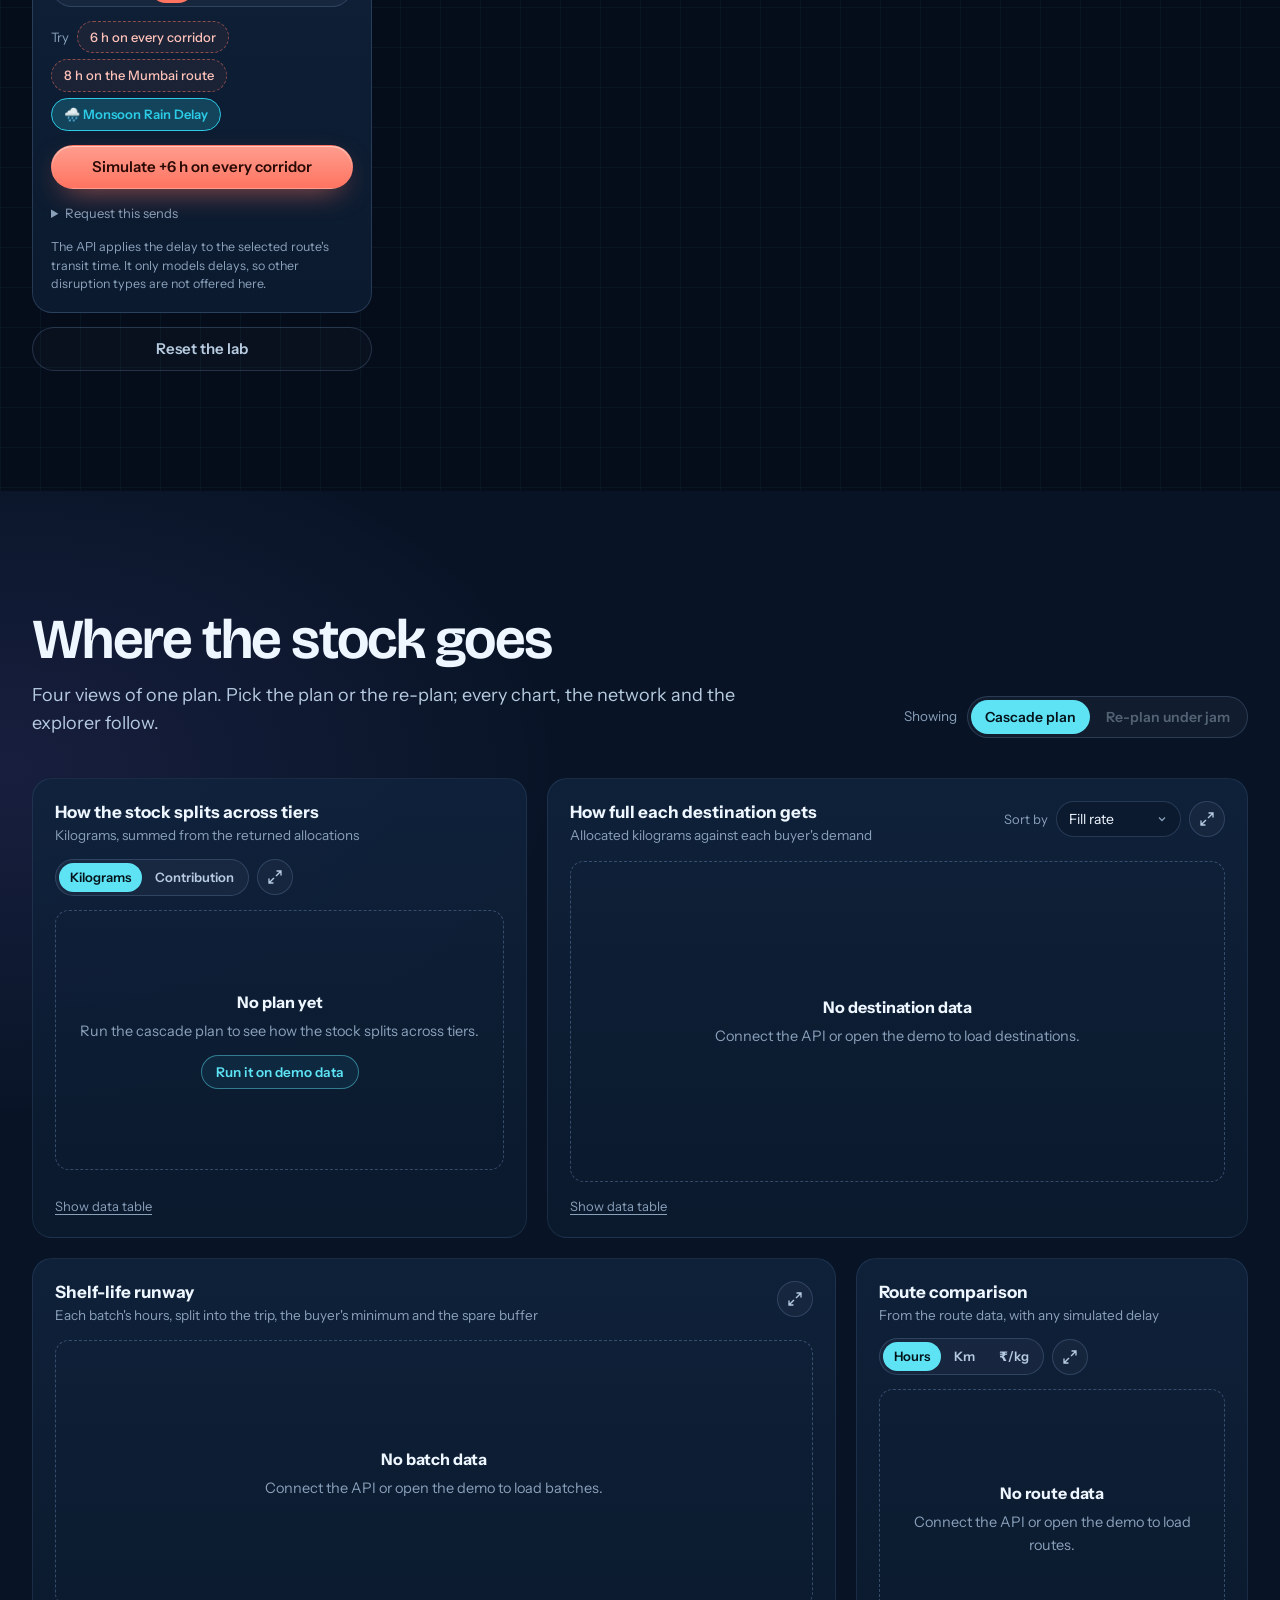
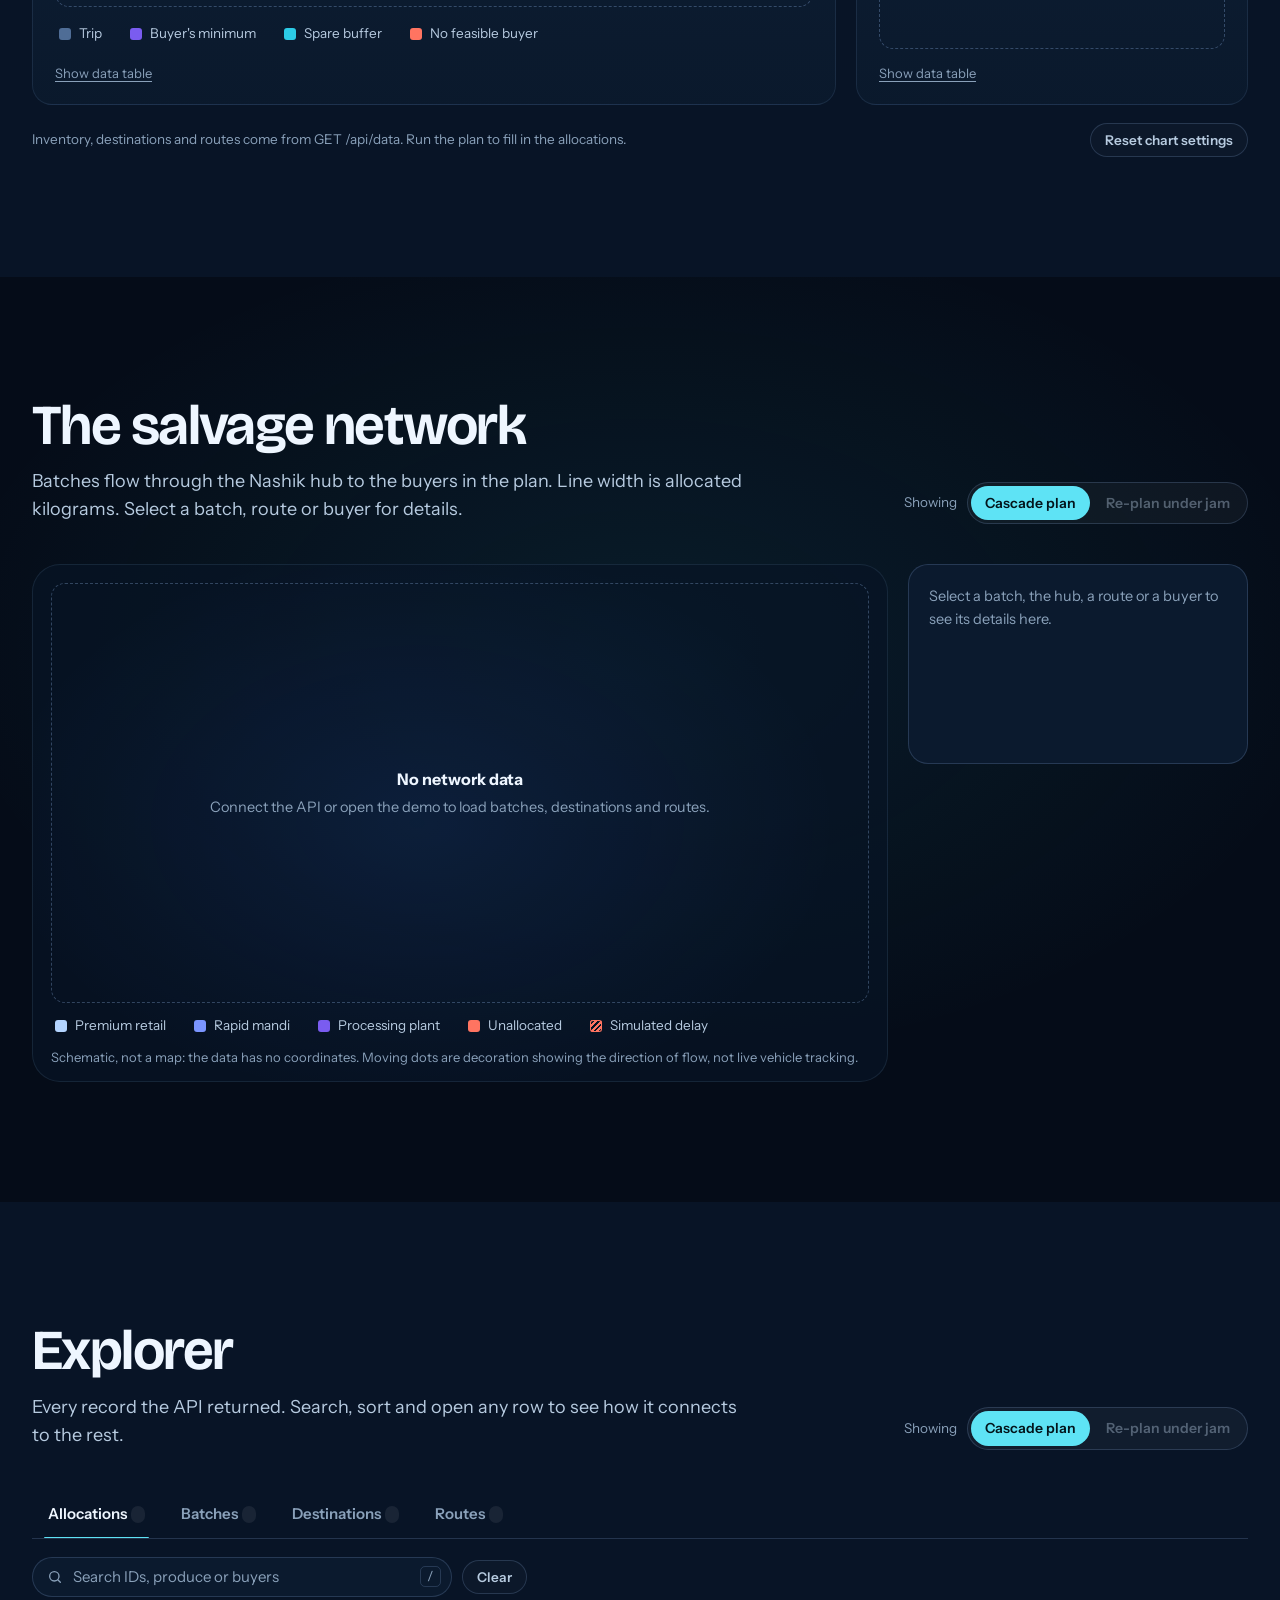
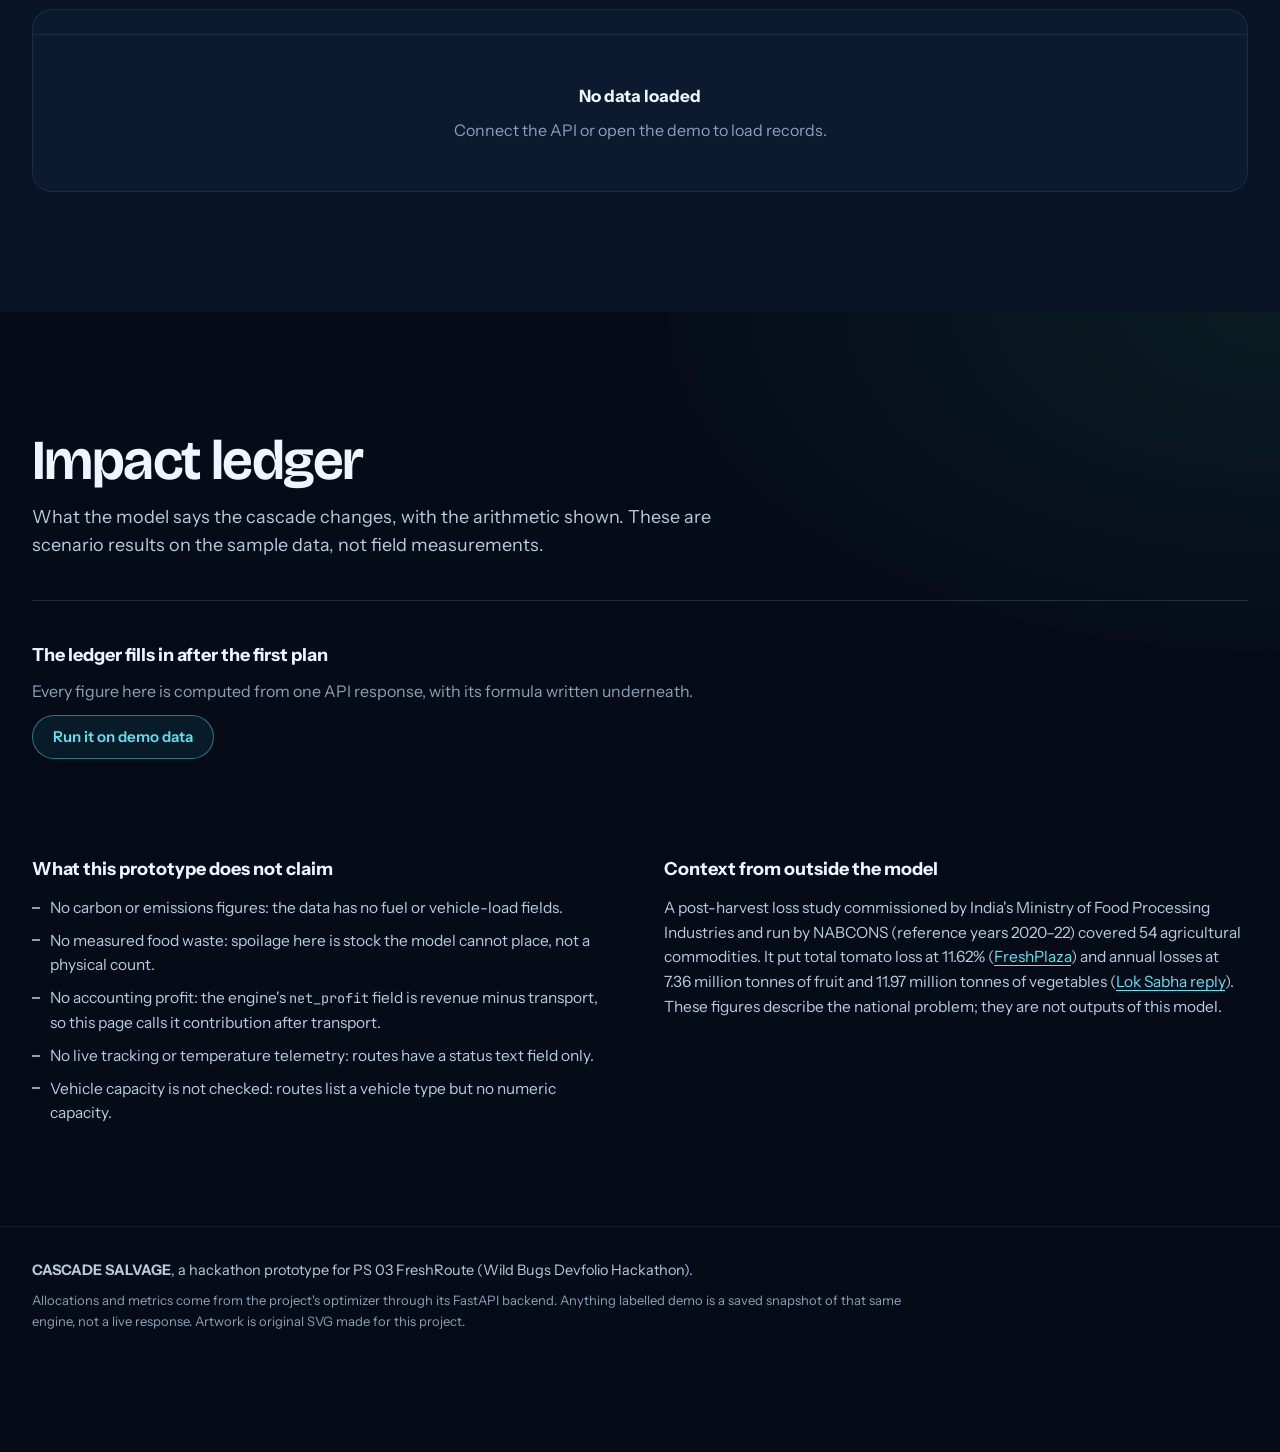
==== commit 322a895b: "feat: add monsoon rain delay and harvest glut scenario simulation with interactive controls" ====
--- a/frontend_updated/index.html
+++ b/frontend_updated/index.html
@@ -342,8 +342,16 @@
                 <span class="step-num" aria-hidden="true">1</span>
                 <div>
                   <h3 class="console-title">Plan</h3>
-                  <p class="console-sub">Allocate every batch on normal routes.</p>
+                  <p class="console-sub">Allocate every batch on normal or scenario routes.</p>
                 </div>
+              </div>
+              <div style="margin-bottom: 0.85rem;">
+                <label for="scenarioSelect" style="font-size: 0.78rem; text-transform: uppercase; letter-spacing: 0.05em; color: #9fb3c8; font-weight: 600; display: block; margin-bottom: 0.35rem;">Operational Scenario</label>
+                <select id="scenarioSelect" class="btn btn-secondary btn-block" style="text-align: left; padding: 0.6rem 0.85rem; background: #161f2e; color: #e2e8f0; border: 1px solid rgba(160,200,255,0.25); border-radius: 6px; cursor: pointer; font-size: 0.88rem;">
+                  <option value="default">☀️ Standard Operations (13,000 kg Normal)</option>
+                  <option value="rain_delay">🌧️ Monsoon Rain Delay (+14h Flood & Decay)</option>
+                  <option value="harvest_glut">🌾 Bumper Harvest Surplus (19,000 kg)</option>
+                </select>
               </div>
               <button type="button" id="runPlanBtn" class="btn btn-primary btn-block" data-busy="Running the cascade…">
                 <span class="spinner" aria-hidden="true"></span><span class="btn-text">Run cascade plan</span>
@@ -356,7 +364,7 @@
                 <span class="step-num" aria-hidden="true">2</span>
                 <div>
                   <h3 class="console-title">Disrupt</h3>
-                  <p class="console-sub">Add a highway delay and re-plan.</p>
+                  <p class="console-sub">Add a highway delay or weather shock and re-plan.</p>
                 </div>
               </div>
               <fieldset class="field">
@@ -371,7 +379,7 @@
                 <span class="presets-label">Try</span>
                 <button type="button" class="chip-btn" data-preset="ALL|6">6 h on every corridor</button>
                 <button type="button" class="chip-btn" data-preset="D1|8">8 h on the Mumbai route</button>
-                <button type="button" class="chip-btn" data-preset="D4|12">12 h on the processing route</button>
+                <button type="button" class="chip-btn" id="rainScenarioChip" style="background: rgba(44, 203, 230, 0.22); border: 1px solid #2ccbe6; color: #2ccbe6; font-weight: 600;">🌧️ Monsoon Rain Delay</button>
               </div>
               <button type="button" id="runJamBtn" class="btn btn-jam btn-block" data-busy="Re-planning around the jam…">
                 <span class="spinner" aria-hidden="true"></span><span class="btn-text" id="runJamLabel">Simulate jam</span>
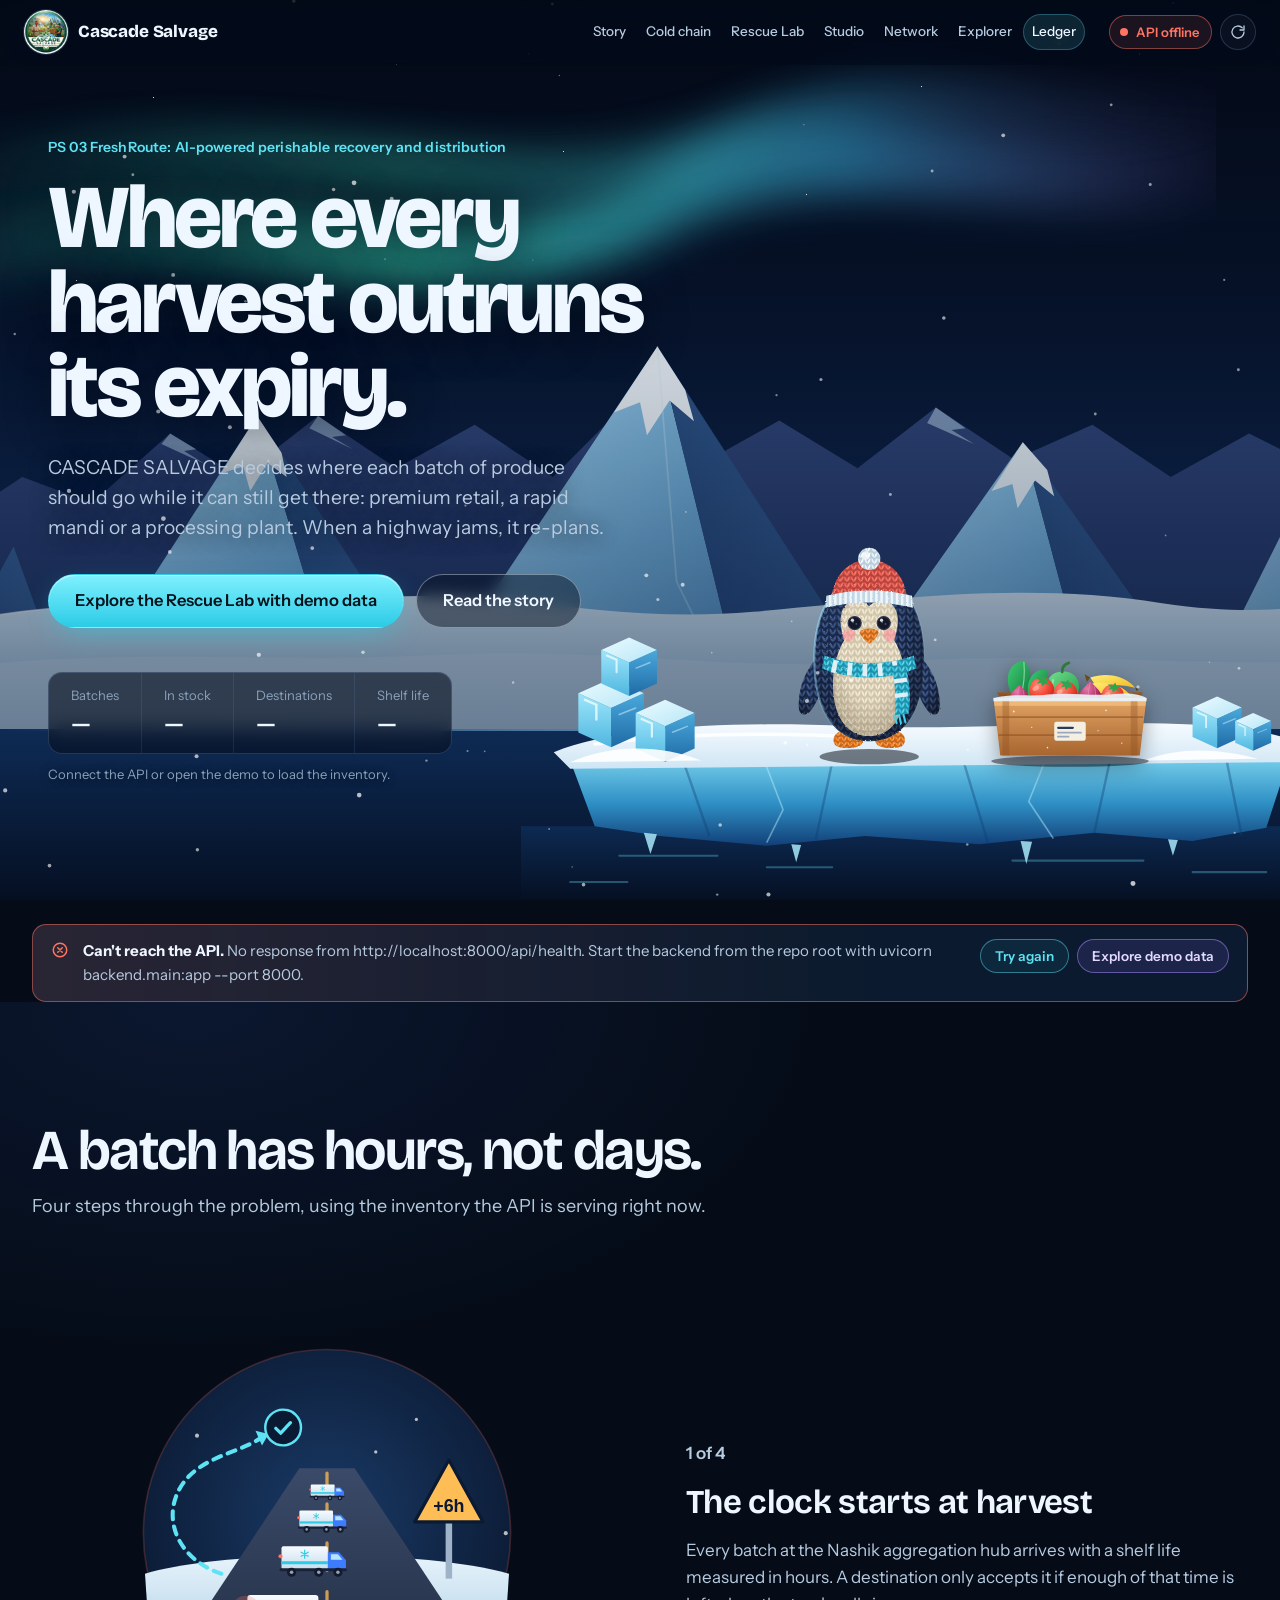
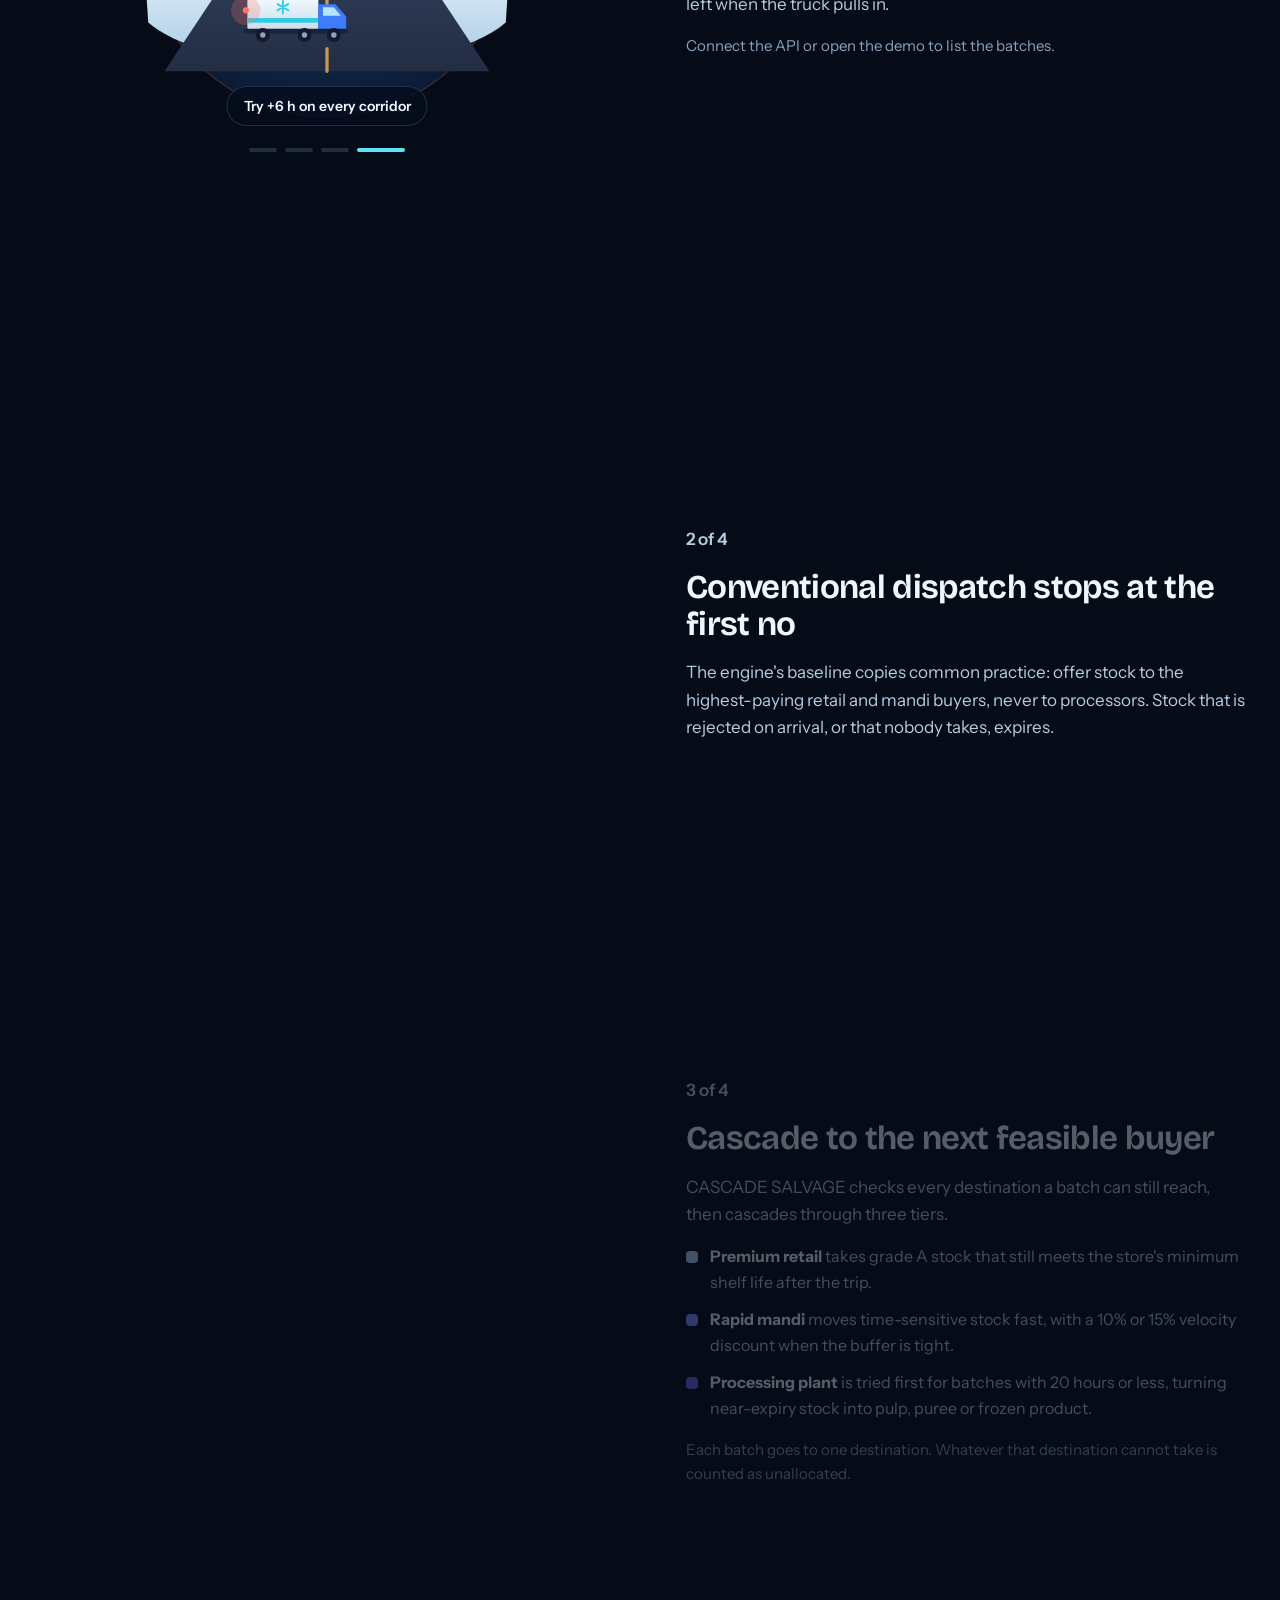
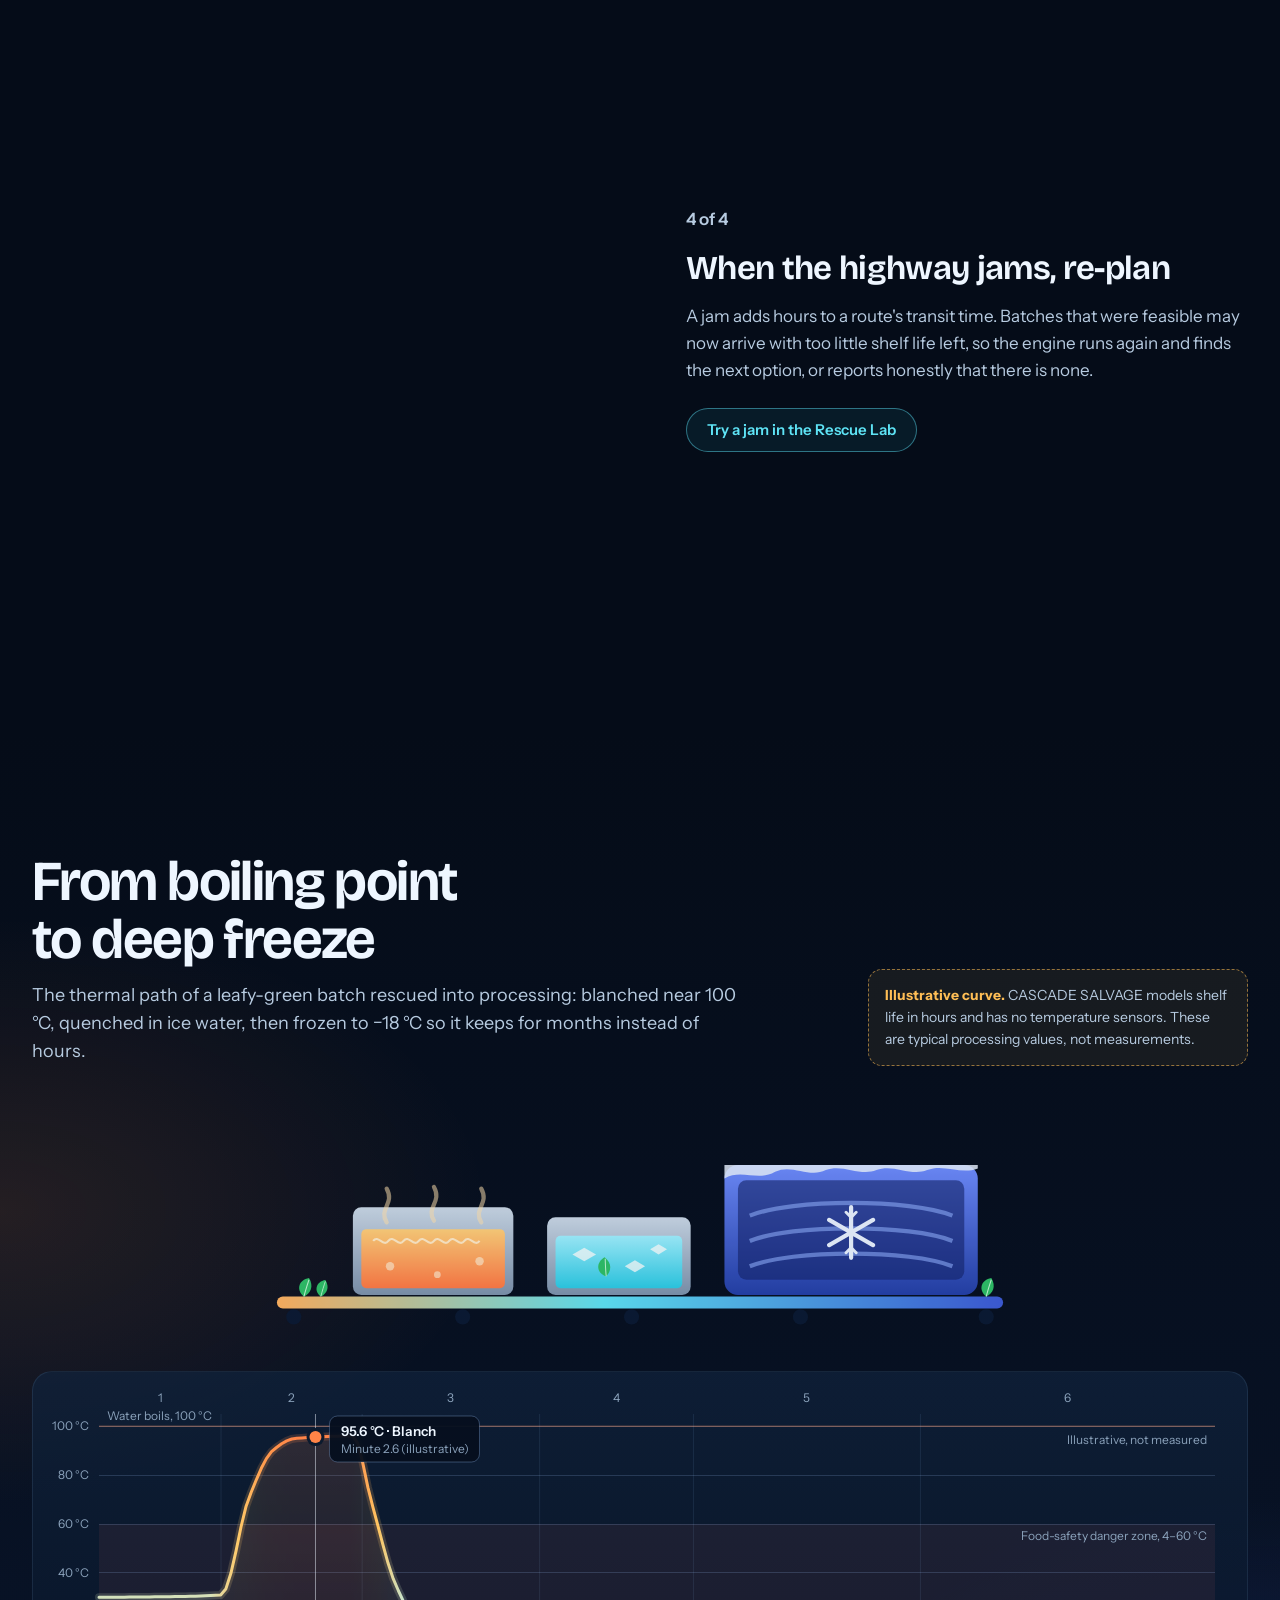
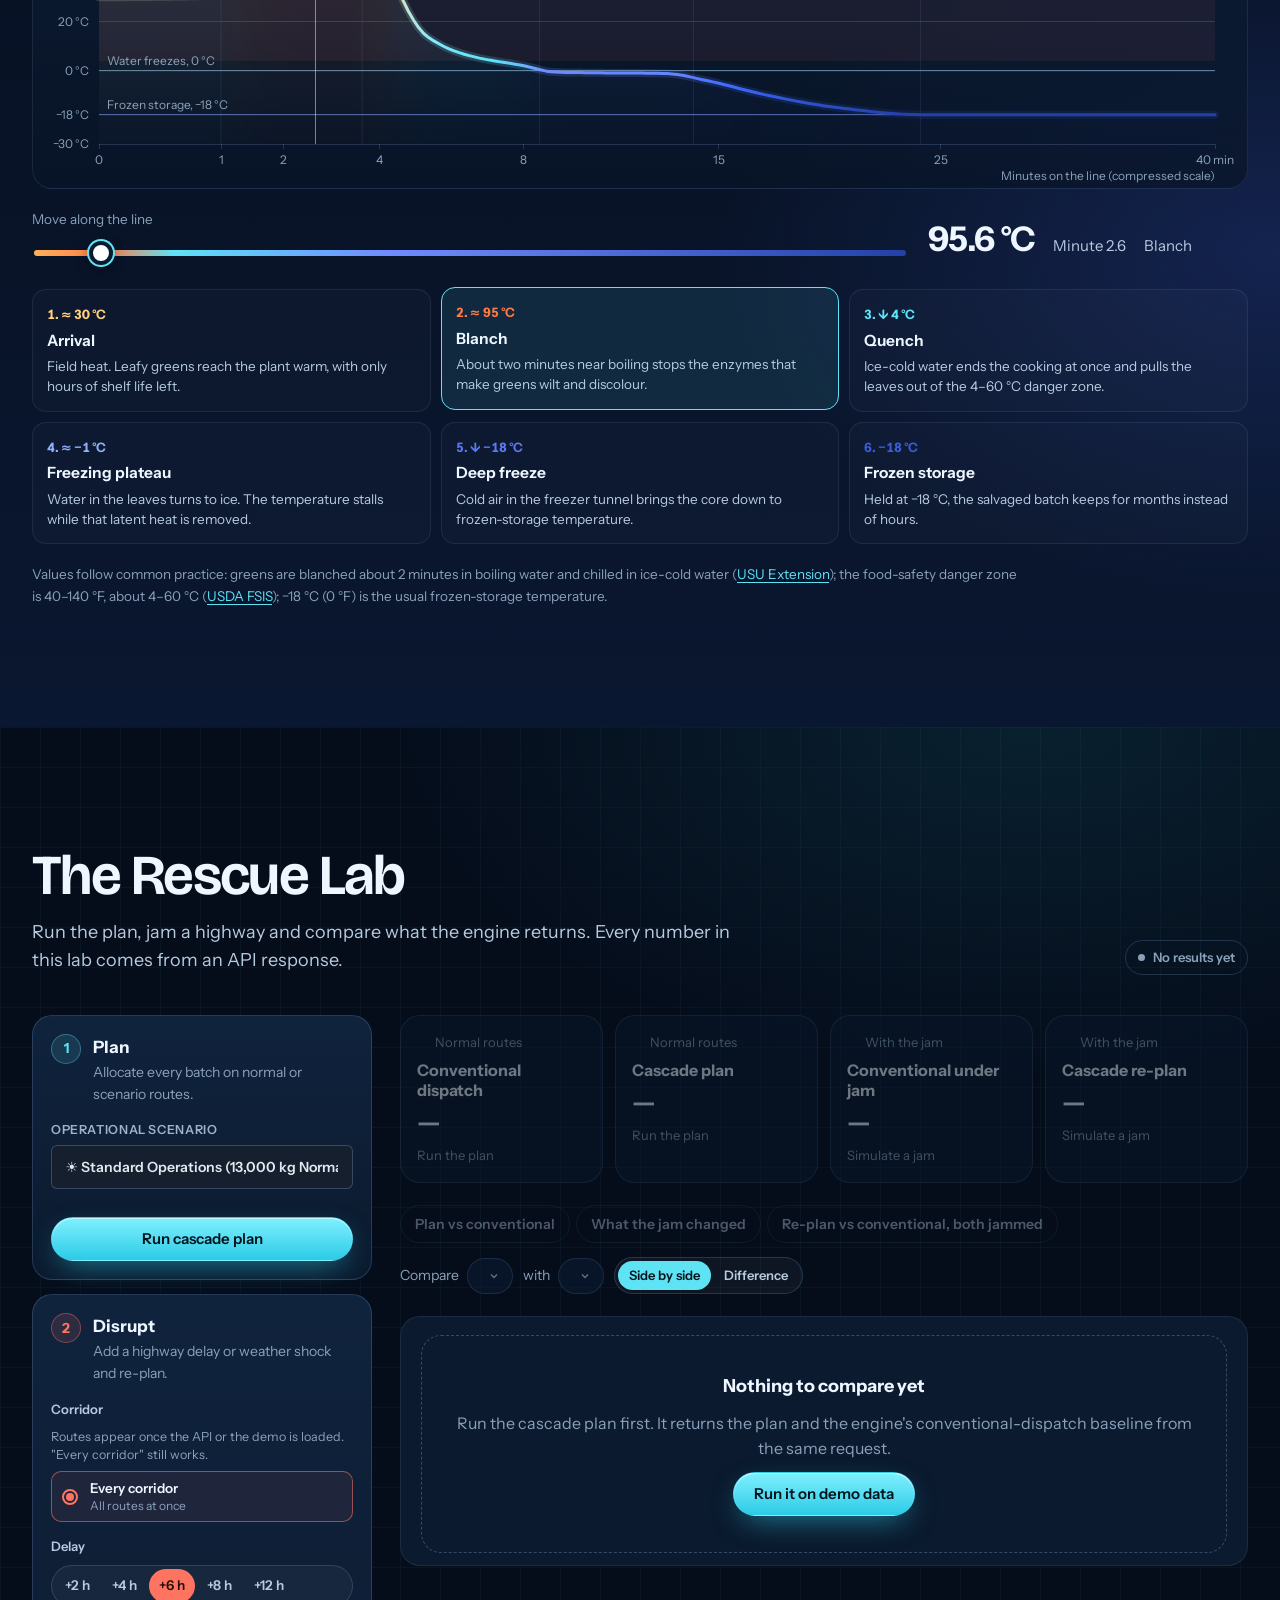
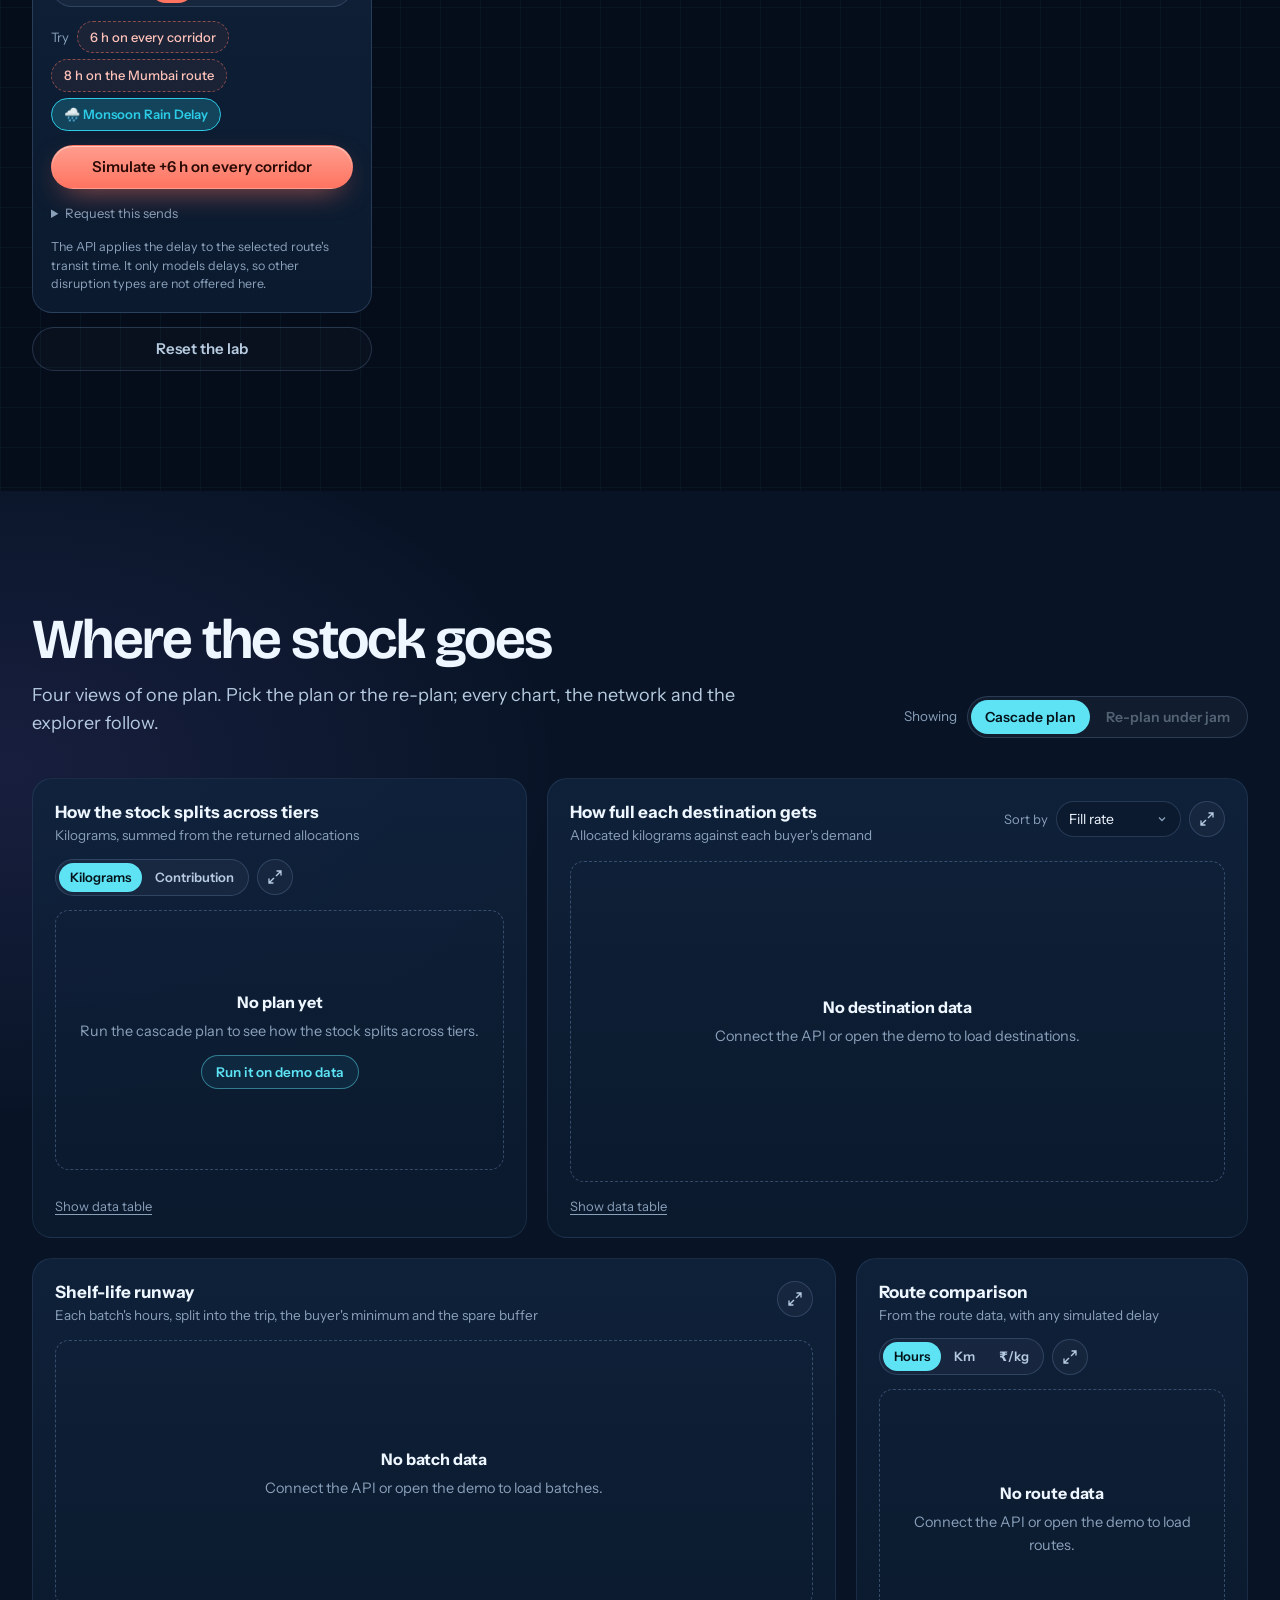
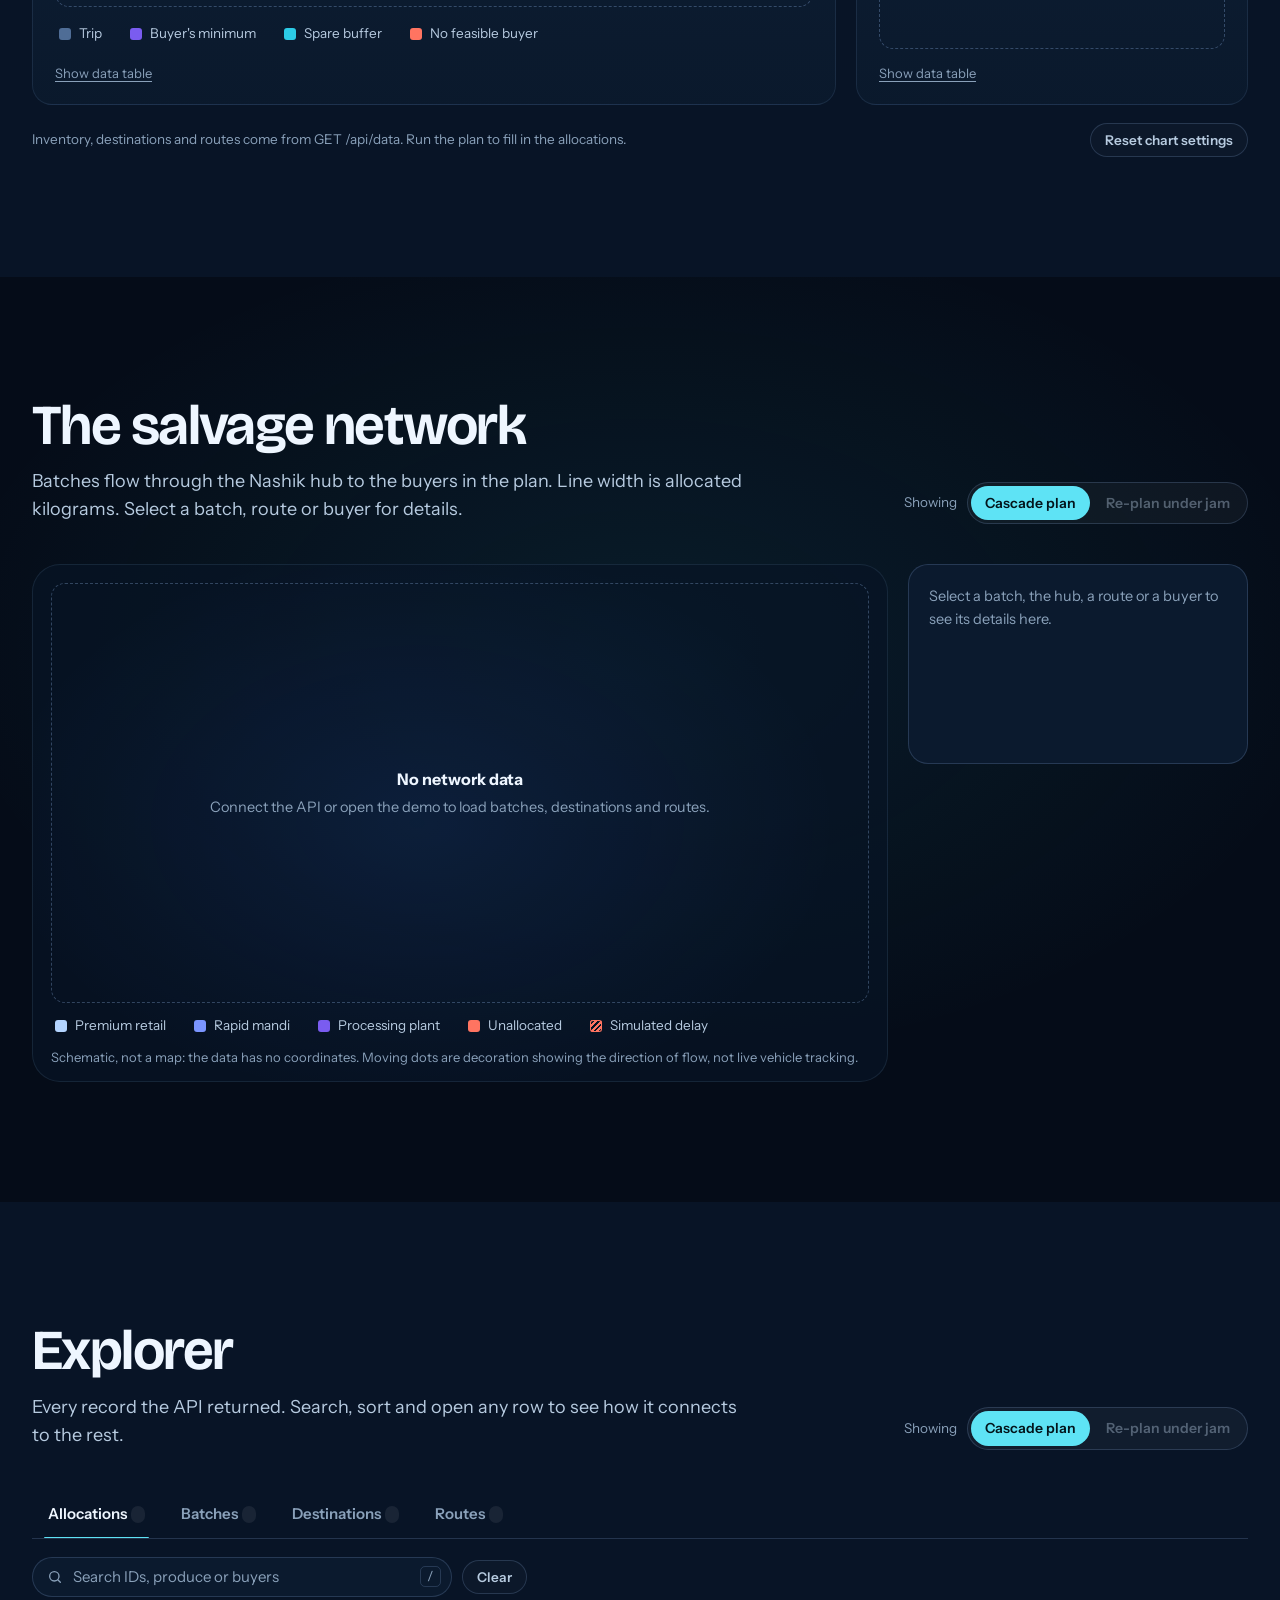
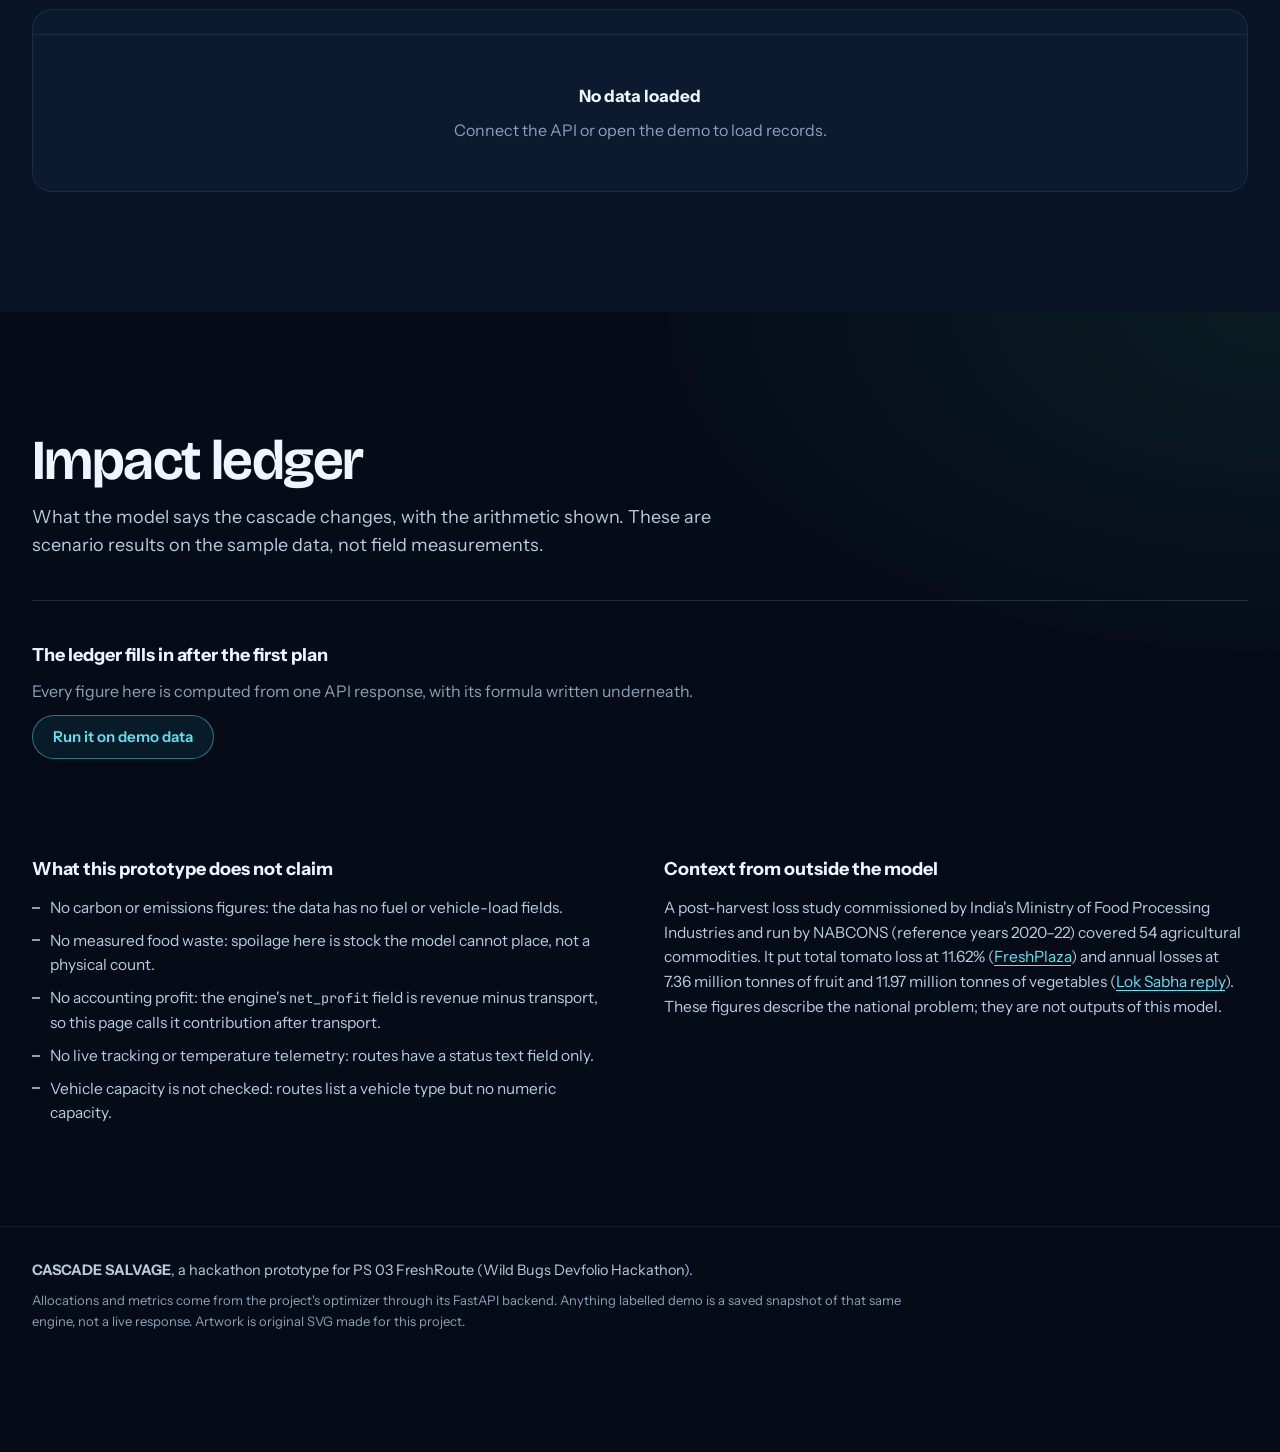
==== commit 740c628a: "feat(branding): add official logo and favicons to frontend_updated" ====
--- a/frontend_updated/index.html
+++ b/frontend_updated/index.html
@@ -7,7 +7,9 @@
   <meta name="description" content="CASCADE SALVAGE sends each batch of perishable produce to the most valuable destination it can still reach in time, and re-plans when a highway jams." />
   <meta name="color-scheme" content="dark" />
   <meta name="theme-color" content="#050c18" />
-  <link rel="icon" href="assets/favicon.svg" type="image/svg+xml" />
+  <link rel="icon" href="assets/favicon.ico?v=2" sizes="48x48" />
+  <link rel="icon" href="assets/favicon-64.png?v=2" type="image/png" sizes="64x64" />
+  <link rel="apple-touch-icon" href="assets/favicon-180.png?v=2" />
 
   <!-- Fonts are optional. Without network access styles.css falls back to system fonts. -->
   <link rel="preconnect" href="https://fonts.googleapis.com" />
@@ -165,7 +167,7 @@
   <header class="topbar" id="topbar">
     <div class="topbar-inner">
       <a class="brand" href="#hero" aria-label="CASCADE SALVAGE, back to top">
-        <img class="brand-mark" src="assets/favicon.svg" alt="" width="34" height="34" />
+        <img class="brand-mark" src="assets/cascade-salvage-logo.png" alt="" width="44" height="44" />
         <span class="brand-name">Cascade Salvage</span>
       </a>
       <nav class="nav" aria-label="Sections">
--- a/frontend_updated/styles.css
+++ b/frontend_updated/styles.css
@@ -125,7 +125,7 @@
 .topbar-inner { height: var(--header-h); max-width: 1440px; margin: 0 auto; padding: 0 24px; display: flex; align-items: center; gap: 24px; }
 .brand { display: inline-flex; align-items: center; gap: 10px; text-decoration: none; color: var(--text); flex-shrink: 0; }
 .brand:hover { color: var(--text); }
-.brand-mark { width: 34px; height: 34px; border-radius: 10px; box-shadow: 0 0 0 1px var(--line-2); }
+.brand-mark { width: 44px; height: 44px; border-radius: 50%; object-fit: contain; box-shadow: 0 0 0 1px var(--line-2); }
 .brand-name { font-family: var(--font-display); font-weight: 800; font-size: 17px; letter-spacing: -0.01em; }
 .nav { display: flex; gap: 2px; margin-left: auto; }
 .nav a {
